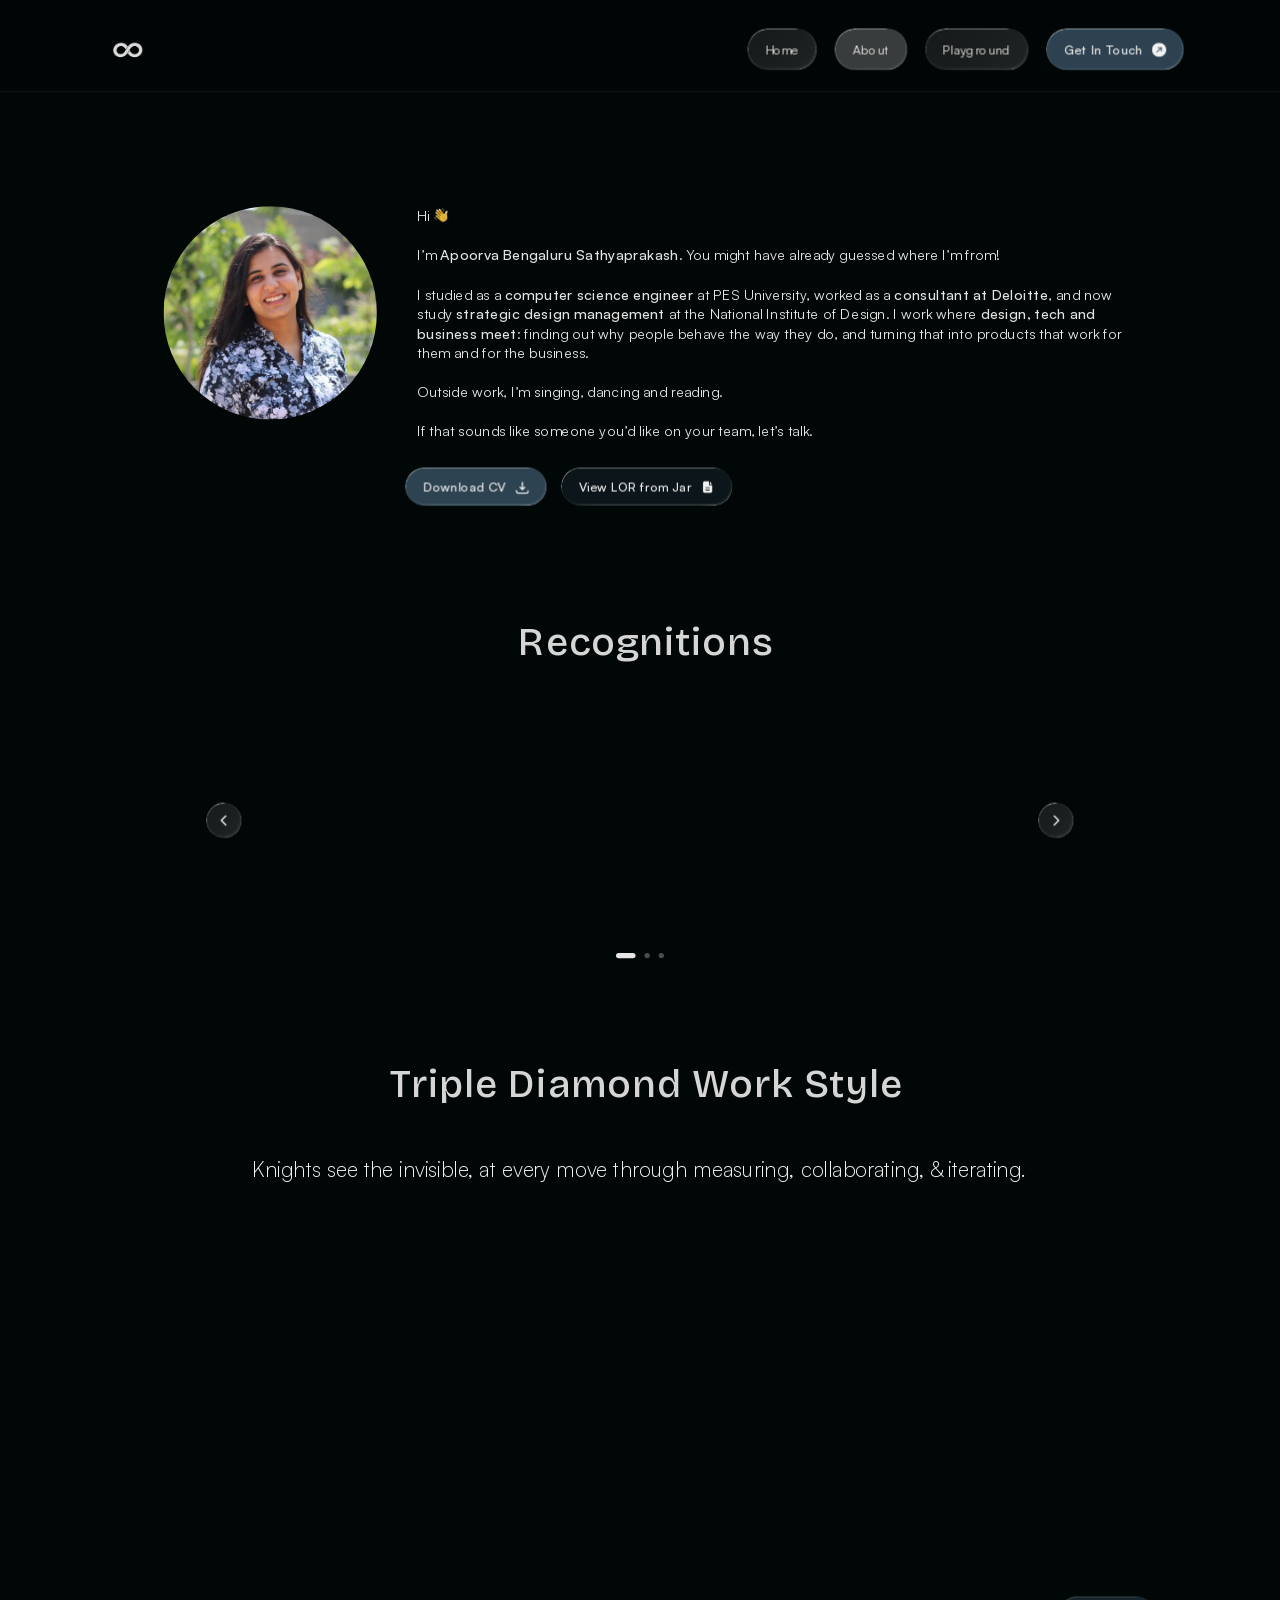
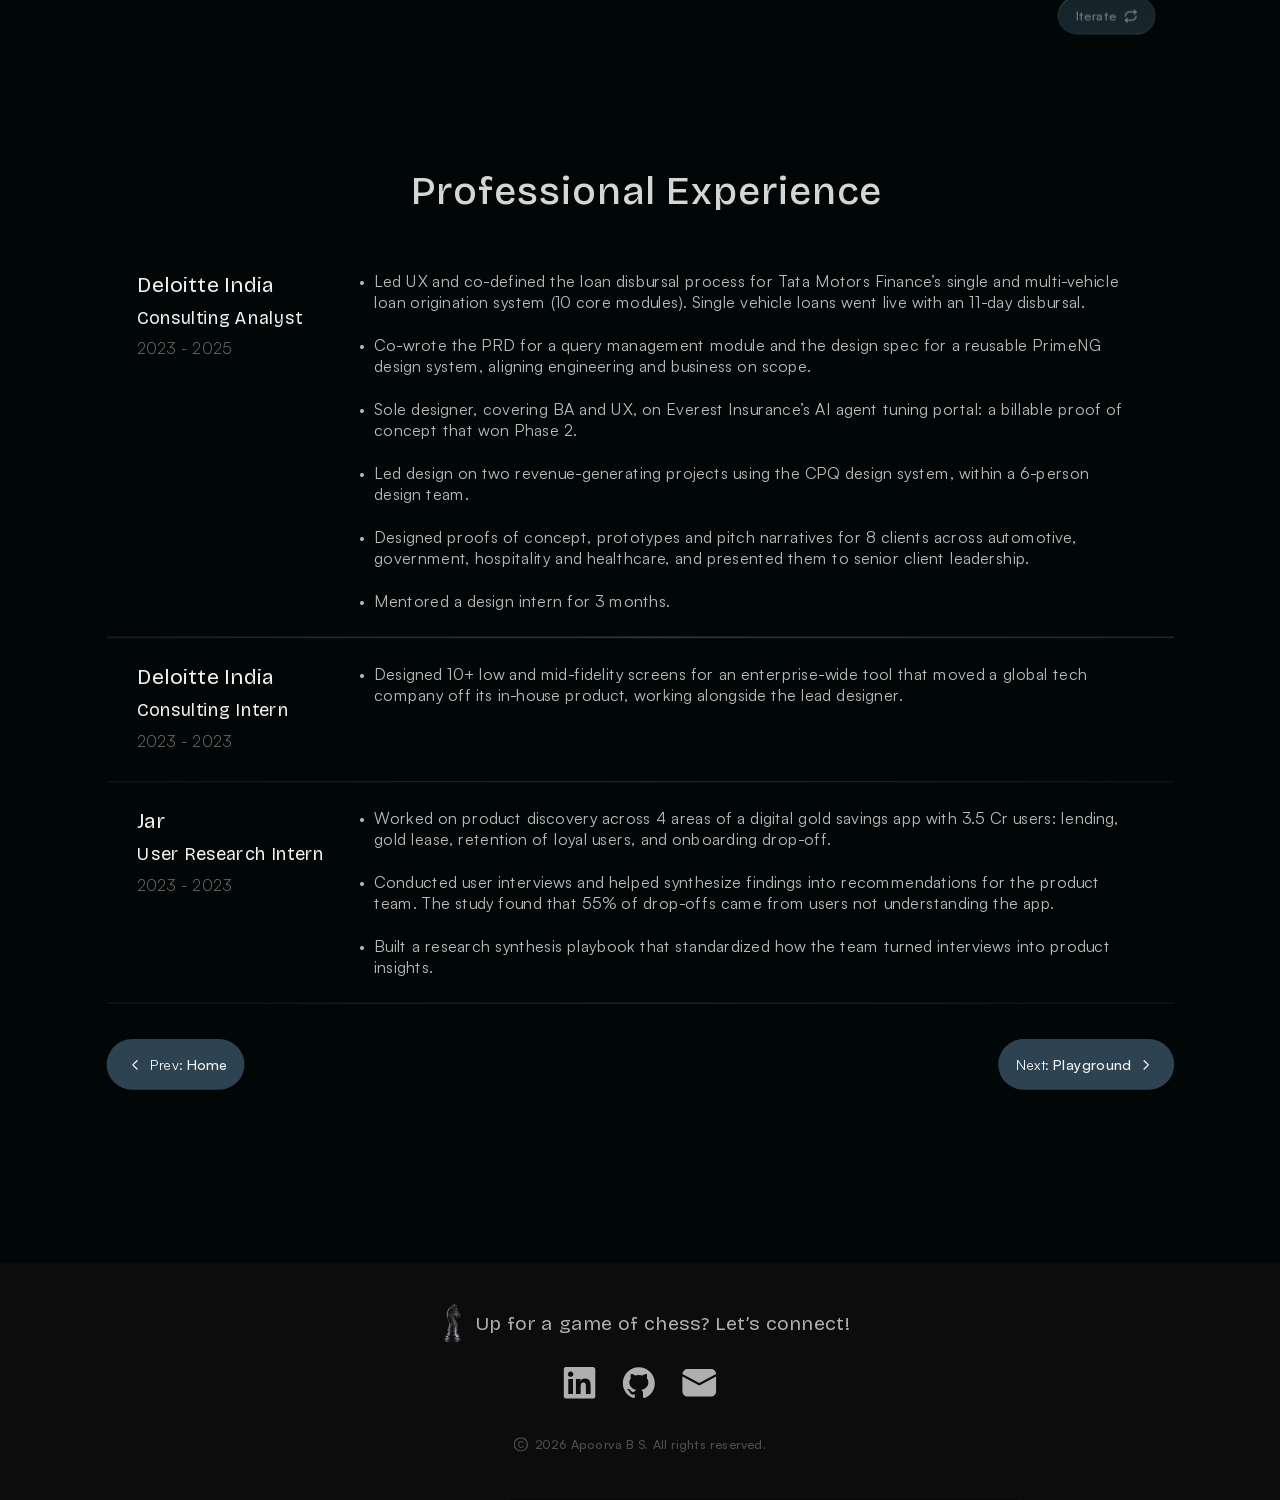
==== about.html @ 490a059d "About: View Paper opens the IEEE paper in a new tab Co-Authored-By: Claude Opus 5.5 <noreply@anthrop" ====
<!doctype html>
<html lang="en"><head><meta charset="utf-8">
<meta name="viewport" content="width=device-width, initial-scale=1">
<link rel="stylesheet" href="fonts/fonts.css">
<script>
// start loading every face the page uses straight away, and let the page wait for exactly these before measuring anything
window.FONTS = document.fonts ? Promise.all(['300 16px Satoshi', '400 16px Satoshi', 'italic 400 16px Satoshi', '500 16px Satoshi', '700 16px Satoshi',
  '400 16px "Bricolage Grotesque"', '500 16px "Bricolage Grotesque"'].map(f => document.fonts.load(f).catch(() => {}))).then(() => document.fonts.ready) : Promise.resolve();
</script>
<link rel="icon" type="image/png" sizes="256x256" href="favicon-256.png">
<link rel="icon" type="image/png" sizes="32x32" href="favicon-32.png">
<link rel="apple-touch-icon" href="apple-touch-icon.png">
<title>About | Apoorva B S</title>
<link rel="preload" as="image" href="knight-fig-src.webp">
<script>document.documentElement.dataset.theme = 'dark';</script>
<style>
  /* same two themes as the home page */
  :root { --bg: #010707; --bgrgb: 1,7,7; --ink: #f2f2f2; --text: #e4e4e4; --head: #d5d5d5; --blue: #729FC3;
          --hi: 255,255,255; --hiA: 1; --logoF: contrast(1); color-scheme: dark; }
  :root[data-theme="light"] { --bg: #f4f6f6; --bgrgb: 244,246,246; --ink: #010707; --text: #0d1515; --head: #2a3232; --blue: #4f7fa8;
          --hi: 1,7,7; --hiA: .38; --logoF: invert(1) hue-rotate(180deg); color-scheme: light; }
  @view-transition { navigation: auto; }
  .nav { view-transition-name: site-nav; } .logo { view-transition-name: site-logo; } .themeBtn { view-transition-name: site-theme; }
  ::view-transition-group(site-nav), ::view-transition-group(site-logo), ::view-transition-group(site-theme) { animation: none; }
  ::view-transition-old(site-nav), ::view-transition-old(site-logo), ::view-transition-old(site-theme) { display: none; }
  ::view-transition-new(site-nav), ::view-transition-new(site-logo), ::view-transition-new(site-theme) { animation: none; }
  ::view-transition-old(root), ::view-transition-new(root) { animation-duration: .7s; animation-timing-function: cubic-bezier(.4,0,.2,1); }
  * { box-sizing: border-box; font-synthesis: none; }
  html, body { margin: 0; background: var(--bg); overflow-x: hidden; }
  body { -webkit-font-smoothing: antialiased; -moz-osx-font-smoothing: grayscale; }
  /* 1440-wide Figma frame "About", scaled to the window width for previewing */
  .stage { width: 1440px; height: 3487.41px; position: relative; overflow: hidden; background: var(--bg); transform-origin: top left; }
  .abs { position: absolute !important; }
  .forLight { display: none !important; }
  :root[data-theme="light"] .forLight { display: block !important; }
  :root[data-theme="light"] .forDark { display: none !important; }

  /* nav (same as the home page; "About" is the page you're on) */
  .logo { left: 120px; top: 32px; width: 48px; height: 48px; border-radius: 40px; }
  .logo img { filter: var(--logoF); position: absolute; left: 6.84px; top: 14.76px; width: 34.32px; height: 18.48px; display: block; }
  .nav { left: 841px; top: 32px; display: flex; gap: 20px; align-items: center; }
  /* the top bar stays put while the page scrolls under it: frosted glass, drawn at the stage's scale (--s, set with the stage) */
  .topbar { position: fixed; left: 0; top: 0; z-index: 50; width: 100%; height: calc(104px * var(--s, 1)); background: rgba(1,7,7,.55);
            -webkit-backdrop-filter: blur(16px); backdrop-filter: blur(16px); border-bottom: 1px solid rgba(255,255,255,.06); }
  .topbar .tbIn { position: absolute; left: 0; top: 0; width: 1440px; height: 104px; transform: scale(var(--s, 1)); transform-origin: 0 0; }
  .nav a { font-family: 'Satoshi', sans-serif; font-weight: 400; font-size: 14px; line-height: 19px; letter-spacing: 0.28px;
           color: var(--ink); padding: 14px 20px; border-radius: 50px; text-decoration: none; white-space: nowrap;
           display: flex; align-items: center; gap: 10px; transition: background .25s; }
  .nav a.glass:hover { background: linear-gradient(135deg, rgba(var(--hi), calc(0.12 * var(--hiA))), rgba(var(--hi), calc(0.17 * var(--hiA)))); }
  .nav a.glass.current { background: rgba(var(--hi), calc(0.22 * var(--hiA))); }
  :root[data-theme="light"] .nav a.glass.current { background: rgba(1,7,7,0.09); }
  .nav a.cta { font-weight: 500; background: rgba(114,159,195,0.4); }
  .nav a.cta:hover { background: rgba(114,159,195,0.52); }
  .nav a.cta svg { width: 16px; height: 16px; display: block; }
  .themeBtn { left: 774px; top: 32px; width: 47px; height: 47px; border-radius: 50%; border: 0; padding: 0; cursor: pointer;
              display: grid; place-items: center; color: var(--ink); }
  .themeBtn svg { width: 18px; height: 18px; grid-area: 1 / 1; transition: opacity .5s ease, transform .6s cubic-bezier(.3,.7,.2,1); }
  .themeBtn .moon { opacity: 0; transform: rotate(-70deg) scale(.6); }
  :root[data-theme="light"] .themeBtn .sun { opacity: 0; transform: rotate(70deg) scale(.6); }
  :root[data-theme="light"] .themeBtn .moon { opacity: 1; transform: none; }
  .themeBtn:hover { background: linear-gradient(135deg, rgba(var(--hi), calc(0.12 * var(--hiA))), rgba(var(--hi), calc(0.17 * var(--hiA)))); }
  .themeBtn:focus-visible, .btn:focus-visible, .nav a:focus-visible { outline: 2px solid var(--blue); outline-offset: 3px; }

  /* Figma "Glass" on pills (same recipe as the home page) */
  .glass { position: relative; isolation: isolate;
    background: linear-gradient(135deg, rgba(var(--hi), calc(0.085 * var(--hiA))) 0%, rgba(var(--hi), calc(0.10 * var(--hiA))) 55%, rgba(var(--hi), calc(0.13 * var(--hiA))) 100%);
    -webkit-backdrop-filter: blur(4px); backdrop-filter: blur(4px); }
  .glass::before { content: ""; position: absolute; inset: 0; border-radius: inherit; padding: 1px; pointer-events: none; clip-path: var(--ring, none);
    background: conic-gradient(from 0deg,
      rgba(var(--hi), calc(.37 * var(--hiA))) 0deg, rgba(var(--hi), calc(.37 * var(--hiA))) calc(var(--c,72deg) + 0.5deg),
      rgba(var(--hi), calc(.03 * var(--hiA))) calc(var(--c,72deg) + 6deg), rgba(var(--hi), calc(.03 * var(--hiA))) calc(var(--c,72deg) + 11deg),
      rgba(var(--hi), calc(.28 * var(--hiA))) 90deg, rgba(var(--hi), calc(.30 * var(--hiA))) calc(180deg - var(--c,72deg) - 12deg),
      rgba(var(--hi), calc(.50 * var(--hiA))) calc(180deg - var(--c,72deg) - 7deg), rgba(var(--hi), calc(.50 * var(--hiA))) calc(180deg - var(--c,72deg) - 2deg),
      rgba(var(--hi), calc(.25 * var(--hiA))) calc(180deg - var(--c,72deg) + 3deg), rgba(var(--hi), calc(.25 * var(--hiA))) calc(180deg + var(--c,72deg) - 3deg),
      rgba(var(--hi), calc(.03 * var(--hiA))) calc(180deg + var(--c,72deg) + 5deg), rgba(var(--hi), calc(.03 * var(--hiA))) calc(180deg + var(--c,72deg) + 11deg),
      rgba(var(--hi), calc(.42 * var(--hiA))) 270deg,
      rgba(var(--hi), calc(.75 * var(--hiA))) calc(360deg - var(--c,72deg) - 10deg), rgba(var(--hi), calc(.75 * var(--hiA))) calc(360deg - var(--c,72deg) - 5deg),
      rgba(var(--hi), calc(.37 * var(--hiA))) calc(360deg - var(--c,72deg) - 0.5deg), rgba(var(--hi), calc(.37 * var(--hiA))) 360deg);
    -webkit-mask: linear-gradient(#000 0 0) content-box, linear-gradient(#000 0 0); -webkit-mask-composite: xor;
            mask: linear-gradient(#000 0 0) content-box exclude, linear-gradient(#000 0 0); -webkit-mask-composite: xor; mask-composite: exclude; }
  .glass::after { content: ""; position: absolute; inset: 1px; border-radius: inherit; pointer-events: none;
    box-shadow: inset -1px -1.5px 2px rgba(var(--hi), calc(0.07 * var(--hiA))); }
  :root[data-theme="light"] .glass { background: rgba(1,7,7,0.04); }
  :root[data-theme="light"] .glass::before { opacity: .25; }
  :root[data-theme="light"] .nav a.glass:hover, :root[data-theme="light"] .themeBtn:hover { background: rgba(1,7,7,0.07); }
  :root[data-theme="light"] .nav a.cta { background: rgba(79,127,168,0.4); }

  /* ---- intro: photo, the hello, two buttons */
  .photo { left: 184px; top: 232px; width: 240px; height: 240px; border-radius: 50%; overflow: hidden; }
  .photo img { width: 100%; height: 100%; display: block; }
  .hello { left: 469.2px; top: 232px; width: 808.6px; margin: 0; white-space: pre-line;
           font-family: 'Satoshi', sans-serif; font-weight: 400; font-size: 16px; line-height: 22px; letter-spacing: 0.32px; color: var(--text); }   /* Figma rounds 135% to 22px lines here */
  .hello b { font-weight: 500; }
  /* the waving hand: the real emoji keeps its place in the line; a glass picture of it sits on top and waves, ready from the first paint */
  .wave { position: relative; display: inline-block; }
  .wave .glyph { visibility: hidden; }
  .wave img { position: absolute; display: block; pointer-events: none; transform-origin: 66% 74%; will-change: transform; }
  .wave.ready .glyph { visibility: hidden; }
  .wave.waving img { animation: wave 3.6s infinite; }
  @keyframes wave {
    0%   { transform: rotate(0deg);   animation-timing-function: cubic-bezier(.45,0,.55,1); }
    9%   { transform: rotate(14deg);  animation-timing-function: cubic-bezier(.45,0,.55,1); }
    18%  { transform: rotate(-7deg);  animation-timing-function: cubic-bezier(.45,0,.55,1); }
    27%  { transform: rotate(12deg);  animation-timing-function: cubic-bezier(.45,0,.55,1); }
    36%  { transform: rotate(-4deg);  animation-timing-function: cubic-bezier(.45,0,.55,1); }
    45%  { transform: rotate(7deg);   animation-timing-function: cubic-bezier(.45,0,.55,1); }
    55%  { transform: rotate(0deg); }
    100% { transform: rotate(0deg); } }
  .btns { left: 456px; top: 526px; display: flex; gap: 16px; align-items: center; }
  .btn { height: 43px; padding: 12px 20px; border-radius: 50px; display: flex; align-items: center; gap: 10px; text-decoration: none;
         font-family: 'Satoshi', sans-serif; font-weight: 500; font-size: 14px; line-height: 19px; letter-spacing: 0.28px; color: var(--ink);
         transition: background .3s ease; }
  .btn svg { width: 16px; height: 16px; display: block; flex: none; }
  .btn.cv  { background: rgba(114,159,195,0.4); }
  .btn.lor { background: rgba(114,159,195,0.1); }
  .btn.cv:hover  { background: rgba(114,159,195,0.52); }
  .btn.lor:hover { background: rgba(114,159,195,0.2); }
  :root[data-theme="light"] .btn.cv  { background: rgba(79,127,168,0.4); }
  :root[data-theme="light"] .btn.lor { background: rgba(79,127,168,0.12); }

  /* section headings: Bricolage 44, centred where Figma centres them */
  .h2 { left: 227px; width: 1000px; margin: 0; text-align: center; font-family: 'Bricolage Grotesque', sans-serif; font-weight: 500;
        font-size: 44px; line-height: 1.35; letter-spacing: .88px; color: var(--head); }

  /* ---- recognitions: two at a time, the next pair drifts in from the left */
  .rc { width: 400px; padding: 24px; border-radius: 12px; display: flex; flex-direction: column; align-items: center; gap: 12px;
        background: rgba(255,255,255,.04); -webkit-backdrop-filter: blur(4px); backdrop-filter: blur(4px); isolation: isolate;
        opacity: 0; transform: translateX(var(--in, -56px)); filter: blur(6px); visibility: hidden; }
  .rc::before { content: ""; position: absolute; inset: 0; border-radius: inherit; padding: 1px; pointer-events: none;
    background: linear-gradient(160deg, rgba(255,255,255,.25), rgba(255,255,255,.13) 50%, rgba(255,255,255,.18));
    -webkit-mask: linear-gradient(#000 0 0) content-box, linear-gradient(#000 0 0); -webkit-mask-composite: xor;
            mask: linear-gradient(#000 0 0) content-box exclude, linear-gradient(#000 0 0); -webkit-mask-composite: xor; mask-composite: exclude; }
  :root[data-theme="light"] .rc { background: rgba(1,7,7,.04); }
  :root[data-theme="light"] .rc::before { background: linear-gradient(160deg, rgba(1,7,7,.14), rgba(1,7,7,.07) 50%, rgba(1,7,7,.1)); }
  .rc.show  { visibility: visible; opacity: 1; transform: none; filter: blur(0);
              transition: opacity 1.2s cubic-bezier(.33,0,.2,1), transform 1.5s cubic-bezier(.22,.61,.24,1), filter 1.2s ease, visibility 0s; }
  .rc.leave { visibility: visible; opacity: 0; transform: translateX(var(--out, 56px)); filter: blur(6px);
              transition: opacity .95s cubic-bezier(.5,0,.75,.5), transform 1.15s cubic-bezier(.55,0,.6,.6), filter .95s ease, visibility 0s; }
  .rc.left  { left: 300px; } .rc.right { left: 740px; }
  .rc .lg { position: relative; flex: none; }
  .rc .lg img { position: absolute; display: block; }
  .rc .tx { display: flex; flex-direction: column; align-items: center; gap: 8px; width: 100%; color: var(--text); text-align: center; }
  .rc h3 { margin: 0; font-family: 'Satoshi', sans-serif; font-weight: 500; font-size: 18px; line-height: 1.35; letter-spacing: .36px; }
  .rc .k { margin: 2px 0 0; font-family: 'Satoshi', sans-serif; font-style: italic; font-weight: 400; font-size: 14px; line-height: 1.35; letter-spacing: .28px; }
  .rc .why { margin: 0; max-width: 340px; font-family: 'Satoshi', sans-serif; font-weight: 400; font-size: 16px; line-height: 22px; white-space: pre-line; }
  .rc .why i { font-style: normal; font-weight: 300; }

  .rc .paper { color: inherit; text-decoration: underline; text-decoration-color: rgba(var(--hi), calc(.35 * var(--hiA))); text-underline-offset: 3px; transition: text-decoration-color .3s; }
  .rc .paper:hover { text-decoration-color: currentColor; }
  /* carousel controls: round glass arrows either side, three dots underneath (the long one is the pair showing) */
  .arrow { top: 903px; width: 40px; height: 40px; border-radius: 50%; border: 0; padding: 0; cursor: pointer; color: var(--ink);
           display: grid; place-items: center; transition: background .3s ease, transform .3s ease; }
  .arrow svg { width: 16px; height: 16px; display: block; }
  .arrow.prev { left: 232px; } .arrow.next { left: 1168px; }
  .arrow:hover { background: linear-gradient(135deg, rgba(var(--hi), calc(0.14 * var(--hiA))), rgba(var(--hi), calc(0.19 * var(--hiA)))); }
  .arrow.prev:hover { transform: translateX(-2px); } .arrow.next:hover { transform: translateX(2px); }
  .arrow:focus-visible, .dots button:focus-visible, .iterate:focus-visible { outline: 2px solid var(--blue); outline-offset: 3px; }
  .dots { left: 0; width: 1440px; top: 1072px; display: flex; justify-content: center; gap: 10px; }
  .dots button { width: 6px; height: 6px; padding: 0; border: 0; border-radius: 3px; cursor: pointer; background: rgba(var(--hi), calc(.28 * var(--hiA)));
                 transition: width .6s cubic-bezier(.4,0,.2,1), background .6s ease; }
  .dots button[aria-current="true"] { width: 22px; background: rgba(var(--hi), calc(.9 * var(--hiA))); }
  :root[data-theme="light"] .dots button[aria-current="true"] { background: #010707; }
  /* "Iterate": replays the knight's walk, a different way each time */
  .iterate { left: 1190px; top: 2053.71px; height: 43px; padding: 12px 20px; border: 0; border-radius: 50px; display: flex; align-items: center; gap: 8px;
             cursor: pointer; font-family: 'Satoshi', sans-serif; font-weight: 500; font-size: 14px; line-height: 19px; letter-spacing: 0.28px; color: var(--ink);
             background: rgba(114,159,195,0.4); transition: background .3s ease, opacity .5s ease; }
  .iterate svg { width: 16px; height: 16px; display: block; transition: transform .8s cubic-bezier(.4,0,.2,1); }
  .iterate:hover { background: rgba(114,159,195,0.52); }
  .iterate:hover svg { transform: rotate(180deg); }
  .iterate[aria-disabled="true"] { cursor: default; opacity: .5; }
  :root[data-theme="light"] .iterate { background: rgba(79,127,168,0.4); }

  /* ---- everything below the recognitions moves up by the second row the carousel no longer needs */
  .lower { left: 0; top: -257.3px; width: 1440px; height: 3840px; pointer-events: none; }
  .lower > * { pointer-events: auto; }
  .lede { left: 120px; top: 1556.24px; width: 1200px; margin: 0; text-align: center; font-family: 'Satoshi', sans-serif; font-weight: 300;
          font-size: 24px; line-height: 32.4px; color: var(--ink); }
  /* the three glass diamonds (216 × 216 squares, corner 9.6, turned 45°) */
  .dia { width: 216px; height: 216px; border-radius: 9.6px; transform: rotate(45deg); top: 1688.97px;
         background: rgba(242,242,242,.08); -webkit-backdrop-filter: blur(4.8px); backdrop-filter: blur(4.8px);
         box-shadow: inset 0 0 18px rgba(255,255,255,.025); }
  .dia::before { content: ""; position: absolute; inset: 0; border-radius: inherit; padding: 1px; pointer-events: none;
    background: linear-gradient(to right, rgba(255,255,255,.42), rgba(255,255,255,.16) 30%, rgba(255,255,255,.09) 65%, rgba(255,255,255,.16));
    -webkit-mask: linear-gradient(#000 0 0) content-box, linear-gradient(#000 0 0); -webkit-mask-composite: xor;
            mask: linear-gradient(#000 0 0) content-box exclude, linear-gradient(#000 0 0); -webkit-mask-composite: xor; mask-composite: exclude; }
  :root[data-theme="light"] .dia { background: rgba(1,7,7,.035); box-shadow: none; }
  :root[data-theme="light"] .dia::before { background: linear-gradient(to right, rgba(1,7,7,.2), rgba(1,7,7,.1) 30%, rgba(1,7,7,.07) 65%, rgba(1,7,7,.1)); }
  .split { width: 1px; height: 297px; background: repeating-linear-gradient(to bottom, rgba(242,242,242,.3) 0 6px, transparent 6px 12px); }
  :root[data-theme="light"] .split { background: repeating-linear-gradient(to bottom, rgba(1,7,7,.3) 0 6px, transparent 6px 12px); }
  /* phase names: hidden until the knight stands in that half */
  /* phase names: Satoshi Regular 16, 4% letter-spacing (Figma). Always there at 40%; full strength while the knight stands in that half */
  .phase { margin: 0; font-family: 'Satoshi', sans-serif; font-weight: 400; font-size: 16px; line-height: 22px; letter-spacing: 0.64px; color: var(--ink);
           white-space: nowrap; opacity: .4; transition: opacity .9s cubic-bezier(.4,0,.2,1); }
  .phase.on { opacity: 1; transition-duration: 1.1s; }
  .stagehd { margin: 0; font-family: 'Satoshi', sans-serif; font-weight: 700; font-size: 18px; line-height: 24px; text-transform: uppercase;
             color: var(--ink); white-space: nowrap; top: 1989.71px; }

  /* knight "final 1" — your home-page knight at 0.48 × the size (110.3 × 165.44), same 0.52° tilt */
  /* knight "final 1": 132.35 × 198.53 (0.576 × the home-page knight), rotated 0.52°, top-left at (135, 1648.01) */
  .kWrap { left: 135px; top: 1648.01px; width: 134.16px; height: 199.73px; transform-origin: 66.70px 182.51px; will-change: transform; z-index: 2; }
  .kScale { position: absolute; left: 0; top: 0; width: 232.93px; height: 346.76px; transform: scale(0.57598); transform-origin: 0 0; }
  .rig { left: 0; top: 0; width: 232.93px; height: 346.76px; will-change: transform, opacity; opacity: 0; transform-origin: 50% 58%; }
  .rig .inner { position: absolute; left: 1.575px; top: 1.045px; width: 229.78px; height: 344.67px; transform: rotate(-0.525deg); isolation: isolate; }
  .rig canvas { position: absolute; left: 41.74px; top: 17.05px; width: 145.41px; height: 308.76px; display: block; }
  .rig .still { position: absolute; inset: 0; opacity: 0; }
  /* the knight's layers add up instead of stacking: fading one out while the next fades in is a true cross-fade, never a double image */
  .rig canvas, .rig .still, .rig .top { mix-blend-mode: plus-lighter; }
  .rig .still img { position: absolute; inset: 0; width: 100%; height: 100%; object-fit: cover; display: block; }
  /* the camera rising to look straight down on the knight, and the top view it walks in (same box: base centre stays put) */
  .rig .pan, .rig .top { position: absolute; left: 41.74px; top: 17.05px; width: 145.41px; height: 365.76px; display: block; opacity: 0; }
  :root[data-theme="light"] .rig canvas, :root[data-theme="light"] .rig .top { filter: url(#knightLight); }
  #turn, [id^="clip-"] { position: absolute; width: 1px; height: 1px; opacity: 0; pointer-events: none; }

  /* ---- professional experience (Figma "Frame 124"): three rows, each with a soft gradient rule underneath */
  :root { --exHead: #f2f2f2; --exBody: rgba(217,217,217,.85); --exDate: #787878; --rule: linear-gradient(90deg, #1a1a1a, #343434 51%, #1a1a1a);
          --foot: #0c0c0c; --footInk: #aeaeae; --footIcon: #afafaf; --footFine: #4d4d4d; }
  :root[data-theme="light"] { --exHead: #0d1515; --exBody: rgba(13,21,21,.85); --exDate: #6f7777; --rule: linear-gradient(90deg, #e3e6e6, #c6cbcb 51%, #e3e6e6);
          --foot: #e9ecec; --footInk: #6b7272; --footIcon: #9aa1a1; --footFine: #a7adad; }
  .exRow { left: 120px; width: 1201px; padding: 0 0 24px 24px; display: flex; }
  .exRow::after { content: ""; position: absolute; left: 0; right: 0; bottom: 0; height: 1px; background: var(--rule); }
  .exRow.first::after { height: 2px; background: linear-gradient(90deg, #1a1a1a, #343434 51%, #212121); }
  :root[data-theme="light"] .exRow.first::after { background: var(--rule); }
  .exWho { flex: none; display: flex; flex-direction: column; align-items: flex-start; }
  .exWho h3 { margin: 0; padding: 10px 10px 4px; font-family: 'Bricolage Grotesque', sans-serif; font-weight: 400; font-size: 24px; line-height: 32px; letter-spacing: .48px; color: var(--exHead); }
  .exWho .role { margin: 0; padding: 4px 10px; font-family: 'Bricolage Grotesque', sans-serif; font-weight: 400; font-size: 20px; line-height: 27px; letter-spacing: .4px; color: var(--exHead); }
  .exWho .when { margin: 0; padding: 4px 10px 10px; font-family: 'Satoshi', sans-serif; font-weight: 300; font-size: 18px; line-height: 24px; letter-spacing: .36px; color: var(--exDate); }
  .exWhat { position: absolute; left: 274px; top: 10px; width: 881px; margin: 0; padding: 0; list-style: none;
            font-family: 'Satoshi', sans-serif; font-weight: 400; font-size: 18px; line-height: 24px; letter-spacing: .36px; color: var(--exBody); }
  .exWhat li { position: relative; padding-left: 27px; }
  .exWhat li + li { margin-top: 24px; }                     /* Figma keeps an empty line between points */
  .exWhat li::before { content: "•"; position: absolute; left: 10px; }
  /* prev / next: the same blue glass pills as "Get In Touch" */
  .pager { left: 120px; top: 3226.71px; width: 1201px; display: flex; justify-content: space-between; }
  .pager a { height: 56.28px; padding: 14px 20px; border-radius: 50px; display: flex; align-items: center; text-decoration: none; color: var(--ink);
             font-family: 'Satoshi', sans-serif; font-weight: 400; font-size: 16px; line-height: 22px; letter-spacing: .32px; background: rgba(114,159,195,0.4); transition: background .3s ease; }
  .pager a b { font-weight: 500; }
  .pager a:hover { background: rgba(114,159,195,0.52); }
  .pager a:focus-visible { outline: 2px solid var(--blue); outline-offset: 3px; }
  :root[data-theme="light"] .pager a { background: rgba(79,127,168,0.4); }
  .pager svg { width: 28.28px; height: 20px; display: block; flex: none; overflow: visible; }   /* Figma: 28.28px between padding and text */
  /* footer (Figma "Frame 117") */
  .foot { left: 0; top: 3478.71px; width: 1440px; height: 266px; background: var(--foot); }
  .foot .reach { position: absolute; left: 0; width: 1440px; top: 109px; margin: 0; text-align: center; font-family: 'Satoshi', sans-serif; font-weight: 500;
                 font-size: 16px; line-height: 21.6px; letter-spacing: .32px; color: var(--footInk); }
  .foot .icons { position: absolute; left: 634.15px; top: 117px; width: 171.7px; height: 35.35px; display: block; }
  .foot .icons a { fill: var(--footIcon); transition: fill .25s ease; }
  .foot .icons a:hover { fill: #e4e4e4; }
  .foot .fine { position: absolute; left: 0; width: 1440px; top: 194px; margin: 0; display: flex; justify-content: center; align-items: center; gap: 8px;
                font-family: 'Satoshi', sans-serif; font-weight: 500; font-size: 14px; line-height: 19px; letter-spacing: .28px; color: var(--footFine); }
  .foot .fine svg { width: 16px; height: 16px; display: block; fill: var(--footFine); }
  /* footer (Figma "Frame 117", 3 Nov): "Up for a game of chess?" with a small glass knight turning round and round, leaning slightly back */
  .foot .chess { position: absolute; left: 534px; top: 53px; margin: 0; font-family: 'Bricolage Grotesque', sans-serif; font-weight: 400; font-size: 22px;
                 line-height: 30px; letter-spacing: .44px; color: #afafaf; white-space: nowrap; }
  .foot .kspin { position: absolute; left: 494px; top: 45px; width: 30px; height: 45px; overflow: hidden; }
  .foot .kspin img { position: absolute; left: 0; top: 0; width: 2160px; height: 45px; max-width: none; animation: kspin 3.5s steps(72) infinite; }
  @keyframes kspin { to { transform: translateX(-2160px); } }
  @media (prefers-reduced-motion: reduce) { .foot .kspin img { animation: none; } }

  /* gentle entrances */
  .pre { opacity: 0; }
  @media (prefers-reduced-motion: reduce) { .wave.waving img { animation: none; } }
  /* the theme switch is off (3 Nov): the site stays in the dark design */
  .themeBtn, .themeTip { display: none !important; }
</style></head>
<body>
<svg width="0" height="0" style="position:absolute" aria-hidden="true"><filter id="knightLight" color-interpolation-filters="sRGB"><feComponentTransfer>
<feFuncR type="table" tableValues="0.0000 0.0530 0.1060 0.1591 0.2121 0.2651 0.3181 0.3711 0.4247 0.4622 0.4780 0.5114 0.5443 0.5737 0.6027 0.6299 0.6540 0.6762 0.6973 0.7180 0.7368 0.7540 0.7705 0.7847 0.8000 0.8114 0.8225 0.8383 0.8462 0.8599 0.8660 0.8788 0.8827 0.8971 0.8987 0.9091 0.9192 0.9236 0.9329 0.9387 0.9465 0.9490 0.9569 0.9609 0.9661 0.9727 0.9767 0.9806 0.9843 0.9847 0.9885 0.9895 0.9926 0.9961 0.9964 1.0000 1.0000 1.0000 1.0000 1.0000 1.0000 1.0000 1.0000 1.0000 1.0000"/>
<feFuncG type="table" tableValues="0.0000 0.0493 0.0986 0.1479 0.1972 0.2465 0.2958 0.3451 0.3945 0.4498 0.4853 0.5113 0.5430 0.5743 0.6045 0.6313 0.6564 0.6796 0.7014 0.7212 0.7400 0.7579 0.7739 0.7885 0.8040 0.8162 0.8303 0.8422 0.8501 0.8608 0.8721 0.8828 0.8927 0.8957 0.9096 0.9138 0.9222 0.9274 0.9348 0.9421 0.9484 0.9541 0.9607 0.9608 0.9687 0.9728 0.9766 0.9805 0.9845 0.9846 0.9884 0.9885 0.9924 0.9931 0.9963 1.0000 1.0000 1.0000 1.0000 1.0000 1.0000 1.0000 1.0000 1.0000 1.0000"/>
<feFuncB type="table" tableValues="0.0000 0.0483 0.0965 0.1448 0.1930 0.2414 0.2897 0.3379 0.3862 0.4345 0.4745 0.5183 0.5444 0.5761 0.6058 0.6346 0.6603 0.6844 0.7075 0.7280 0.7469 0.7663 0.7819 0.7976 0.8134 0.8241 0.8389 0.8487 0.8620 0.8718 0.8855 0.8911 0.8975 0.9096 0.9135 0.9239 0.9266 0.9369 0.9422 0.9487 0.9522 0.9607 0.9661 0.9687 0.9726 0.9765 0.9805 0.9819 0.9845 0.9882 0.9885 0.9924 0.9925 0.9963 0.9963 1.0000 1.0000 1.0000 1.0000 1.0000 1.0000 1.0000 1.0000 1.0000 1.0000"/>
</feComponentTransfer></filter></svg>
<div id="shell"><div class="stage" id="stage">
<script>(() => { const s = innerWidth / 1440, st = document.getElementById('stage'); st.style.transform = `scale(${s})`; document.getElementById('shell').style.height = 3487.41 * s + 'px'; })();</script>

  <button class="themeBtn glass abs" id="themeBtn" style="--c:0.00deg" type="button" aria-label="Switch to light theme">
    <svg class="sun" viewBox="0 0 24 24" fill="none" stroke="currentColor" stroke-width="1.6" stroke-linecap="round"><circle cx="12" cy="12" r="4.2"/><path d="M12 2.5v2.2M12 19.3v2.2M4.6 4.6l1.6 1.6M17.8 17.8l1.6 1.6M2.5 12h2.2M19.3 12h2.2M4.6 19.4l1.6-1.6M17.8 6.2l1.6-1.6"/></svg>
    <svg class="moon" viewBox="0 0 24 24" fill="none" stroke="currentColor" stroke-width="1.6" stroke-linejoin="round"><path d="M20.2 14.6A8.4 8.4 0 0 1 9.4 3.8a8.4 8.4 0 1 0 10.8 10.8Z"/></svg>
  </button>
  <a class="logo abs" id="logo" href="home.html"><img src="logo-t@4x.png" alt="Logo — back to home"></a>
  <nav class="nav abs" id="nav">
    <a style="--c:33.41deg" href="home.html" class="glass">Home</a><a style="--c:34.25deg" href="about.html" class="glass current" aria-current="page">About</a><a style="--c:54.13deg" href="playground.html" class="glass">Playground</a>
    <a style="--c:65.47deg" href="#" class="glass cta">Get In Touch
      <svg viewBox="0 0 16 16"><path d="M0 8C0 10.1217 0.842855 12.1566 2.34315 13.6569C3.84344 15.1571 5.87827 16 8 16C10.1217 16 12.1566 15.1571 13.6569 13.6569C15.1571 12.1566 16 10.1217 16 8C16 5.87827 15.1571 3.84344 13.6569 2.34315C12.1566 0.842855 10.1217 0 8 0C5.87827 0 3.84344 0.842855 2.34315 2.34315C0.842855 3.84344 0 5.87827 0 8ZM5.904 10.803C5.85788 10.8508 5.8027 10.8888 5.7417 10.9151C5.6807 10.9413 5.61509 10.955 5.5487 10.9556C5.48231 10.9562 5.41647 10.9436 5.35502 10.9184C5.29357 10.8933 5.23775 10.8561 5.1908 10.8092C5.14386 10.7623 5.10673 10.7064 5.08159 10.645C5.05645 10.5835 5.0438 10.5177 5.04437 10.4513C5.04495 10.3849 5.05874 10.3193 5.08495 10.2583C5.11115 10.1973 5.14924 10.1421 5.197 10.096L9.293 6H6.525C6.39239 6 6.26521 5.94732 6.17145 5.85355C6.07768 5.75979 6.025 5.63261 6.025 5.5C6.025 5.36739 6.07768 5.24021 6.17145 5.14645C6.26521 5.05268 6.39239 5 6.525 5H10.5C10.6326 5 10.7598 5.05268 10.8536 5.14645C10.9473 5.24021 11 5.36739 11 5.5V9.475C11 9.60761 10.9473 9.73479 10.8536 9.82855C10.7598 9.92232 10.6326 9.975 10.5 9.975C10.3674 9.975 10.2402 9.92232 10.1464 9.82855C10.0527 9.73479 10 9.60761 10 9.475V6.707L5.904 10.803Z" fill="currentColor"/></svg>
    </a>
  </nav>
<script>// lift the logo and nav out of the scaled stage into the fixed top bar (a fixed bar can't live inside a scaled box)
(() => { const bar = document.createElement('header'), inner = document.createElement('div'); bar.className = 'topbar'; bar.id = 'topbar'; inner.className = 'tbIn'; bar.append(inner);
  ['themeBtn', 'themeTip', 'logo', 'nav'].forEach(id => { const el = document.getElementById(id); if (el) inner.append(el); });
  document.documentElement.style.setProperty('--s', innerWidth / 1440); document.body.append(bar); })();</script>

  <!-- intro -->
  <div class="photo abs" id="photo"><img src="[data-uri]" width="240" height="240" decoding="sync" alt="Apoorva smiling, outdoors"></div>
  <p class="hello abs" id="hello">Hi <span class="wave waving" id="wave"><span class="glyph">👋</span><img src="[data-uri]" alt="" decoding="sync" style="left:-6px;top:-7px;width:32px;height:34px"></span>

I’m <b>Apoorva Bengaluru Sathyaprakash</b>. You might have already guessed where I’m from!

I studied as a <b>computer science engineer</b> at PES University, worked as a <b>consultant at Deloitte</b>, and now study <b>strategic design management</b> at the National Institute of Design. I work where <b>design, tech and business meet</b>: finding out why people behave the way they do, and turning that into products that work for them and for the business.

Outside work, I’m singing, dancing and reading.

If that sounds like someone you’d like on your team, let’s talk.</p>
  <div class="btns abs" id="btns">
    <a class="btn cv glass" href="cv/Apoorva-B-S-CV.pdf?v=5" target="_blank" rel="noopener">Download CV<svg viewBox="0 0 16 16" fill="none"><path transform="translate(1.25 2)" d="M7.41684 8.75V0.75M10.0835 6.08333L7.41684 8.75L4.75018 6.08333M0.750177 10.0833L1.16418 11.74C1.23628 12.0285 1.40273 12.2845 1.63706 12.4675C1.8714 12.6505 2.16018 12.75 2.45751 12.75H12.3755C12.6728 12.75 12.9616 12.6505 13.196 12.4675C13.4303 12.2845 13.5967 12.0285 13.6688 11.74L14.0835 10.0833" stroke="currentColor" stroke-width="1.5" stroke-linecap="round" stroke-linejoin="round"/></svg></a>
    <a class="btn lor glass" href="cv/LOR-Jar.pdf" target="_blank" rel="noopener">View LOR from Jar<svg viewBox="0 0 16 16"><path transform="translate(2.83 1.5)" fill-rule="evenodd" clip-rule="evenodd" d="M6.66667 0.166667C6.66667 0.122464 6.64911 0.0800716 6.61785 0.0488156C6.58659 0.0175595 6.5442 0 6.5 0H1.83333C1.3471 0 0.880787 0.193154 0.536971 0.536971C0.193154 0.880788 0 1.3471 0 1.83333V11.1667C0 11.6529 0.193154 12.1192 0.536971 12.463C0.880787 12.8068 1.3471 13 1.83333 13H8.5C8.98623 13 9.45255 12.8068 9.79636 12.463C10.1402 12.1192 10.3333 11.6529 10.3333 11.1667V4.598C10.3333 4.5538 10.3158 4.51141 10.2845 4.48015C10.2533 4.44889 10.2109 4.43133 10.1667 4.43133H7.16667C7.03406 4.43133 6.90688 4.37865 6.81311 4.28489C6.71934 4.19112 6.66667 4.06394 6.66667 3.93133V0.166667ZM7.16667 6.66667C7.29927 6.66667 7.42645 6.71935 7.52022 6.81311C7.61399 6.90688 7.66667 7.03406 7.66667 7.16667C7.66667 7.29928 7.61399 7.42645 7.52022 7.52022C7.42645 7.61399 7.29927 7.66667 7.16667 7.66667H3.16667C3.03406 7.66667 2.90688 7.61399 2.81311 7.52022C2.71935 7.42645 2.66667 7.29928 2.66667 7.16667C2.66667 7.03406 2.71935 6.90688 2.81311 6.81311C2.90688 6.71935 3.03406 6.66667 3.16667 6.66667H7.16667ZM7.16667 9.33333C7.29927 9.33333 7.42645 9.38601 7.52022 9.47978C7.61399 9.57355 7.66667 9.70073 7.66667 9.83333C7.66667 9.96594 7.61399 10.0931 7.52022 10.1869C7.42645 10.2807 7.29927 10.3333 7.16667 10.3333H3.16667C3.03406 10.3333 2.90688 10.2807 2.81311 10.1869C2.71935 10.0931 2.66667 9.96594 2.66667 9.83333C2.66667 9.70073 2.71935 9.57355 2.81311 9.47978C2.90688 9.38601 3.03406 9.33333 3.16667 9.33333H7.16667Z" fill="currentColor"/><path transform="translate(10.5 1.7)" d="M0 0.154448C0 0.031781 0.128667 -0.046219 0.224 0.0304477C0.304889 0.095781 0.376667 0.171781 0.439334 0.258448L2.448 3.05645C2.49333 3.12045 2.444 3.20311 2.36533 3.20311H0.166667C0.122464 3.20311 0.0800715 3.18555 0.0488154 3.1543C0.0175593 3.12304 0 3.08065 0 3.03645V0.154448Z" fill="currentColor"/></svg></a>
  </div>

  <!-- recognitions -->
  <h2 class="h2 abs" style="top:693px">Recognitions</h2>
  <div id="recs" role="region" aria-roledescription="carousel" aria-label="Recognitions">
    <article class="rc abs left"  style="top:802px"><div class="lg" style="width:62.1px;height:62.9px"><img class="forDark" src="[data-uri]" decoding="sync" alt="Deloitte award badge" style="left:-0.5px;top:-0.5px;width:63px;height:64px"><img class="forLight" src="about-light/deloitte.png" alt="" style="left:-0.5px;top:-0.5px;width:63px;height:64px"></div>
      <div class="tx"><div><h3>Deloitte Move The Dot</h3><p class="k">Employee Award</p></div><p class="why"><i>For </i>Exceptional collaboration, client centricity, commitment to people, and driving change and innovation</p></div></article>
    <article class="rc abs right" style="top:802px"><div class="lg" style="width:133.9px;height:63.1px"><img class="forDark" src="[data-uri]" decoding="sync" alt="Scrum Alliance" style="left:-0.5px;top:2px;width:135px;height:61.5px"><img class="forLight" src="about-light/scrum.png" alt="" style="left:-0.5px;top:2px;width:135px;height:61.5px"></div>
      <div class="tx"><div><h3>ScrumAlliance Certified Scrum Master</h3><p class="k">Course Certification</p></div><p class="why"><i>For </i>Being trained to run agile teams including sprint planning, stand-ups, reviews and retrospectives.</p></div></article>
    <article class="rc abs left"  style="top:802px"><div class="lg" style="width:63.2px;height:63.2px"><img class="forDark" src="[data-uri]" decoding="sync" alt="McKinsey Forward badge" style="left:-0.5px;top:-0.5px;width:64.25px;height:64.25px"><img class="forLight" src="about-light/mckinsey.png" alt="" style="left:-0.5px;top:-0.5px;width:64.25px;height:64.25px"></div>
      <div class="tx"><div><h3>McKinsey Forward</h3><p class="k">Learning Badge</p></div><p class="why"><i>For </i>Structured problem solving, communication and adaptability, McKinsey’s way</p></div></article>
    <article class="rc abs right" style="top:802px"><div class="lg" style="width:210px;height:61px"><img class="forDark" src="[data-uri]" decoding="sync" alt="IEEE Xplore" style="left:-0.5px;top:-0.5px;width:211px;height:62px"><img class="forLight" src="about-light/ieee.png" alt="" style="left:-0.5px;top:-0.5px;width:211px;height:62px"></div>
      <div class="tx"><div><h3>Published Paper</h3><p class="k">IEEE ICAECIS 2023</p></div><p class="why"><i>For </i>Image Caption Generation in Kannada using Deep Learning Frameworks
<i>4 Citations | 157 Full-text views | <a class="paper" href="papers/IEEEpaper.pdf" target="_blank" rel="noopener">View Paper</a></i></p></div></article>
    <article class="rc abs left"  style="top:802px"><div class="lg" style="width:121.5px;height:62.3px"><img class="forDark" src="[data-uri]" decoding="sync" alt="PES University" style="left:-0.5px;top:-0.5px;width:122.5px;height:63.25px"><img class="forLight" src="about-light/pes.png" alt="" style="left:-0.5px;top:-0.5px;width:122.5px;height:63.25px"></div>
      <div class="tx"><div><h3>Design Thinking 101 Facilitator</h3><p class="k">Orientation Workshop</p></div><p class="why"><i>For </i>Introducing Design Thinking to over 1200+ incoming engineering students for cultivating creativity</p></div></article>
    <article class="rc abs right" style="top:802px"><div class="lg" style="width:121.5px;height:62.3px"><img class="forDark" src="[data-uri]" decoding="sync" alt="PES University" style="left:-0.5px;top:-0.5px;width:122.5px;height:63.25px"><img class="forLight" src="about-light/pes.png" alt="" style="left:-0.5px;top:-0.5px;width:122.5px;height:63.25px"></div>
      <div class="tx"><div><h3>Teaching Assistant, PES University</h3><p class="k">Software Engineering</p></div><p class="why"><i>For </i>Building theory and lab material for all prescribed course units, grounded in design thinking</p></div></article>
    <button class="arrow prev glass abs" type="button" aria-label="Previous recognitions"><svg viewBox="0 0 16 16" fill="none" stroke="currentColor" stroke-width="1.5" stroke-linecap="round" stroke-linejoin="round"><path d="M10 3 5 8l5 5"/></svg></button>
    <button class="arrow next glass abs" type="button" aria-label="Next recognitions"><svg viewBox="0 0 16 16" fill="none" stroke="currentColor" stroke-width="1.5" stroke-linecap="round" stroke-linejoin="round"><path d="m6 3 5 5-5 5"/></svg></button>
    <div class="dots abs" role="group" aria-label="Choose recognitions"><button type="button" aria-label="Recognitions 1 and 2" aria-current="true"></button><button type="button" aria-label="Recognitions 3 and 4"></button><button type="button" aria-label="Recognitions 5 and 6"></button></div>
  </div>

  <div class="lower abs" id="lower">
    <h2 class="h2 abs" style="top:1447.24px">Triple Diamond Work Style</h2>
    <p class="lede abs">Knights see the invisible, at every move through measuring, collaborating, &amp; iterating.</p>

    <div id="diamonds" class="abs pre" style="left:0;top:0;width:1440px;height:1940px;pointer-events:none">
      <div class="dia abs" style="left:311.33px"></div><div class="dia abs" style="left:612px"></div><div class="dia abs" style="left:912.68px"></div>
      <div class="split abs" style="left:418.5px;top:1652.71px"></div><div class="split abs" style="left:719.5px;top:1651.71px"></div><div class="split abs" style="left:1020.5px;top:1651.71px"></div>
      <p class="phase abs" data-phase="discover" style="left:254.57px;top:1874.69px">Discover</p>
      <p class="phase abs" data-phase="define"   style="left:508.57px;top:1682.69px">Define</p>
      <p class="phase abs" data-phase="ideate"   style="left:573.57px;top:1874.69px">Ideate</p>
      <p class="phase abs" data-phase="develop"  style="left:807.57px;top:1682.69px">Develop</p>
      <p class="phase abs" data-phase="test"     style="left:887.57px;top:1874.69px">Test</p>
      <p class="phase abs" data-phase="deliver"  style="left:1107.57px;top:1682.69px">Deliver</p>
      <p class="stagehd abs" style="left:370.5px">Research</p><p class="stagehd abs" style="left:699.5px">Build</p><p class="stagehd abs" style="left:993.5px">Launch</p>
    </div>

    <div id="diaZone" class="abs" style="left:140px;top:1600px;width:1160px;height:420px;pointer-events:none"></div>
    <div class="kWrap abs" id="kWrap"><div class="kScale"><div class="rig abs" id="rig"><div class="inner"><canvas id="turnCanvas" width="210" height="445"></canvas><canvas class="pan" id="panCanvas" width="210" height="528"></canvas><div class="still" id="still"><img class="forDark" src="knight-fig-src.webp" alt="Glass knight chess piece"><img class="forLight" src="knight-light-src.webp" alt="Glass knight chess piece"></div><img class="top" id="topStill" src="knight-top-v4.png" alt="Glass knight seen from above, facing right"></div></div></div></div>
    <video id="turn" src="turn-about-v15.mp4" muted playsinline preload="none"></video>
    <video id="clip-rise" src="rise-v5.mp4" muted playsinline preload="none"></video>
    <video id="clip-lower" src="lower-v5.mp4" muted playsinline preload="none"></video>

    <button class="iterate glass abs" id="iterate" type="button" aria-disabled="true" aria-label="Iterate: replay the knight's walk a different way">Iterate<svg viewBox="0 0 16 16" fill="none" stroke="currentColor" stroke-width="1.5" stroke-linecap="round" stroke-linejoin="round"><path d="M12 1.33337L14 3.33337L12 5.33337M4 14.6667L2 12.6667L4 10.6667"/><path d="M14 3.33337H6.66667C5.42899 3.33337 4.242 3.82504 3.36683 4.70021C2.49167 5.57538 2 6.76236 2 8.00004M2 12.6667H9.33333C10.571 12.6667 11.758 12.175 12.6332 11.2999C13.5083 10.4247 14 9.23772 14 8.00004"/></svg></button>
    <h2 class="h2 abs" style="top:2242.71px">Professional Experience</h2>
    <section class="exRow abs first" style="top:2351.71px;height:424px" aria-label="Deloitte India, Consulting Analyst">
      <div class="exWho"><h3>Deloitte India</h3><p class="role">Consulting Analyst</p><p class="when">2023 - 2025</p></div>
      <ul class="exWhat"><li>Led UX and co-defined the loan disbursal process for Tata Motors Finance’s single and multi-vehicle loan origination system (10 core modules). Single vehicle loans went live with an 11-day disbursal.</li><li>Co-wrote the PRD for a query management module and the design spec for a reusable PrimeNG design system, aligning engineering and business on scope.</li><li>Sole designer, covering BA and UX, on Everest Insurance’s AI agent tuning portal: a billable proof of concept that won Phase 2.</li><li>Led design on two revenue-generating projects using the CPQ design system, within a 6-person design team.</li><li>Designed proofs of concept, prototypes and pitch narratives for 8 clients across automotive, government, hospitality and healthcare, and presented them to senior client leadership.</li><li>Mentored a design intern for 3 months.</li></ul>
    </section>
    <section class="exRow abs " style="top:2793.71px;height:144px" aria-label="Deloitte India, Consulting Intern">
      <div class="exWho"><h3>Deloitte India</h3><p class="role">Consulting Intern</p><p class="when">2023 - 2023</p></div>
      <ul class="exWhat"><li>Designed 10+ low and mid-fidelity screens for an enterprise-wide tool that moved a global tech company off its in-house product, working alongside the lead designer.</li></ul>
    </section>
    <section class="exRow abs " style="top:2955.71px;height:231px" aria-label="Jar, User Research Intern">
      <div class="exWho"><h3>Jar</h3><p class="role">User Research Intern</p><p class="when">2023 - 2023</p></div>
      <ul class="exWhat"><li>Worked on product discovery across 4 areas of a digital gold savings app with 3.5 Cr users: lending, gold lease, retention of loyal users, and onboarding drop-off.</li><li>Conducted user interviews and helped synthesize findings into recommendations for the product team. The study found that 55% of drop-offs came from users not understanding the app.</li><li>Built a research synthesis playbook that standardized how the team turned interviews into product insights.</li></ul>
    </section>
    <nav class="pager abs" aria-label="Pages">
      <a href="home.html"><svg viewBox="0 0 28.28 20" fill="none" stroke="currentColor" stroke-width="1.5" stroke-linecap="round" stroke-linejoin="round" aria-hidden="true"><path d="M14.14 5.29 9.43 10l4.71 4.71"/></svg>Prev:&nbsp;<b>Home</b></a>
      <a href="playground.html">Next:&nbsp;<b>Playground</b><svg viewBox="0 0 28.28 20" fill="none" stroke="currentColor" stroke-width="1.5" stroke-linecap="round" stroke-linejoin="round" aria-hidden="true"><path d="m14.14 14.71 4.71-4.71-4.71-4.71"/></svg></a>
    </nav>
    <footer class="foot abs">
      <span class="kspin" aria-hidden="true"><img src="knight-spin.webp" alt="" loading="lazy" decoding="async"></span><p class="chess">Up for a game of chess? Let’s connect!</p>
      <svg class="icons" viewBox="634.15 103 171.7 35.35" role="group" aria-label="Contact links">
        <a href="https://www.linkedin.com/in/apoorva-bs" target="_blank" rel="noopener" aria-label="LinkedIn"><path d="M664.569 133.12H659.279V124.918C659.279 122.962 659.244 120.444 656.528 120.444C653.773 120.444 653.351 122.575 653.351 124.775V133.12H648.061V116.252H653.14V118.557H653.211C653.719 117.696 654.453 116.989 655.336 116.509C656.218 116.029 657.215 115.795 658.221 115.832C663.583 115.832 664.571 119.324 664.571 123.867L664.569 133.12ZM642.092 113.946C641.485 113.946 640.891 113.768 640.387 113.434C639.882 113.1 639.488 112.625 639.256 112.07C639.023 111.515 638.962 110.903 639.081 110.314C639.199 109.724 639.491 109.182 639.921 108.757C640.35 108.332 640.897 108.042 641.492 107.925C642.088 107.808 642.705 107.868 643.266 108.098C643.827 108.328 644.306 108.717 644.644 109.217C644.981 109.717 645.161 110.304 645.162 110.906C645.162 111.305 645.082 111.7 644.928 112.069C644.774 112.438 644.548 112.773 644.263 113.055C643.978 113.337 643.639 113.561 643.267 113.714C642.895 113.867 642.495 113.946 642.092 113.946ZM644.737 133.12H639.442V116.252H644.737V133.12ZM667.207 103.002H636.783C636.093 102.995 635.428 103.259 634.934 103.737C634.44 104.214 634.157 104.867 634.149 105.55V135.799C634.157 136.483 634.439 137.136 634.933 137.614C635.427 138.092 636.093 138.357 636.783 138.35H667.207C667.899 138.358 668.566 138.094 669.062 137.616C669.558 137.138 669.842 136.484 669.852 135.799V105.548C669.842 104.863 669.558 104.21 669.062 103.732C668.566 103.254 667.898 102.991 667.207 103"/><rect x="634" y="103" width="36" height="35.4" fill="transparent"/></a>
        <a href="https://github.com/apoorva-sdm" target="_blank" rel="noopener" aria-label="GitHub"><path d="M716.074 128.471C711.434 127.913 708.164 124.598 708.164 120.307C708.164 118.562 708.797 116.678 709.852 115.422C709.395 114.27 709.465 111.828 709.992 110.816C711.398 110.642 713.297 111.374 714.422 112.386C715.758 111.968 717.164 111.758 718.887 111.758C720.609 111.758 722.016 111.968 723.281 112.351C724.371 111.374 726.305 110.642 727.711 110.816C728.203 111.758 728.273 114.201 727.816 115.387C728.941 116.713 729.539 118.492 729.539 120.307C729.539 124.598 726.27 127.843 721.559 128.436C722.754 129.204 723.562 130.879 723.562 132.798V136.427C723.562 137.473 724.441 138.067 725.496 137.648C731.859 135.24 736.852 128.925 736.852 121.109C736.852 111.235 728.766 103.175 718.816 103.175C708.867 103.175 700.852 111.235 700.852 121.109C700.852 128.855 705.809 135.275 712.488 137.683C713.437 138.032 714.352 137.404 714.352 136.462V133.67C713.859 133.88 713.227 134.019 712.664 134.019C710.344 134.019 708.973 132.763 707.988 130.425C707.602 129.483 707.18 128.925 706.371 128.82C705.949 128.785 705.809 128.611 705.809 128.402C705.809 127.983 706.512 127.669 707.215 127.669C708.234 127.669 709.113 128.297 710.027 129.588C710.73 130.6 711.469 131.053 712.348 131.053C713.227 131.053 713.789 130.739 714.598 129.937C715.195 129.344 715.652 128.82 716.074 128.471Z"/><rect x="700.8" y="103" width="36" height="35.4" fill="transparent"/></a>
        <a href="mailto:apoorva_bs@nid.edu" aria-label="Email"><path d="M767.871 110.742C767.991 109.226 768.666 107.811 769.763 106.779C770.86 105.748 772.297 105.175 773.789 105.175H799.914C801.419 105.175 802.869 105.758 803.968 106.806C805.068 107.854 805.737 109.289 805.838 110.821L786.853 121.014L767.871 110.742ZM767.852 113.474V130.12C767.852 131.726 768.477 133.266 769.591 134.401C770.704 135.537 772.214 136.175 773.789 136.175H799.914C801.489 136.175 802.999 135.537 804.113 134.401C805.226 133.266 805.852 131.726 805.852 130.12V113.551L787.404 123.455C787.233 123.547 787.043 123.595 786.849 123.594C786.656 123.594 786.466 123.546 786.295 123.453L767.852 113.474Z"/><rect x="767.8" y="103" width="38.1" height="35.4" fill="transparent"/></a>
      </svg>
      <p class="fine"><svg viewBox="583 214.85 14 14" aria-hidden="true"><path d="M590 214.85C586.134 214.85 583 217.984 583 221.85C583 225.715 586.134 228.85 590 228.85C593.866 228.85 597 225.715 597 221.85C597 217.984 593.866 214.85 590 214.85ZM590 227.662C586.791 227.662 584.188 225.059 584.188 221.85C584.188 218.64 586.791 216.037 590 216.037C593.209 216.037 595.812 218.64 595.812 221.85C595.812 225.059 593.209 227.662 590 227.662ZM590.087 219.339C590.916 219.339 591.478 219.867 591.541 220.642C591.545 220.708 591.6 220.758 591.666 220.758H592.552C592.592 220.758 592.625 220.725 592.625 220.684C592.625 219.33 591.556 218.381 590.083 218.381C588.366 218.381 587.375 219.54 587.375 221.456V222.273C587.375 224.175 588.366 225.319 590.083 225.319C591.552 225.319 592.625 224.4 592.625 223.109C592.625 223.069 592.592 223.036 592.552 223.036H591.664C591.598 223.036 591.545 223.086 591.539 223.15C591.473 223.87 590.912 224.365 590.086 224.365C589.066 224.365 588.491 223.617 588.491 222.278V221.456C588.492 220.097 589.069 219.339 590.087 219.339Z"/></svg>2026 Apoorva B S. All rights reserved.</p>
    </footer>
  </div>
</div></div>

<!-- only used when the page is opened straight from a folder: browsers block drawing a separate video file there -->
<script>if (location.protocol === 'file:') document.write('<script src="turn-v12.js"><\/script><script src="clips-v5.js"><\/script>');</script>
<script>
if (location.protocol === 'file:' && window.TURN_VIDEO) {
  const bin = atob(window.TURN_VIDEO), bytes = new Uint8Array(bin.length);
  for (let i = 0; i < bin.length; i++) bytes[i] = bin.charCodeAt(i);
  document.getElementById('turn').src = URL.createObjectURL(new Blob([bytes], { type: 'video/mp4' }));
  delete window.TURN_VIDEO;
}
if (location.protocol === 'file:' && window.CLIPS) {
  for (const [k, b64] of Object.entries(window.CLIPS)) { const bin = atob(b64), bytes = new Uint8Array(bin.length);
    for (let i = 0; i < bin.length; i++) bytes[i] = bin.charCodeAt(i);
    document.getElementById('clip-' + k).src = URL.createObjectURL(new Blob([bytes], { type: 'video/mp4' })); }
  delete window.CLIPS;
}
</script>
<script>
// fit the 1440-wide frame to the window width (preview convenience only)
const stage = document.getElementById('stage'), shell = document.getElementById('shell');
const PAGE_H = 3487.41;
function fit() { const s = innerWidth / 1440; document.documentElement.style.setProperty('--s', s); stage.style.transform = `scale(${s})`; shell.style.height = PAGE_H * s + 'px'; }
fit(); addEventListener('resize', fit);
// Brave can miss a window's final size (full screen, a resize while the tab was hidden): check again on return and every so often
let fitW = innerWidth; addEventListener('pageshow', fit); document.addEventListener('visibilitychange', fit);
setInterval(() => { if (innerWidth !== fitW) { fitW = innerWidth; fit(); } }, 500);
document.querySelectorAll('.glass').forEach(el => { if (el.style.getPropertyValue('--c')) return; const w = el.offsetWidth, h = el.offsetHeight;
  el.style.setProperty('--c', (Math.atan2(w / 2 - h / 2, h / 2) * 180 / Math.PI).toFixed(2) + 'deg'); });

const $ = id => document.getElementById(id);
const reduced = matchMedia('(prefers-reduced-motion: reduce)').matches;
const clamp = x => Math.min(1, Math.max(0, x));
const E = { out: t => 1 - Math.pow(1 - clamp(t), 3), inOut: t => { t = clamp(t); return t * t * t * (t * (6 * t - 15) + 10); },
            sine: t => 0.5 - 0.5 * Math.cos(Math.PI * clamp(t)) };
const wait = ms => new Promise(r => setTimeout(r, ms));
function tween(ms, fn, ease = E.out) { return new Promise(r => { const t0 = performance.now();
  const step = now => { const p = clamp((now - t0) / ms); fn(ease(p), p); p < 1 ? requestAnimationFrame(step) : r(); }; requestAnimationFrame(step); }); }
function reveal(el, ms, rise = 14, blur = 8) { el.style.willChange = 'opacity, transform, filter';
  return tween(ms, p => { el.style.opacity = p; el.style.transform = `translateY(${rise * (1 - p)}px)`; el.style.filter = p < 1 ? `blur(${blur * (1 - p)}px)` : ''; })
    .then(() => { el.style.willChange = ''; el.style.transform = ''; }); }

// ---- 1. the waving hand, made of glass: drawn from the real emoji, so it keeps the emoji's own colours
// ---- 2. recognitions carousel: two at a time. Moving forward (→) the next pair glides in from the left while the
// current pair drifts off to the right; going back (←) does the mirror image. Starts turning 4s after the page loads.
const cards = [...document.querySelectorAll('.rc')], pairs = cards.length / 2, dotBtns = [...document.querySelectorAll('.dots button')];
let pairNow = 0, recTimer = null, recPaused = false, busy = false;
function sizeCards() { cards.forEach(c => c.style.height = ''); const h = Math.max(...cards.map(c => c.offsetHeight)); cards.forEach(c => c.style.height = h + 'px'); }
function setDots() { dotBtns.forEach((d, i) => d.setAttribute('aria-current', i === pairNow ? 'true' : 'false')); }
function showPair(p, dir = 1, delay = 520) {
  const pair = [cards[2 * p], cards[2 * p + 1]], order = dir > 0 ? pair : [...pair].reverse();   // the card nearest the incoming side moves first
  pair.forEach(c => { c.style.transition = 'none'; c.style.setProperty('--in', `${-56 * dir}px`); c.offsetWidth; c.style.transition = '';
                      c.setAttribute('aria-hidden', 'false'); });
  order.forEach((c, k) => setTimeout(() => c.classList.add('show'), delay + k * 160));
}
function hidePair(p, dir = 1) {
  const pair = [cards[2 * p], cards[2 * p + 1]], order = dir > 0 ? pair : [...pair].reverse();
  order.forEach((c, k) => setTimeout(() => {
    c.style.setProperty('--out', `${56 * dir}px`);
    c.classList.add('leave'); c.classList.remove('show'); c.setAttribute('aria-hidden', 'true');
    setTimeout(() => { if (c.classList.contains('show')) return; c.style.transition = 'none'; c.classList.remove('leave'); c.offsetWidth; c.style.transition = ''; }, 1250);
  }, k * 140));
}
function goTo(p, dir) {
  if (busy || p === pairNow) return; busy = true; setTimeout(() => busy = false, 1300);
  hidePair(pairNow, dir); pairNow = (p + pairs) % pairs; setDots(); showPair(pairNow, dir);
  scheduleRecs();                                     // a click restarts the wait, so the new pair gets its full time
}
let autoOn = false;
function scheduleRecs() { clearTimeout(recTimer); if (autoOn && !recPaused && !document.hidden) recTimer = setTimeout(() => goTo(pairNow + 1, 1), 3700); }
const recWrap = $('recs');
recWrap.querySelector('.prev').addEventListener('click', () => goTo(pairNow - 1, -1));
recWrap.querySelector('.next').addEventListener('click', () => goTo(pairNow + 1, 1));
dotBtns.forEach((d, i) => d.addEventListener('click', () => goTo(i, i > pairNow ? 1 : -1)));
recWrap.addEventListener('keydown', e => { if (e.key === 'ArrowRight') goTo(pairNow + 1, 1); if (e.key === 'ArrowLeft') goTo(pairNow - 1, -1); });
recWrap.addEventListener('mouseenter', () => { recPaused = true; clearTimeout(recTimer); });
recWrap.addEventListener('mouseleave', () => { recPaused = false; scheduleRecs(); });
recWrap.addEventListener('focusin', () => { recPaused = true; clearTimeout(recTimer); });
recWrap.addEventListener('focusout', () => { recPaused = false; scheduleRecs(); });
document.addEventListener('visibilitychange', scheduleRecs);
cards.forEach(c => c.setAttribute('aria-hidden', 'true'));

// ---- 3. the knight: the same 3D turn as the home page, at this page's size, then its walk through the triple diamond
const still = $('still'), rig = $('rig'), video = $('turn'), cv = $('turnCanvas'), kWrap = $('kWrap');
const panCv = $('panCanvas'), topStill = $('topStill');
const CLIP = Object.fromEntries(['rise', 'lower'].map(k => [k, $('clip-' + k)]));
// a colour|alpha video drawn with real transparency onto a canvas
function player(canvas, vid0) {
  // keep the last picture: a canvas drawn while invisible would otherwise be wiped before it fades in (a blank flash)
  const opts = { premultipliedAlpha: true, alpha: true, preserveDrawingBuffer: true };
  const gl = canvas.getContext('webgl2', opts) || canvas.getContext('webgl', opts);
  if (!gl) return { ok: false, draw: () => false };
  const mip = !!(window.WebGL2RenderingContext && gl instanceof WebGL2RenderingContext);   // smooth shrinking (no sparkle) where possible
  const sh = (t, src) => { const o = gl.createShader(t); gl.shaderSource(o, src); gl.compileShader(o); return o; };
  const prog = gl.createProgram();
  gl.attachShader(prog, sh(gl.VERTEX_SHADER, 'attribute vec2 p; varying vec2 uv; void main(){ uv = vec2(p.x*.5+.5, .5-p.y*.5); gl_Position = vec4(p,0.,1.); }'));
  gl.attachShader(prog, sh(gl.FRAGMENT_SHADER, 'precision mediump float; uniform sampler2D t; varying vec2 uv; void main(){ vec3 c = texture2D(t, vec2(uv.x*.5, uv.y)).rgb; float a = texture2D(t, vec2(.5+uv.x*.5, uv.y)).r; gl_FragColor = vec4(min(c, vec3(a)), a); }'));
  gl.linkProgram(prog); gl.useProgram(prog);
  gl.bindBuffer(gl.ARRAY_BUFFER, gl.createBuffer()); gl.bufferData(gl.ARRAY_BUFFER, new Float32Array([-1,-1, 1,-1, -1,1, 1,1]), gl.STATIC_DRAW);
  const loc = gl.getAttribLocation(prog, 'p'); gl.enableVertexAttribArray(loc); gl.vertexAttribPointer(loc, 2, gl.FLOAT, false, 0, 0);
  const newTex = () => { gl.bindTexture(gl.TEXTURE_2D, gl.createTexture());
    for (const [k, v] of [[gl.TEXTURE_MIN_FILTER, mip ? gl.LINEAR_MIPMAP_LINEAR : gl.LINEAR], [gl.TEXTURE_MAG_FILTER, gl.LINEAR], [gl.TEXTURE_WRAP_S, gl.CLAMP_TO_EDGE], [gl.TEXTURE_WRAP_T, gl.CLAMP_TO_EDGE]]) gl.texParameteri(gl.TEXTURE_2D, k, v); };
  newTex();
  // with smooth shrinking, frames are copied into a fixed-size RGBA texture: a frame uploaded on its own can arrive in a format
  // the shrink levels can't be built from (Chrome, before a clip has played), and the clip then flashes blank
  let tw = 0, th = 0;
  return { ok: true, draw(vid = vid0) { if (vid.readyState < 2) return true;
    try { if (mip) { const w = vid.videoWidth, h = vid.videoHeight;
            if (w !== tw || h !== th) { newTex(); gl.texStorage2D(gl.TEXTURE_2D, Math.floor(Math.log2(Math.max(w, h))) + 1, gl.RGBA8, w, h); tw = w; th = h; }
            gl.texSubImage2D(gl.TEXTURE_2D, 0, 0, 0, gl.RGBA, gl.UNSIGNED_BYTE, vid); gl.generateMipmap(gl.TEXTURE_2D); }
          else gl.texImage2D(gl.TEXTURE_2D, 0, gl.RGB, gl.RGB, gl.UNSIGNED_BYTE, vid);
          gl.viewport(0, 0, canvas.width, canvas.height); gl.clearColor(0,0,0,0); gl.clear(gl.COLOR_BUFFER_BIT); gl.drawArrays(gl.TRIANGLE_STRIP, 0, 4); return true; } catch (e) { return false; } } };
}
const turnPlayer = player(cv, video), clipPlayer = player(panCv, CLIP.rise);
const gl = turnPlayer.ok, draw = turnPlayer.draw;
function curve(pts) {
  const n = pts.length, xs = pts.map(q => q[0]), ys = pts.map(q => q[1]), dd = [], m = new Array(n);
  for (let i = 0; i < n - 1; i++) dd.push((ys[i + 1] - ys[i]) / (xs[i + 1] - xs[i]));
  m[0] = 0; m[n - 1] = 0;
  for (let i = 1; i < n - 1; i++) m[i] = dd[i - 1] * dd[i] <= 0 ? 0 : 3 * (xs[i + 1] - xs[i - 1]) / ((2 * xs[i + 1] - xs[i] - xs[i - 1]) / dd[i - 1] + (xs[i + 1] + xs[i] - 2 * xs[i - 1]) / dd[i]);
  return x => { x = clamp(x); let i = 0; while (i < n - 2 && x > xs[i + 1]) i++;
    const h = xs[i + 1] - xs[i], t = (x - xs[i]) / h, t2 = t * t, t3 = t2 * t;
    return (2*t3 - 3*t2 + 1) * ys[i] + (t3 - 2*t2 + t) * h * m[i] + (-2*t3 + 3*t2) * ys[i + 1] + (t3 - t2) * h * m[i + 1]; };
}
// exactly the home page's entrance curves (measured in the knight's own size, so here they play at 0.48 ×)
const ROLL  = curve([[0, -26], [0.18, -6], [0.36, 7], [0.58, 3], [0.82, 0], [1, 0]]);
const SCALE = curve([[0, 1.5], [0.18, 1.2], [0.4, 1.03], [0.6, 1], [1, 1]]);
const LIFTY = curve([[0, -20], [0.32, -52], [0.55, -46], [0.88, 0], [1, 0]]);
const DRIFT = curve([[0, 18], [0.35, -3], [0.65, 0], [1, 0]]);
let noVideo = false, turnP = 0;
function pose(p) {
  turnP = p;
  rig.style.opacity = E.inOut(p / 0.38);
  const blur = 10 * (1 - E.out(p / 0.42));
  rig.style.filter = blur > 0.05 ? `blur(${blur.toFixed(2)}px)` : 'none';
  const sOp = noVideo ? 1 : E.inOut((p - 0.76) / 0.24);
  still.style.opacity = sOp;
  if (!noVideo) cv.style.opacity = 1 - sOp;                 // a true cross-fade into your image (the layers add up, see .inner)
  rig.style.transform = `translate3d(${DRIFT(p).toFixed(3)}px, ${LIFTY(p).toFixed(3)}px, 0) rotate(${ROLL(p).toFixed(3)}deg) scale(${SCALE(p).toFixed(4)})`;
}
// timings for the triple-diamond story: turn 2.4s, camera up 1.7s, eight L-moves (~1.2s each, ~10s of walking), hop out, camera down 1.7s ≈ 17s in all
const KT = { turn: 2.4, clip: 1.3, pick: 140, hop: 230, set: 140, between: 250, pause: 150, fadeIn: 250, fadeOut: 150 };
function playTurn() {
  cv.style.visibility = 'visible'; cv.style.opacity = 1; rig.style.opacity = 0; still.style.opacity = 0;
  return new Promise(done => {
    const dur = video.duration || 5; let finished = false, started = false, fallen = false;
    video.playbackRate = dur / KT.turn;
    const finish = () => { if (finished) return; finished = true; pose(1); cv.style.visibility = 'hidden'; done(); };
    const fallback = () => { if (fallen || finished) return; fallen = true; noVideo = true; video.pause(); cv.style.visibility = 'hidden';
      tween(KT.turn * 1000, p => pose(p), t => t).then(finish); };
    const show = t => { if (finished || fallen) return; if (!draw()) return fallback(); if (t > 0) started = true; pose(clamp(t / dur)); };
    // frames are drawn as the video delivers them; Safari sometimes stops sending those calls, so a screen-refresh loop fills in whenever they go quiet
    let lastVF = -1e9;
    const onFrame = (now, meta) => { lastVF = performance.now(); show(meta.mediaTime); if (!video.ended && !fallen && !finished) video.requestVideoFrameCallback(onFrame); };
    const tick = () => { if (performance.now() - lastVF > 40) show(video.currentTime); if (!video.ended && !fallen && !finished) requestAnimationFrame(tick); };
    video.addEventListener('ended', () => { if (!fallen) { draw(); finish(); } }, { once: true });
    if (!gl) return fallback();
    video.currentTime = 0;
    if (video.requestVideoFrameCallback) video.requestVideoFrameCallback(onFrame);
    requestAnimationFrame(tick);
    const pr = video.play(); if (pr) pr.catch(fallback);
    setTimeout(() => { if (!started) fallback(); }, 1000);
  });
}

// ---- the knight's story in the triple diamond (positions are the centre of its base, in Figma coordinates; it never moves
// while the camera turns around it):
//   it twists and lands at your Figma spot → the camera rises to look straight down (head pointing towards Deliver)
//   → it walks the diamonds, standing in the middle of each half → after Deliver it hops out past the diamonds
//   → the camera comes back down to the side view. Iterate: the knight twists in again at the start, exactly as the
//   first time (the diamonds stay), and walks the next way round.
const HOME = { x: 201.70, y: 1830.52 };                    // base centre at your Figma knight
const EXIT = { x: 1245, y: 1830.52 };                      // just past the third diamond, level with the start
const CX = [419.33, 720.0, 1020.68], CY = 1796.97;
// each half has one square, in the corner nearest its name: lower in the left halves (Discover, Ideate, Test),
// upper in the right halves (Define, Develop, Deliver). The halves alternate, so every move is a clear knight's L:
// one step up or down, then two hops along. The knight sits with the same visible gap to the dashed centre line and to the
// diamond's slanted edge (that gap measured square-on to the edge, the way the eye reads it), using what you see from above:
// its outline reaches 37.2px behind the base centre and 40.7px in front (its head).
const HALF = { discover: [0, 'L'], define: [0, 'R'], ideate: [1, 'L'], develop: [1, 'R'], test: [2, 'L'], deliver: [2, 'R'] };
const HALFW = 152.74, LOWY = 36, HIGHY = -40, BACK = 37.2, FRONT = 40.7, R2 = Math.SQRT2;
// left half, lower row (head towards the dashed line): -(u + FRONT) = (u + HALFW - LOWY)/√2 - BACK
const uL = -(FRONT - BACK + (HALFW - LOWY) / R2) / (1 + 1 / R2);
// right half, upper row (back towards the dashed line): u - BACK = (HALFW + HIGHY - u)/√2 - BACK
const uR = ((HALFW + HIGHY) / R2) / (1 + 1 / R2);
const spot = name => { const [d, side] = HALF[name];
  return side === 'L' ? { x: CX[d] + uL, y: CY + LOWY } : { x: CX[d] + uR, y: CY + HIGHY }; };
// three ways through the diamonds. The phases always come in the same order; only the loops back differ,
// and the knight only ever steps forward to the very next phase (never Discover → Deliver in one go).
const STYLES = [
  ['discover', 'define', 'ideate', 'develop', 'test', 'develop', 'test', 'deliver'],               // builds, tests, builds again
  ['discover', 'define', 'discover', 'define', 'ideate', 'develop', 'test', 'deliver'],            // goes back to research once, then straight through
  ['discover', 'define', 'ideate', 'define', 'ideate', 'develop', 'test', 'deliver'],              // reframes the problem after the first ideas
];
let styleNow = 0, view = 'side';
// top view: being held shows only as a shadow sliding away; side view: it is lifted a little off the board. It never changes size.
function place(pt, lift = 0, hop = 0) {
  const h = clamp(lift * 0.6 + hop);
  const up = view === 'side' ? 9 * lift + 12 * hop : 0;
  kWrap.style.transform = `translate3d(${(pt.x - HOME.x).toFixed(2)}px, ${(pt.y - HOME.y - up).toFixed(2)}px, 0)`;
  kWrap.style.filter = view === 'top' && h > 0.01 ? `drop-shadow(${(2 + 7 * h).toFixed(1)}px ${(3 + 9 * h).toFixed(1)}px ${(3 + 7 * h).toFixed(1)}px rgba(0,0,0,${(0.55 - 0.2 * h).toFixed(2)}))` : '';
}
const phases = Object.fromEntries([...document.querySelectorAll('.phase')].map(p => [p.dataset.phase, p]));
function light(name) { Object.entries(phases).forEach(([k, el]) => el.classList.toggle('on', k === name)); }
const lerp = (a, b, t) => ({ x: a.x + (b.x - a.x) * t, y: a.y + (b.y - a.y) * t });
// picked up, counted out in small hops through the given points, set down
async function hopThrough(pts, name) {
  light(null);
  const from = pts[0], to = pts[pts.length - 1];
  await tween(KT.pick, e => place(from, e), E.sine);
  for (let k = 1; k < pts.length; k++) {
    const a = pts[k - 1], b = pts[k];
    await tween(KT.hop, (e, raw) => place(lerp(a, b, E.sine(raw)), 1, 4 * raw * (1 - raw)), t => t);
  }
  if (name) light(name);
  await tween(KT.set, e => place(to, 1 - e), E.sine);
}
// a knight's L: one step up or down, then two hops along. If the squares are (almost) level — only the very first move,
// from the start spot to Discover — it still makes the L: a step down, two hops along, and settles into its square.
function lMove(from, to) {
  if (Math.abs(to.y - from.y) > 20) { const turn = { x: from.x, y: to.y }; return [from, turn, lerp(turn, to, 0.5), to]; }
  const off = { x: from.x, y: from.y + 34 }; return [from, off, { x: (from.x + to.x) / 2, y: off.y }, to];
}
async function walk() {
  let here = HOME;
  const route = STYLES[styleNow];
  for (let i = 0; i < route.length; i++) {
    const to = spot(route[i]);
    await hopThrough(lMove(here, to), route[i]);
    here = to; await wait(KT.between);
  }
  return here;
}
// play one of the rendered clips on the knight's canvas
// always a real seek (even to where it already is): a clip loaded from memory may not have its picture decoded until asked
function seek(v, t) { return new Promise(r => { v.addEventListener('seeked', r, { once: true }); v.currentTime = t; setTimeout(r, 400); }); }
// onStart runs once, with the clip's first fresh frame on the canvas: after a replay, Safari can hand over the clip's last
// picture (the other camera angle) until it has really started again, so the canvas is only shown from that frame on
function play(v, onStart) { return new Promise(done => {
  let over = false, started = false;
  const start = () => { if (!started) { started = true; if (onStart) onStart(); } };
  const end = () => { if (over) return; over = true; clipPlayer.draw(v); start(); done(); };
  let lastVF = -1e9;   // as for the turn: a screen-refresh loop fills in if Safari stops sending frame calls
  const fresh = () => v.currentTime > 0.03;
  const onFrame = () => { lastVF = performance.now(); if (fresh()) { clipPlayer.draw(v); start(); } if (!v.ended && !over) v.requestVideoFrameCallback(onFrame); };
  v.addEventListener('ended', end, { once: true });
  if (v.requestVideoFrameCallback) v.requestVideoFrameCallback(onFrame);
  (function tick() { if (performance.now() - lastVF > 40 && fresh()) { clipPlayer.draw(v); start(); } if (!v.ended && !over) requestAnimationFrame(tick); })();
  v.playbackRate = (v.duration || 2.5) / KT.clip;
  const pr = v.play(); if (pr) pr.catch(end);
  setTimeout(end, KT.clip * 1000 + 300); }); }   // never let a stalled clip hold up the story
const clipsOk = () => clipPlayer.ok && CLIP.rise.readyState >= 2 && CLIP.lower.readyState >= 2;
// the layers add up (see .rig), so these fades are true cross-fades between pictures of the same pose
const fade = (out, inn, ms) => tween(ms, e => { out.style.opacity = 1 - e; inn.style.opacity = e; }, E.sine);
async function toTop() {        // side view (your knight) → camera rises → top view picture
  if (!clipsOk()) { await fade(still, topStill, 600); view = 'top'; return; }
  await seek(CLIP.rise, 0);
  // the clip's first frames are the same pose as your knight, so the switch from the still to the clip can't be seen
  await play(CLIP.rise, () => { panCv.style.opacity = 1; still.style.opacity = 0; });
  await fade(panCv, topStill, KT.fadeOut); view = 'top';
}
async function toSide() {       // top view → camera comes back down → your knight
  if (!clipsOk()) { await fade(topStill, still, 600); view = 'side'; return; }
  await seek(CLIP.lower, 0);
  view = 'side';
  await play(CLIP.lower, () => { panCv.style.opacity = 1; topStill.style.opacity = 0; });
  await fade(panCv, still, KT.fadeIn);
}
const diamonds = $('diamonds'), iterateBtn = $('iterate');
let knightBusy = true;
function ready(on) { knightBusy = !on; on ? iterateBtn.removeAttribute('aria-disabled') : iterateBtn.setAttribute('aria-disabled', 'true'); }
function untilTurn(p) { return new Promise(r => { const chk = () => turnP >= p ? r() : requestAnimationFrame(chk); chk(); }); }
async function entrance() {     // the twist-and-land at the start spot, as on the home page
  view = 'side';
  kWrap.style.transform = ''; kWrap.style.filter = ''; turnP = 0;
  topStill.style.opacity = 0; panCv.style.opacity = 0;
  await playTurn();
}
async function tour() {         // from the start spot (side view, resting): rise, walk, hop out, come down
  await wait(KT.pause); await toTop();
  await wait(KT.pause); const last = await walk();
  await wait(KT.pause);
  await hopThrough(lMove(last, EXIT));                                    // out of the diamonds, still seen from above
  light(null);
  await wait(KT.pause); await toSide();
  ready(true);
}
async function firstRun() {
  ready(false);
  const turn = entrance();
  untilTurn(0.55).then(() => reveal(diamonds, 1400, 14, 0));      // the diamond process appears as the knight comes in to land
  await turn;
  await tour();
}
// make sure the knight's whole entrance is in view: one gentle glide, never blocking your own scrolling
function frameKnight() {
  const k = innerWidth / 1440, top = (1540 - 257.3) * k, bottom = (2100 - 257.3) * k;
  const target = Math.max(0, Math.min((top + bottom) / 2 - innerHeight / 2, top - 12));
  if (Math.abs(target - scrollY) > 24) scrollTo({ top: target, behavior: 'smooth' });
}
let journeyStarted = false;
async function journey() {
  if (journeyStarted) return; journeyStarted = true;
  await loaded;
  frameKnight();
  firstRun();
}
iterateBtn.addEventListener('click', async () => {
  if (knightBusy) return;
  ready(false);
  styleNow = (styleNow + 1) % STYLES.length;
  // the knight lifts away where it stands; the diamonds stay. Then it twists in at the start, just like the first time.
  await tween(300, e => { place(EXIT, e * 0.6); rig.style.opacity = 1 - e; }, E.sine);
  await wait(80);
  await entrance();
  await tour();
});

// ---- theme switch (shared with the home page)
const themeBtn = $('themeBtn');
function currentTheme() { return document.documentElement.dataset.theme === 'light' ? 'light' : 'dark'; }
function labelTheme() { themeBtn.setAttribute('aria-label', currentTheme() === 'light' ? 'Switch to dark theme' : 'Switch to light theme'); }
labelTheme();
themeBtn.addEventListener('click', () => {
  const next = currentTheme() === 'light' ? 'dark' : 'light';
  const apply = () => { document.documentElement.dataset.theme = next; labelTheme(); };
  try { localStorage.setItem('theme', next); } catch (e) {}
  if (document.startViewTransition && !reduced) document.startViewTransition(apply); else apply();
});

// ---- order of things
// download a whole clip and play it from memory: streamed instead, Safari runs dry mid-turn (the clips play at ~2× speed) and the knight stalls
function inMemory(v) {
  const ready = () => new Promise(r => v.readyState >= 4 ? r() : v.addEventListener('canplaythrough', r, { once: true }));
  const src = v.getAttribute('src');
  if (!src || !/\.mp4$/.test(src)) { v.preload = 'auto'; v.load(); return ready(); }   // already packed into the page (opened from a folder)
  return fetch(src, { priority: 'low' }).then(r => r.ok ? r.blob() : Promise.reject())
    .then(b => { v.src = URL.createObjectURL(b); }, () => { v.preload = 'auto'; })
    .then(() => { v.load(); return ready(); });
}
const loaded = Promise.all([
  window.FONTS,
  Promise.race([inMemory(video), wait(10000)]),
  ...Object.values(CLIP).map(v => Promise.race([inMemory(v), wait(10000)])),
  // only the pictures that load straight away (lazy ones, like the footer knight, load when scrolled to; Safari would wait for them)
  ...[...document.images].filter(i => i.loading !== 'lazy').map(i => Promise.race([i.decode().catch(() => {}), wait(4000)])),
]);
const fontsIn = window.FONTS.then(() => { sizeCards(); });

async function intro() {        // nothing fades in any more: the page is simply there, and the hand waves from the first paint
  await loaded; await fontsIn;
}

function watch(el, fn, threshold = 0.3) {
  const io = new IntersectionObserver(es => es.forEach(e => { if (e.isIntersecting) { io.disconnect(); fn(); } }), { threshold });
  io.observe(el);
}

if (reduced) {
  document.querySelectorAll('.pre').forEach(el => el.style.opacity = 1);
  Object.values(phases).forEach(p => p.classList.add('on'));
  fontsIn.then(() => cards.slice(0, 2).forEach(c => { c.classList.add('show'); c.setAttribute('aria-hidden', 'false'); }));
  document.querySelectorAll('.rc').forEach(c => c.style.transition = 'none');
  loaded.then(async () => { noVideo = true; pose(1); cv.style.visibility = 'hidden'; });
} else {
  if ('scrollRestoration' in history) history.scrollRestoration = 'manual';
  scrollTo(0, 0);
  const introDone = intro();
  // sections fade up softly as they come into view
  document.querySelectorAll('.rv').forEach(el => watch(el, async () => { await introDone; reveal(el, 1800, 16, 8); }, 0.4));
  // the first pair is there from the start (below the fold); the carousel begins turning 4 seconds after the page has loaded
  loaded.then(() => fontsIn).then(() => { showPair(0, 1, 0); setTimeout(() => { autoOn = true; goTo(1, 1); }, 4000); });
  watch($('diaZone'), async () => { await introDone; journey(); }, 0.35);
}
window.__journey = journey;
</script>
<script src="mailcopy.js"></script>
<script>
// glass rim: its thin ring is cut with a clip path as well as the mask, so it stays a ring where Safari fails to draw the mask
const glassRing = el => { const w = el.offsetWidth, h = el.offsetHeight; if (!w || !h) return; const b = getComputedStyle(el).borderTopLeftRadius, n = parseFloat(b) || 0;
  const r = Math.min(/%/.test(b) ? Math.min(w, h) * n / 100 : n, w / 2, h / 2), box = (o, q) => { const W = w - 2 * o, H = h - 2 * o; q = Math.max(q, 0);
    return `M${o + q} ${o}h${W - 2 * q}a${q} ${q} 0 0 1 ${q} ${q}v${H - 2 * q}a${q} ${q} 0 0 1 ${-q} ${q}h${2 * q - W}a${q} ${q} 0 0 1 ${-q} ${-q}v${2 * q - H}a${q} ${q} 0 0 1 ${q} ${-q}z`; };
  el.style.setProperty('--ring', `path(evenodd, '${box(0, r)}${box(1, r - 1)}')`); };
const glassRO = window.ResizeObserver ? new ResizeObserver(es => es.forEach(e => glassRing(e.target))) : null;
document.querySelectorAll('.glass').forEach(el => { glassRing(el); if (glassRO) glassRO.observe(el); });
</script>
<script>// Safari only starts a lazy picture when it is almost on screen, so thumbnails such as the Float logo arrived late. Once the page has loaded, fetch them in the background, four at a time
(() => { const start = () => { const q = [...document.querySelectorAll('img[loading="lazy"]')];
    const next = () => { const im = q.shift(); if (!im) return; im.loading = 'eager'; const go = () => (im.decode ? im.decode().catch(() => {}) : Promise.resolve()).then(next);
      if (im.complete) go(); else { im.addEventListener('load', go, { once: true }); im.addEventListener('error', next, { once: true }); } };
    for (let i = 0; i < 4; i++) next(); };
  const go = () => setTimeout(start, 400);
  if (document.readyState === 'complete') go(); else addEventListener('load', go, { once: true }); })();</script>
</body></html>
---- fonts/fonts.css ----
/* Fonts stored next to the pages, so every page has them instantly (no swap from a fallback font = no jumping nav).
   Satoshi: Fontshare (ITF Free Font License). Bricolage Grotesque: Google Fonts (OFL). */
@font-face { font-family: 'Satoshi'; src: url('satoshi-300.woff2') format('woff2'); font-weight: 300; font-style: normal; font-display: block; }
@font-face { font-family: 'Satoshi'; src: url('satoshi-400.woff2') format('woff2'); font-weight: 400; font-style: normal; font-display: block; }
@font-face { font-family: 'Satoshi'; src: url('satoshi-300-italic.woff2') format('woff2'); font-weight: 300; font-style: italic; font-display: block; }
@font-face { font-family: 'Satoshi'; src: url('satoshi-400-italic.woff2') format('woff2'); font-weight: 400; font-style: italic; font-display: block; }
@font-face { font-family: 'Satoshi'; src: url('satoshi-500.woff2') format('woff2'); font-weight: 500; font-style: normal; font-display: block; }
@font-face { font-family: 'Satoshi'; src: url('satoshi-700.woff2') format('woff2'); font-weight: 700; font-style: normal; font-display: block; }
@font-face { font-family: 'Bricolage Grotesque'; src: url('bricolage-400-vietnamese.woff2') format('woff2'); font-weight: 400; font-style: normal; font-display: block; unicode-range: U+0102-0103, U+0110-0111, U+0128-0129, U+0168-0169, U+01A0-01A1, U+01AF-01B0, U+0300-0301, U+0303-0304, U+0308-0309, U+0323, U+0329, U+1EA0-1EF9, U+20AB; }
@font-face { font-family: 'Bricolage Grotesque'; src: url('bricolage-400-latin-ext.woff2') format('woff2'); font-weight: 400; font-style: normal; font-display: block; unicode-range: U+0100-02BA, U+02BD-02C5, U+02C7-02CC, U+02CE-02D7, U+02DD-02FF, U+0304, U+0308, U+0329, U+1D00-1DBF, U+1E00-1E9F, U+1EF2-1EFF, U+2020, U+20A0-20AB, U+20AD-20C4, U+2113, U+2C60-2C7F, U+A720-A7FF; }
@font-face { font-family: 'Bricolage Grotesque'; src: url('bricolage-400-latin.woff2') format('woff2'); font-weight: 400; font-style: normal; font-display: block; unicode-range: U+0000-00FF, U+0131, U+0152-0153, U+02BB-02BC, U+02C6, U+02DA, U+02DC, U+0304, U+0308, U+0329, U+2000-206F, U+20AC, U+2122, U+2191, U+2193, U+2212, U+2215, U+FEFF, U+FFFD; }
@font-face { font-family: 'Bricolage Grotesque'; src: url('bricolage-500-vietnamese.woff2') format('woff2'); font-weight: 500; font-style: normal; font-display: block; unicode-range: U+0102-0103, U+0110-0111, U+0128-0129, U+0168-0169, U+01A0-01A1, U+01AF-01B0, U+0300-0301, U+0303-0304, U+0308-0309, U+0323, U+0329, U+1EA0-1EF9, U+20AB; }
@font-face { font-family: 'Bricolage Grotesque'; src: url('bricolage-500-latin-ext.woff2') format('woff2'); font-weight: 500; font-style: normal; font-display: block; unicode-range: U+0100-02BA, U+02BD-02C5, U+02C7-02CC, U+02CE-02D7, U+02DD-02FF, U+0304, U+0308, U+0329, U+1D00-1DBF, U+1E00-1E9F, U+1EF2-1EFF, U+2020, U+20A0-20AB, U+20AD-20C4, U+2113, U+2C60-2C7F, U+A720-A7FF; }
@font-face { font-family: 'Bricolage Grotesque'; src: url('bricolage-500-latin.woff2') format('woff2'); font-weight: 500; font-style: normal; font-display: block; unicode-range: U+0000-00FF, U+0131, U+0152-0153, U+02BB-02BC, U+02C6, U+02DA, U+02DC, U+0304, U+0308, U+0329, U+2000-206F, U+20AC, U+2122, U+2191, U+2193, U+2212, U+2215, U+FEFF, U+FFFD; }
@font-face { font-family: 'Jost'; src: url('jost-400-latin.woff2') format('woff2'); font-weight: 400; font-style: normal; font-display: block; unicode-range: U+0000-00FF, U+0131, U+0152-0153, U+02BB-02BC, U+02C6, U+02DA, U+02DC, U+0304, U+0308, U+0329, U+2000-206F, U+20AC, U+2122, U+2191, U+2193, U+2212, U+2215, U+FEFF, U+FFFD; }
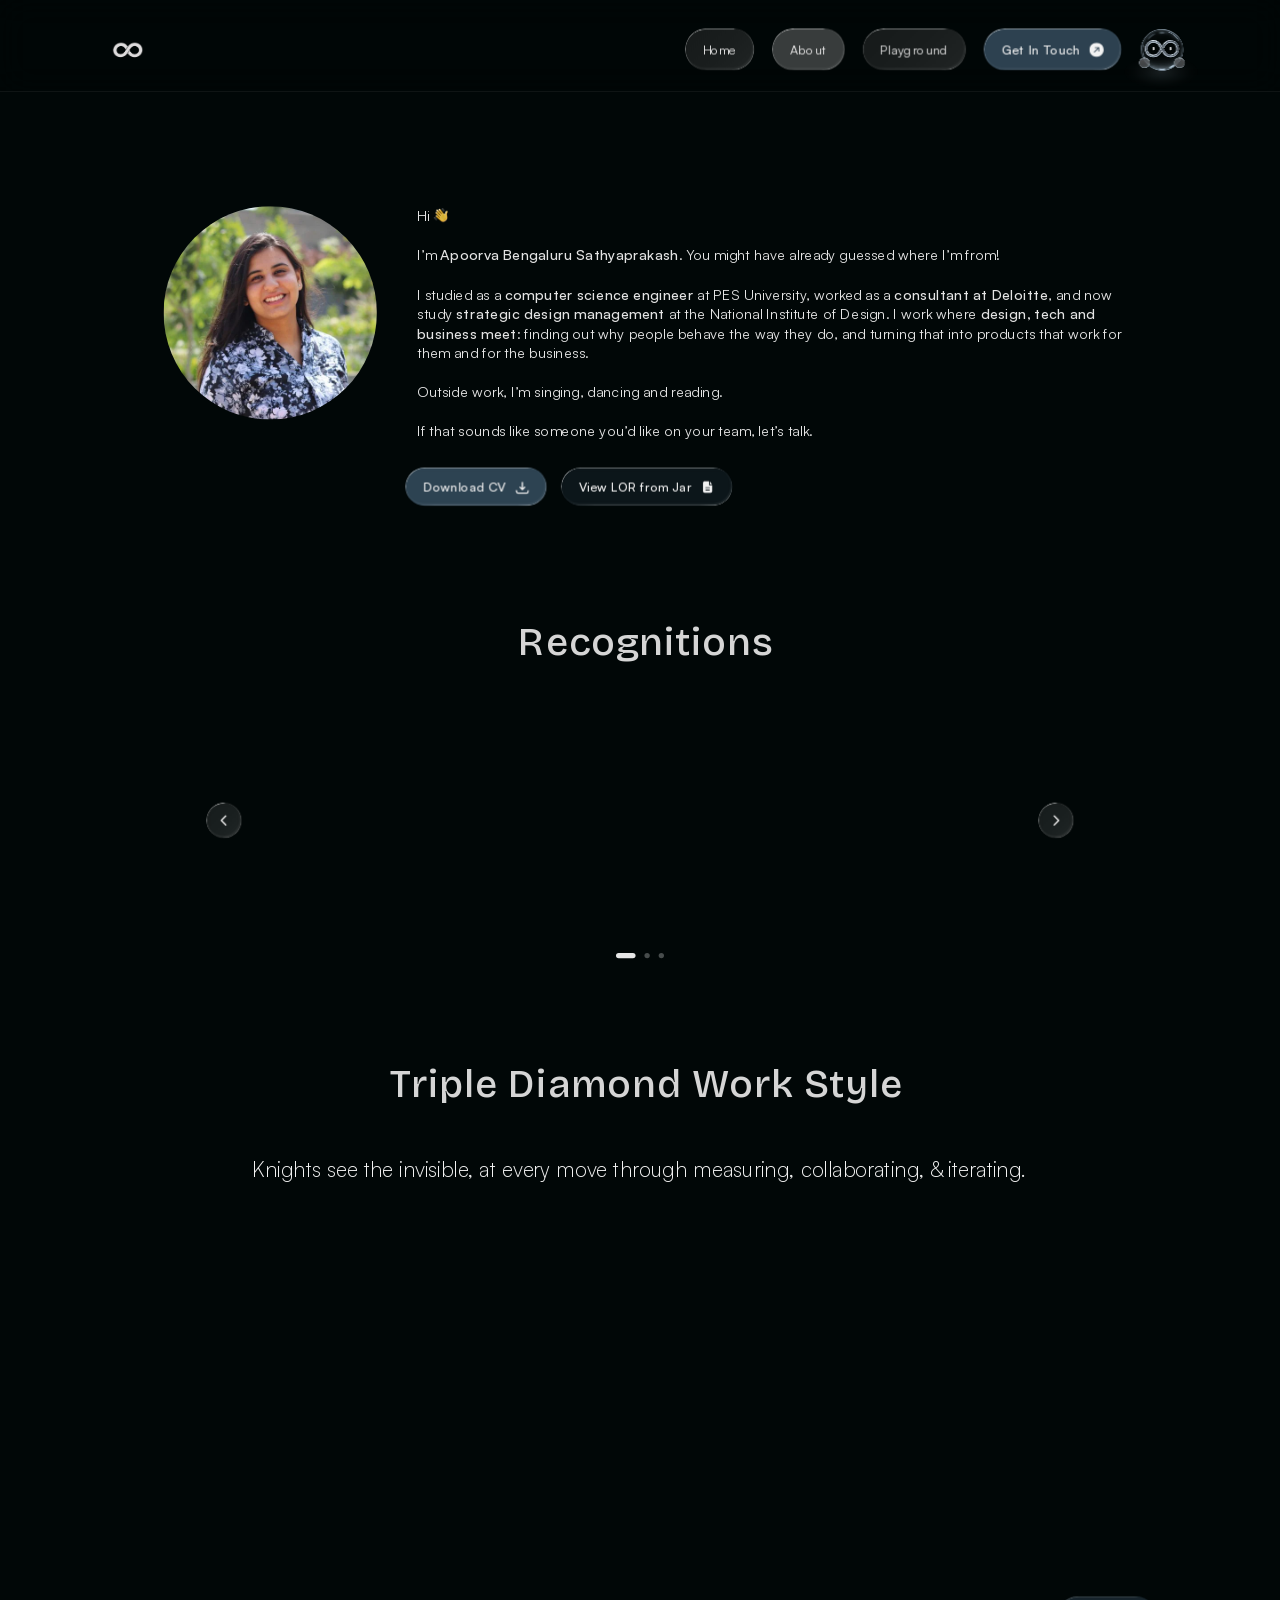
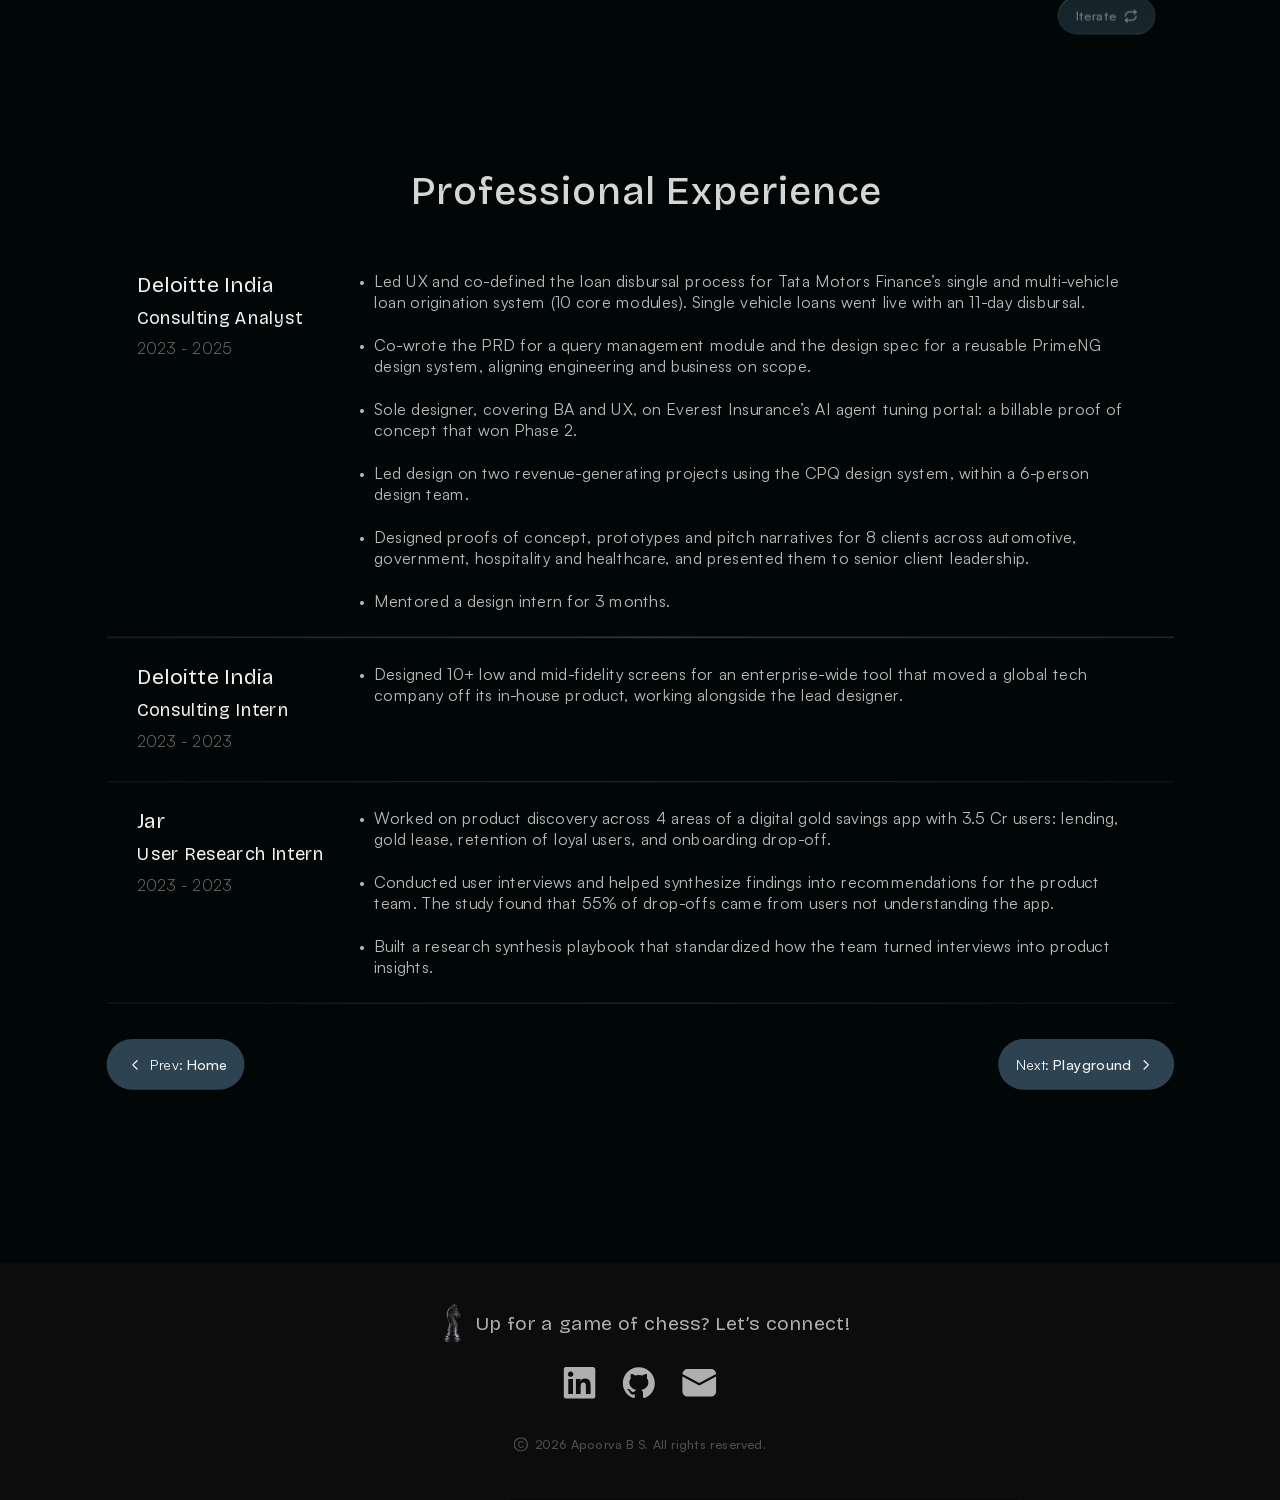
==== commit 3d1e285c: "Bring Loop live: chat helper on every page, connected to the Vercel backend Co-Authored-By: Claude O" ====
--- a/about.html
+++ b/about.html
@@ -261,7 +261,8 @@
   @media (prefers-reduced-motion: reduce) { .wave.waving img { animation: none; } }
   /* the theme switch is off (3 Nov): the site stays in the dark design */
   .themeBtn, .themeTip { display: none !important; }
-</style></head>
+</style><link rel="stylesheet" href="loop/loop.css?v=4">
+</head>
 <body>
 <svg width="0" height="0" style="position:absolute" aria-hidden="true"><filter id="knightLight" color-interpolation-filters="sRGB"><feComponentTransfer>
 <feFuncR type="table" tableValues="0.0000 0.0530 0.1060 0.1591 0.2121 0.2651 0.3181 0.3711 0.4247 0.4622 0.4780 0.5114 0.5443 0.5737 0.6027 0.6299 0.6540 0.6762 0.6973 0.7180 0.7368 0.7540 0.7705 0.7847 0.8000 0.8114 0.8225 0.8383 0.8462 0.8599 0.8660 0.8788 0.8827 0.8971 0.8987 0.9091 0.9192 0.9236 0.9329 0.9387 0.9465 0.9490 0.9569 0.9609 0.9661 0.9727 0.9767 0.9806 0.9843 0.9847 0.9885 0.9895 0.9926 0.9961 0.9964 1.0000 1.0000 1.0000 1.0000 1.0000 1.0000 1.0000 1.0000 1.0000 1.0000"/>
@@ -767,4 +768,5 @@
     for (let i = 0; i < 4; i++) next(); };
   const go = () => setTimeout(start, 400);
   if (document.readyState === 'complete') go(); else addEventListener('load', go, { once: true }); })();</script>
+<script src="loop/loop.js?v=13"></script>
 </body></html>
--- a/loop/loop.css
+++ b/loop/loop.css
@@ -0,0 +1,114 @@
+/* Loop, shared by every page. Home adds the pill and the first-scroll move; everywhere else he simply sits in the nav */
+  /* Loop, the chat helper (Figma 1046:16812): fixed to the bottom right of the screen, drawn at the stage's scale so the pill's right edge stays on "Get In Touch"'s */
+  .loopDock { position: fixed; left: 0; bottom: calc(68px * var(--s, 1)); z-index: 55; width: 1440px; height: 0; transform: scale(var(--s, 1)); transform-origin: 0 100%; pointer-events: none; }
+  /* each part fades on its own: fading the whole group would stop the pill's glass from seeing the glow behind it, and the glow would flash when the fade ended */
+  .loopDock:not(.in) > * { opacity: 0; pointer-events: none; }
+  .loopAsk { position: absolute; right: 120.8px; bottom: 0; width: 213px; height: 43px; border: 0; border-radius: 50px; padding: 0; cursor: pointer; pointer-events: auto;
+             transition: background .25s, opacity .45s ease, transform .6s cubic-bezier(.3,.7,.2,1);
+             font-family: 'Satoshi', sans-serif; font-weight: 400; font-size: 14px; line-height: 1.35; letter-spacing: .28px; color: #d8d8d8; white-space: nowrap;
+             background: rgba(255,255,255,0.08); }
+  .loopAsk:hover { background: rgba(255,255,255,0.12); }
+  /* a soft #D5ECFE glow under him, sitting behind the pill so it shows faintly through the glass; it travels with him */
+  .loopGlow { position: absolute; right: 112.8px; bottom: 22px; width: 88px; height: 40px; pointer-events: none; transition: transform 1.1s cubic-bezier(.45,0,.15,1), opacity .8s ease;
+              background: radial-gradient(closest-side, rgba(213,236,254,.16), rgba(213,236,254,.065) 45%, rgba(213,236,254,.02) 74%, rgba(213,236,254,0)); }
+  .loopDock.up .loopGlow { transform: translate(var(--nx, 0px), var(--ny, 0px)); opacity: .7; }
+  .loopName { font-family: 'Bricolage Grotesque', sans-serif; font-weight: 500; }
+  /* Figma Glass effect on this pill: fill changed to #ffffff at 8%, no stroke, frost 4, light 40%. The light shows as a fine brighter edge, strongest at the two round ends */
+  .loopAsk.glass { -webkit-backdrop-filter: blur(4px); backdrop-filter: blur(4px); background-image: none;
+                   box-shadow: inset 1px 0 1px rgba(242,242,242,.17), inset -1px 0 1px rgba(242,242,242,.17), inset 0 1px 1px rgba(242,242,242,.075), inset 0 -1px 1px rgba(242,242,242,.06); }
+  .loopAsk.glass::before, .loopAsk.glass::after { display: none; }
+  .loopAsk:focus-visible { outline: 2px solid var(--blue); outline-offset: 3px; }
+  /* the 48px ball sits on the pill, 12px in from its right end */
+  .loopMe { position: absolute; right: 132.8px; bottom: 43px; width: 48px; height: 48px; pointer-events: auto; cursor: pointer; transition: transform 1.1s cubic-bezier(.45,0,.15,1); }
+  .loopBob { position: absolute; inset: 0; animation: loopBob 4.6s ease-in-out infinite alternate; }
+  /* after the knight scene he leaves the pill for the nav beside Get In Touch, and stays there until the page is refreshed */
+  .snap, .snap * { transition: none !important; }
+  /* the pills sit 70.4px left of Home's first position, which leaves room for him: his width plus the nav's 20px gap. Home starts without the shift and slides over when he arrives */
+  .nav { transform: translateX(-70.4px); transition: transform 1.1s cubic-bezier(.45,0,.15,1); }
+  html.homePage .nav:not(.roomForLoop) { transform: none; }
+  .loopDock.up .loopBob { animation: none; }
+  /* he carries his knight on the pill and sets it down on the way up to the nav */
+  #loopCv, #loopCvN { transition: opacity .6s ease; }
+  #loopCvN { opacity: 0; } .loopDock.up #loopCvN { opacity: 1; } .loopDock.up #loopCv { opacity: 0; }
+  .loopDock.up .loopMe { transform: translate(var(--nx, 0px), var(--ny, 0px)); }
+  .loopDock.up .loopAsk { opacity: 0; transform: translateY(10px); pointer-events: none; }
+  @keyframes loopBob { from { transform: translateY(0); } to { transform: translateY(-3px); } }
+  .loopBob::before { content: ""; position: absolute; inset: 1px; border-radius: 50%; -webkit-backdrop-filter: blur(3px); backdrop-filter: blur(3px); }   /* frosts whatever passes behind him */
+  .loopMe canvas { position: absolute; left: -14.4px; top: -14.4px; width: 76.8px; height: 76.8px; display: block; pointer-events: none; }
+  .loopDots { position: absolute; left: 20px; top: -10px; display: flex; gap: 3px; opacity: 0; transition: opacity .25s; }
+  .loopDots i { width: 4px; height: 4px; border-radius: 50%; background: #f2f2f2; animation: loopDot 1.1s ease-in-out infinite; }
+  .loopDots i:nth-child(2) { animation-delay: .16s; } .loopDots i:nth-child(3) { animation-delay: .32s; }
+  .loopDock.thinking .loopDots { opacity: 1; }
+  @keyframes loopDot { 0%, 60%, 100% { transform: none; opacity: .55; } 30% { transform: translateY(-3px); opacity: 1; } }
+  @media (prefers-reduced-motion: reduce) { .loopBob, .loopDots i { animation: none; } .loopMe, .loopGlow, .nav, #loopCv, #loopCvN { transition: none; } }
+  /* Loop's chat window (Figma 1060:16836, 1061:21268, 1061:25685), 15% larger than Figma's 408 × 498 with the text sizes unchanged: 469 × 573, its right edge on Get In Touch's, its foot level with the pill's. Scales with the stage (--ps also keeps it inside short windows) */
+  .loopChat { position: fixed; left: calc(1319.2px * var(--s, 1)); bottom: calc(68px * var(--s, 1)); z-index: 60; width: 469px; height: 573px; border-radius: 20px; overflow: hidden;
+              transform-origin: 100% 100%; transform: translateX(-100%) translateY(12px) scale(calc(var(--ps, 1) * .985)); opacity: 0; visibility: hidden;
+              transition: opacity .35s ease, transform .45s cubic-bezier(.33,1,.68,1), visibility 0s .45s;
+              background: rgba(255,255,255,.04); -webkit-backdrop-filter: blur(24px); backdrop-filter: blur(24px);
+              box-shadow: inset 1px 1px 1px rgba(255,255,255,.2), inset -1px -1px 1px rgba(255,255,255,.1); font-family: 'Satoshi', sans-serif; }
+  /* 80% blackout over the whole page behind the open chat, top bar included. Clicks pass through, so a stray click can't erase a chat */
+  .loopShade { position: fixed; inset: 0; z-index: 58; background: #000; opacity: 0; pointer-events: none; transition: opacity .35s ease; }
+  .loopShade.on { opacity: .8; }
+  .loopChat.open { transform: translateX(-100%) scale(var(--ps, 1)); opacity: 1; visibility: visible; transition: opacity .35s ease, transform .45s cubic-bezier(.33,1,.68,1), visibility 0s; }
+  .loopDock.chatOpen:not(.up) .loopMe, .loopDock.chatOpen:not(.up) .loopAsk, .loopDock.chatOpen:not(.up) .loopGlow { opacity: 0; pointer-events: none; }
+  .loopDock.chatOpen .loopMe { transition: transform 1.1s cubic-bezier(.45,0,.15,1), opacity .3s ease; }
+  .lcX { position: absolute; left: 421px; top: 24px; width: 24px; height: 24px; padding: 0; border: 0; background: none; cursor: pointer; z-index: 3; transition: opacity .2s; }
+  .lcX img { display: block; width: 24px; height: 24px; }
+  .lcX:hover { opacity: .7; } .lcX:focus-visible { outline: 1px solid #6e6e6e; outline-offset: 2px; border-radius: 6px; }
+  /* the mascot: 94px ball on the first screen, gliding to 56px in the corner once a chat starts; the 150px canvas holds the ball at 62.5% */
+  .lcMe { position: absolute; left: 144.3px; top: 60.7px; width: 150.5px; height: 150.5px; transform-origin: 0 0; transition: transform .6s cubic-bezier(.33,1,.68,1); z-index: 2; pointer-events: none; }
+  .lcMe canvas { position: relative; display: block; width: 100%; height: 100%; }
+  /* the same soft #D5ECFE glow he has on the pill, at this size */
+  .lcMe::before { content: ""; position: absolute; left: -10.75px; top: 83.3px; width: 172px; height: 78px; pointer-events: none;
+                  background: radial-gradient(closest-side, rgba(213,236,254,.16), rgba(213,236,254,.065) 45%, rgba(213,236,254,.02) 74%, rgba(213,236,254,0)); }
+  .loopChat.talking .lcMe { transform: translate(-135.85px, -53.65px) scale(.6); }
+  /* he holds his knight on the chat's first screen, and sets it down once the conversation starts */
+  #lcCv, #lcCvK { position: absolute; left: 0; top: 0; transition: opacity .35s ease; }
+  #lcCv { opacity: 0; } .loopChat.talking #lcCv { opacity: 1; } .loopChat.talking #lcCvK { opacity: 0; }
+  .lcDots { position: absolute; left: 84px; top: 29.25px; display: flex; gap: 3px; opacity: 0; transition: opacity .25s; z-index: 2; }
+  .lcDots i { width: 4px; height: 4px; border-radius: 50%; background: #f2f2f2; animation: lcDotPulse 1.1s ease-in-out infinite; }   /* they pulse without bouncing, so their tops stay level with the top of the X */
+  @keyframes lcDotPulse { 0%, 60%, 100% { opacity: .5; } 30% { opacity: 1; } }
+  .lcDots i:nth-child(2) { animation-delay: .16s; } .lcDots i:nth-child(3) { animation-delay: .32s; }
+  .loopChat.waiting .lcDots { opacity: 1; }
+  .lcThink { position: absolute; left: 112px; top: 42.75px; margin: 0; font-weight: 300; font-style: italic; font-size: 14px; line-height: 1.35; letter-spacing: .28px; color: #696868; opacity: 0; transition: opacity .3s ease; z-index: 2; }
+  .loopChat.talking .lcThink { opacity: 1; }
+  .lcHello { position: absolute; inset: 0; transition: opacity .3s ease; }
+  .loopChat.talking .lcHello { opacity: 0; pointer-events: none; }
+  .lcHi { position: absolute; left: 70px; top: 203px; width: 329px; margin: 0; text-align: center; font-weight: 400; font-size: 20px; line-height: 1.6; letter-spacing: .4px; color: #dcdcdc; white-space: pre; }
+  .lcHi b { display: block; font-weight: 400; font-size: 24px; letter-spacing: .48px; color: #f2f2f2; }
+  .lcHi span { font-family: 'Bricolage Grotesque', sans-serif; color: #f2f2f2; }
+  .lcQ { position: absolute; left: 24px; top: 300px; width: 421px; margin: 0; text-align: center; font-weight: 300; font-size: 16px; line-height: 1.35; letter-spacing: .32px; color: #e4e4e4; }
+  .lcChips { position: absolute; left: 24px; top: 338px; width: 421px; display: flex; gap: 11px; }
+  .lcChips button { flex: 1 0 0; min-width: 0; height: 31.2px; display: flex; align-items: center; justify-content: center; gap: 6px; padding: 6px 10px; border-radius: 20px; border: 0; box-shadow: inset 0 0 0 1px rgba(107,107,107,.2); cursor: pointer;
+                    background: rgba(255,255,255,.04); font: 300 14px/1.35 'Satoshi', sans-serif; letter-spacing: .28px; color: #e4e4e4; white-space: nowrap; transition: background .2s; }
+  .lcChips button:hover { background: rgba(255,255,255,.09); }
+  .lcThread { position: absolute; left: 0; top: 104px; width: 469px; height: 382px; padding: 14px 24px 8px; overflow-y: auto; opacity: 0; pointer-events: none; display: flex; flex-direction: column; gap: 8px; scrollbar-width: none;
+              -webkit-mask: linear-gradient(to bottom, transparent, #000 14px); mask: linear-gradient(to bottom, transparent, #000 14px); transition: opacity .3s ease .15s; }
+  .lcThread::-webkit-scrollbar { display: none; }
+  .loopChat.talking .lcThread { opacity: 1; pointer-events: auto; }
+  .lcB { flex: none; margin: 0; font-weight: 300; font-size: 14px; line-height: 1.35; letter-spacing: .28px; color: #f2f2f2; padding: 8px 16px; border-radius: 20px; background: rgba(114,159,195,.2); width: 322px; overflow-wrap: anywhere; animation: lcIn .4s cubic-bezier(.33,1,.68,1) both; }
+  .lcB.first { border-top-left-radius: 0; margin-top: 16px; }
+  .lcB.me { align-self: flex-end; width: auto; max-width: 322px; background: rgba(255,255,255,.08); border-radius: 20px 0 20px 20px; }
+  .lcB.me:not(:first-child) { margin-top: 28px; }   /* 36px between one question-and-answer and the next, with the thread's 8px gap */
+  /* project buttons under an answer (Figma 1093:30114) */
+  .lcCard { flex: none; display: flex; align-items: center; gap: 10px; width: 322px; padding: 8px 16px; border-radius: 20px; background: rgba(114,159,195,.2); color: #f2f2f2; text-decoration: none;
+            font: 300 14px/1.35 'Satoshi', sans-serif; letter-spacing: .28px; transition: background .2s; animation: lcIn .4s cubic-bezier(.33,1,.68,1) both; }
+  .lcCard:hover { background: rgba(114,159,195,.3); } .lcCard:focus-visible { outline: 1px solid #6e6e6e; outline-offset: 2px; }
+  .lcCard svg { flex: none; width: 16px; height: 16px; display: block; }
+  .lcB a { color: inherit; text-decoration: underline; }
+  @keyframes lcIn { from { opacity: 0; transform: translateY(6px); } to { opacity: 1; transform: none; } }
+  .lcNote { flex: none; margin: 0 auto; font-weight: 300; font-size: 11px; line-height: 1.35; letter-spacing: .22px; color: #464646; text-align: center; }
+  .lcForm { position: absolute; left: 24px; top: 498px; width: 421px; height: 51px; margin: 0; }
+  .lcForm input { display: block; width: 100%; height: 100%; padding: 16px; transition: width .28s cubic-bezier(.33,1,.68,1), background .2s; border: 0; border-radius: 20px; outline: 0; background: rgba(255,255,255,.08); font: 300 14px/1.35 'Satoshi', sans-serif; letter-spacing: .28px; color: #ababab; }
+  .lcForm input::placeholder { color: #ababab; opacity: 1; }
+  .lcForm input:focus { background: rgba(255,255,255,.11); }
+  /* the send button (Figma 1072:30084) only appears once something is typed; the input makes room for it, 4px apart */
+  .lcForm.typing input { width: 366px; }
+  .lcSend { position: absolute; right: 0; top: 0; width: 51px; height: 51px; padding: 0; border: 0; border-radius: 50px; background: rgba(255,255,255,.08); cursor: pointer; display: grid; place-items: center;
+            opacity: 0; transform: scale(.82); pointer-events: none; transition: opacity .22s ease, transform .28s cubic-bezier(.33,1,.68,1), background .2s; }
+  .lcSend img { display: block; width: 24px; height: 24px; }
+  .lcForm.typing .lcSend { opacity: 1; transform: none; pointer-events: auto; }
+  .lcSend:hover { background: rgba(255,255,255,.14); } .lcSend:focus-visible { outline: 1px solid #6e6e6e; outline-offset: 2px; }
+  .loopChat.waiting .lcForm.typing .lcSend { opacity: .4; cursor: default; }
+  @media (prefers-reduced-motion: reduce) { .loopChat, .loopShade, .lcMe, .lcHello, .lcThread, .lcSend, .lcForm input { transition: none; } .lcB, .lcCard { animation: none; } .lcDots i { animation: none; } }
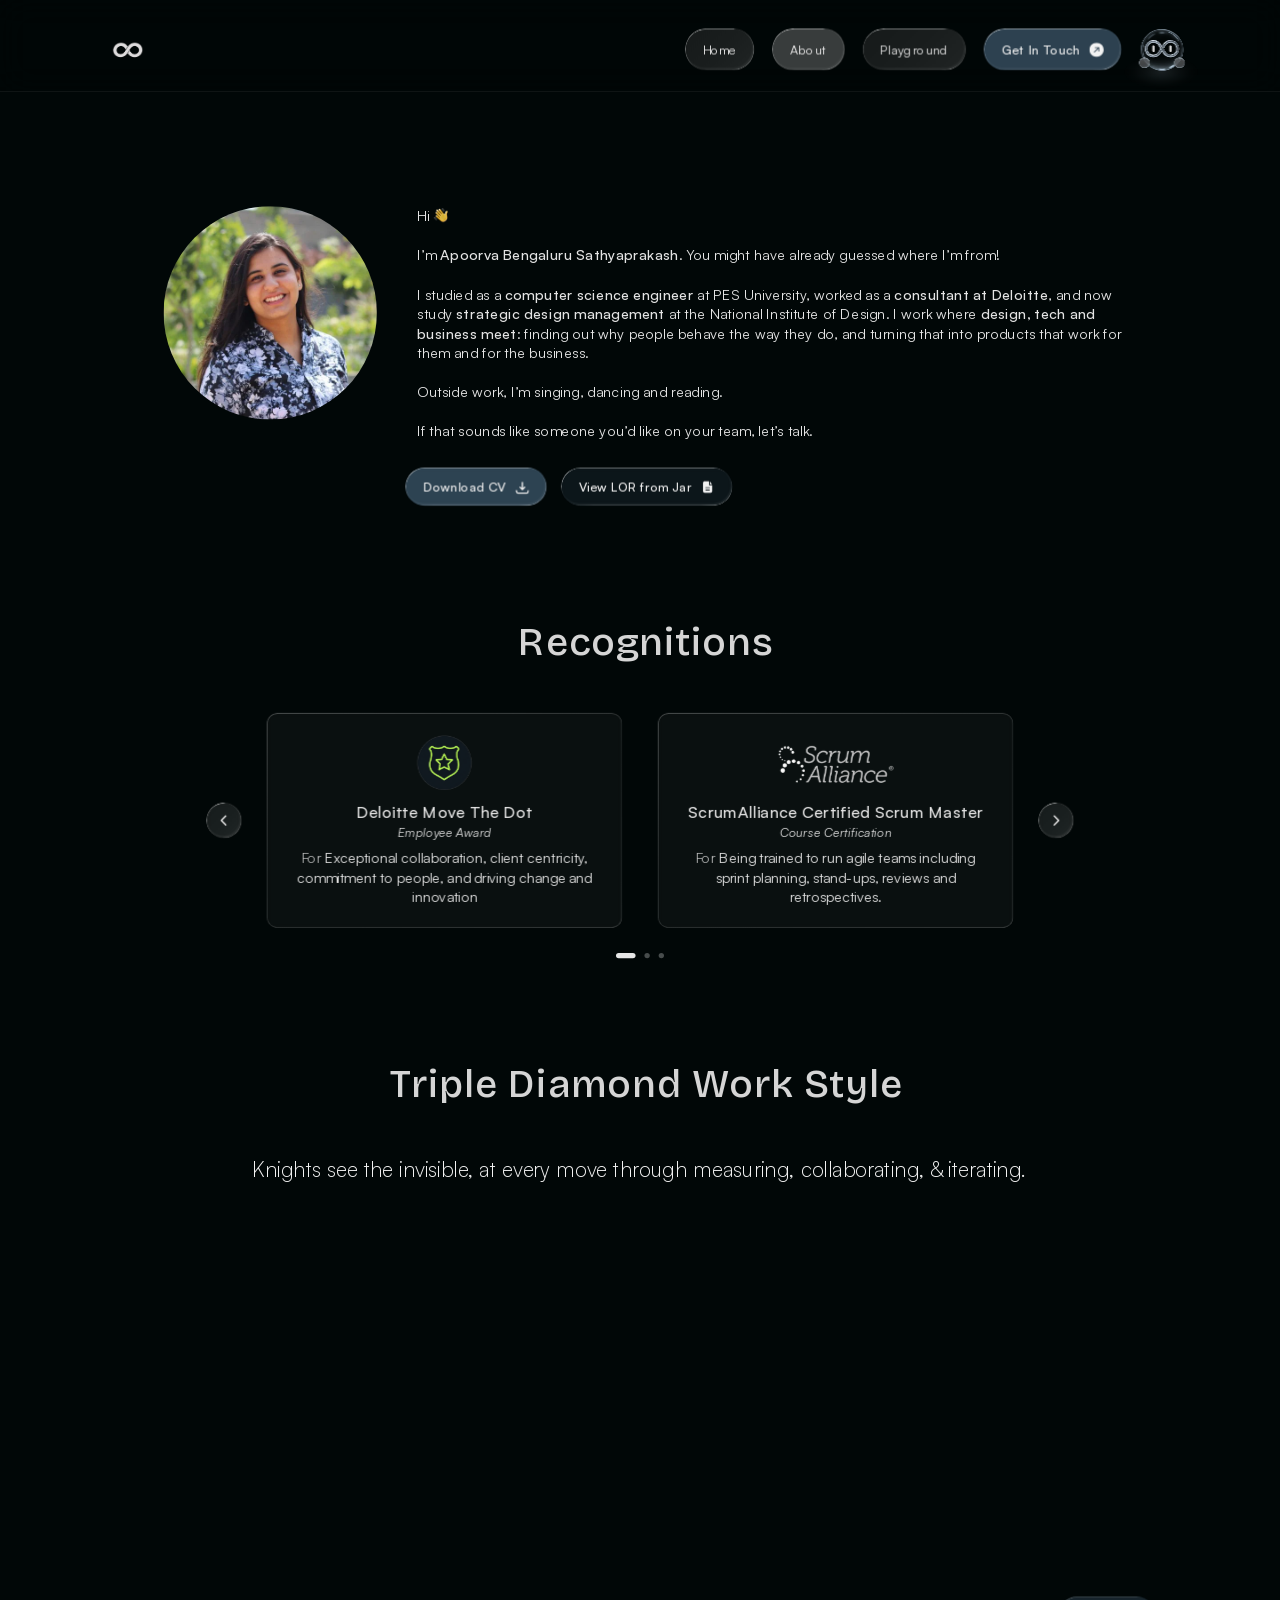
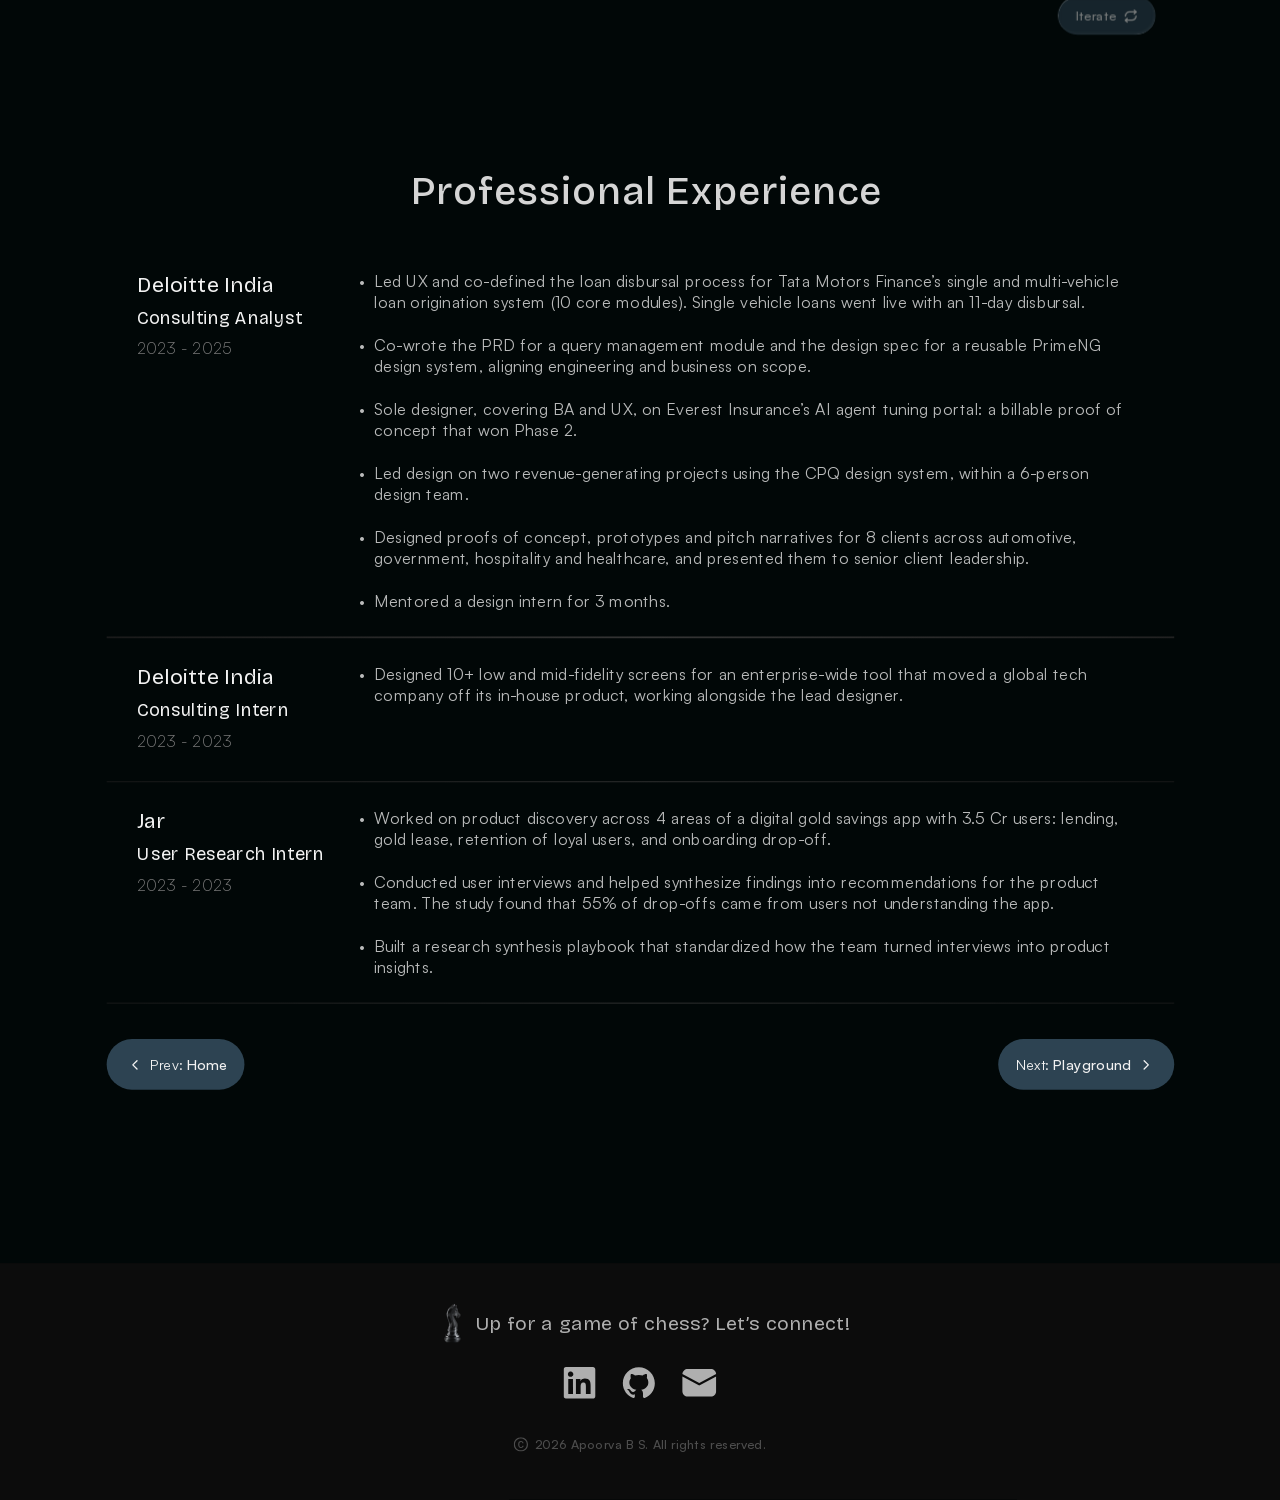
==== commit f21380ef: "Smooth loading and motion fixes: carousels, About, knight move, thumbnails, Jar process, Loop Co-Aut" ====
--- a/about.html
+++ b/about.html
@@ -12,6 +12,7 @@
 <link rel="apple-touch-icon" href="apple-touch-icon.png">
 <title>About | Apoorva B S</title>
 <link rel="preload" as="image" href="knight-fig-src.webp">
+<link rel="expect" href="#recs" blocking="render">
 <script>document.documentElement.dataset.theme = 'dark';</script>
 <style>
   /* same two themes as the home page */
@@ -21,7 +22,7 @@
           --hi: 1,7,7; --hiA: .38; --logoF: invert(1) hue-rotate(180deg); color-scheme: light; }
   @view-transition { navigation: auto; }
   .nav { view-transition-name: site-nav; } .logo { view-transition-name: site-logo; } .themeBtn { view-transition-name: site-theme; }
-  ::view-transition-group(site-nav), ::view-transition-group(site-logo), ::view-transition-group(site-theme) { animation: none; }
+  ::view-transition-group(site-logo), ::view-transition-group(site-theme) { animation: none; }
   ::view-transition-old(site-nav), ::view-transition-old(site-logo), ::view-transition-old(site-theme) { display: none; }
   ::view-transition-new(site-nav), ::view-transition-new(site-logo), ::view-transition-new(site-theme) { animation: none; }
   ::view-transition-old(root), ::view-transition-new(root) { animation-duration: .7s; animation-timing-function: cubic-bezier(.4,0,.2,1); }
@@ -261,7 +262,7 @@
   @media (prefers-reduced-motion: reduce) { .wave.waving img { animation: none; } }
   /* the theme switch is off (3 Nov): the site stays in the dark design */
   .themeBtn, .themeTip { display: none !important; }
-</style><link rel="stylesheet" href="loop/loop.css?v=4">
+</style><link rel="stylesheet" href="loop/loop.css?v=6">
 </head>
 <body>
 <svg width="0" height="0" style="position:absolute" aria-hidden="true"><filter id="knightLight" color-interpolation-filters="sRGB"><feComponentTransfer>
@@ -342,10 +343,8 @@
     </div>
 
     <div id="diaZone" class="abs" style="left:140px;top:1600px;width:1160px;height:420px;pointer-events:none"></div>
-    <div class="kWrap abs" id="kWrap"><div class="kScale"><div class="rig abs" id="rig"><div class="inner"><canvas id="turnCanvas" width="210" height="445"></canvas><canvas class="pan" id="panCanvas" width="210" height="528"></canvas><div class="still" id="still"><img class="forDark" src="knight-fig-src.webp" alt="Glass knight chess piece"><img class="forLight" src="knight-light-src.webp" alt="Glass knight chess piece"></div><img class="top" id="topStill" src="knight-top-v4.png" alt="Glass knight seen from above, facing right"></div></div></div></div>
+    <div class="kWrap abs" id="kWrap"><div class="kScale"><div class="rig abs" id="rig"><div class="inner"><canvas id="turnCanvas" width="210" height="445"></canvas><canvas class="pan" id="panCanvas" width="270" height="679"></canvas><div class="still" id="still"><img class="forDark" src="knight-fig-src.webp" alt="Glass knight chess piece"><img class="forLight" src="knight-light-src.webp" alt="Glass knight chess piece"></div><img class="top" id="topStill" loading="lazy" src="knight-top-v5.webp" alt="Glass knight seen from above, facing right"></div></div></div></div>
     <video id="turn" src="turn-about-v15.mp4" muted playsinline preload="none"></video>
-    <video id="clip-rise" src="rise-v5.mp4" muted playsinline preload="none"></video>
-    <video id="clip-lower" src="lower-v5.mp4" muted playsinline preload="none"></video>
 
     <button class="iterate glass abs" id="iterate" type="button" aria-disabled="true" aria-label="Iterate: replay the knight's walk a different way">Iterate<svg viewBox="0 0 16 16" fill="none" stroke="currentColor" stroke-width="1.5" stroke-linecap="round" stroke-linejoin="round"><path d="M12 1.33337L14 3.33337L12 5.33337M4 14.6667L2 12.6667L4 10.6667"/><path d="M14 3.33337H6.66667C5.42899 3.33337 4.242 3.82504 3.36683 4.70021C2.49167 5.57538 2 6.76236 2 8.00004M2 12.6667H9.33333C10.571 12.6667 11.758 12.175 12.6332 11.2999C13.5083 10.4247 14 9.23772 14 8.00004"/></svg></button>
     <h2 class="h2 abs" style="top:2242.71px">Professional Experience</h2>
@@ -378,19 +377,13 @@
 </div></div>
 
 <!-- only used when the page is opened straight from a folder: browsers block drawing a separate video file there -->
-<script>if (location.protocol === 'file:') document.write('<script src="turn-v12.js"><\/script><script src="clips-v5.js"><\/script>');</script>
+<script>if (location.protocol === 'file:') document.write('<script src="turn-v12.js"><\/script>');</script>
 <script>
 if (location.protocol === 'file:' && window.TURN_VIDEO) {
   const bin = atob(window.TURN_VIDEO), bytes = new Uint8Array(bin.length);
   for (let i = 0; i < bin.length; i++) bytes[i] = bin.charCodeAt(i);
   document.getElementById('turn').src = URL.createObjectURL(new Blob([bytes], { type: 'video/mp4' }));
   delete window.TURN_VIDEO;
-}
-if (location.protocol === 'file:' && window.CLIPS) {
-  for (const [k, b64] of Object.entries(window.CLIPS)) { const bin = atob(b64), bytes = new Uint8Array(bin.length);
-    for (let i = 0; i < bin.length; i++) bytes[i] = bin.charCodeAt(i);
-    document.getElementById('clip-' + k).src = URL.createObjectURL(new Blob([bytes], { type: 'video/mp4' })); }
-  delete window.CLIPS;
 }
 </script>
 <script>
@@ -443,24 +436,25 @@
   hidePair(pairNow, dir); pairNow = (p + pairs) % pairs; setDots(); showPair(pairNow, dir);
   scheduleRecs();                                     // a click restarts the wait, so the new pair gets its full time
 }
-let autoOn = false;
-function scheduleRecs() { clearTimeout(recTimer); if (autoOn && !recPaused && !document.hidden) recTimer = setTimeout(() => goTo(pairNow + 1, 1), 3700); }
+let autoOn = false, recSeen = false;
+function scheduleRecs() { clearTimeout(recTimer); if (autoOn && recSeen && !recPaused && !document.hidden) recTimer = setTimeout(() => goTo(pairNow + 1, 1), 3700); }
 const recWrap = $('recs');
 recWrap.querySelector('.prev').addEventListener('click', () => goTo(pairNow - 1, -1));
 recWrap.querySelector('.next').addEventListener('click', () => goTo(pairNow + 1, 1));
 dotBtns.forEach((d, i) => d.addEventListener('click', () => goTo(i, i > pairNow ? 1 : -1)));
 recWrap.addEventListener('keydown', e => { if (e.key === 'ArrowRight') goTo(pairNow + 1, 1); if (e.key === 'ArrowLeft') goTo(pairNow - 1, -1); });
-recWrap.addEventListener('mouseenter', () => { recPaused = true; clearTimeout(recTimer); });
-recWrap.addEventListener('mouseleave', () => { recPaused = false; scheduleRecs(); });
-recWrap.addEventListener('focusin', () => { recPaused = true; clearTimeout(recTimer); });
-recWrap.addEventListener('focusout', () => { recPaused = false; scheduleRecs(); });
+// only the arrows and dots hold it still: a pointer that happens to rest on the cards, or a button left focused by a click, must not freeze it
+const recHold = on => { recPaused = on; on ? clearTimeout(recTimer) : scheduleRecs(); };
+recWrap.querySelectorAll('.arrow, .dots').forEach(c => { c.addEventListener('pointerenter', e => { if (e.pointerType === 'mouse') recHold(true); }); c.addEventListener('pointerleave', e => { if (e.pointerType === 'mouse') recHold(false); }); });
+recWrap.addEventListener('focusin', e => { if (e.target.matches(':focus-visible')) recHold(true); });
+recWrap.addEventListener('focusout', () => recHold(false));
+new IntersectionObserver(([e]) => { recSeen = e.isIntersecting; recSeen ? scheduleRecs() : clearTimeout(recTimer); }, { threshold: .3 }).observe(cards[0]);
 document.addEventListener('visibilitychange', scheduleRecs);
 cards.forEach(c => c.setAttribute('aria-hidden', 'true'));
 
 // ---- 3. the knight: the same 3D turn as the home page, at this page's size, then its walk through the triple diamond
 const still = $('still'), rig = $('rig'), video = $('turn'), cv = $('turnCanvas'), kWrap = $('kWrap');
 const panCv = $('panCanvas'), topStill = $('topStill');
-const CLIP = Object.fromEntries(['rise', 'lower'].map(k => [k, $('clip-' + k)]));
 // a colour|alpha video drawn with real transparency onto a canvas
 function player(canvas, vid0) {
   // keep the last picture: a canvas drawn while invisible would otherwise be wiped before it fades in (a blank flash)
@@ -488,7 +482,7 @@
           else gl.texImage2D(gl.TEXTURE_2D, 0, gl.RGB, gl.RGB, gl.UNSIGNED_BYTE, vid);
           gl.viewport(0, 0, canvas.width, canvas.height); gl.clearColor(0,0,0,0); gl.clear(gl.COLOR_BUFFER_BIT); gl.drawArrays(gl.TRIANGLE_STRIP, 0, 4); return true; } catch (e) { return false; } } };
 }
-const turnPlayer = player(cv, video), clipPlayer = player(panCv, CLIP.rise);
+const turnPlayer = player(cv, video);
 const gl = turnPlayer.ok, draw = turnPlayer.draw;
 function curve(pts) {
   const n = pts.length, xs = pts.map(q => q[0]), ys = pts.map(q => q[1]), dd = [], m = new Array(n);
@@ -608,39 +602,35 @@
   }
   return here;
 }
-// play one of the rendered clips on the knight's canvas
-// always a real seek (even to where it already is): a clip loaded from memory may not have its picture decoded until asked
-function seek(v, t) { return new Promise(r => { v.addEventListener('seeked', r, { once: true }); v.currentTime = t; setTimeout(r, 400); }); }
-// onStart runs once, with the clip's first fresh frame on the canvas: after a replay, Safari can hand over the clip's last
-// picture (the other camera angle) until it has really started again, so the canvas is only shown from that frame on
-function play(v, onStart) { return new Promise(done => {
-  let over = false, started = false;
-  const start = () => { if (!started) { started = true; if (onStart) onStart(); } };
-  const end = () => { if (over) return; over = true; clipPlayer.draw(v); start(); done(); };
-  let lastVF = -1e9;   // as for the turn: a screen-refresh loop fills in if Safari stops sending frame calls
-  const fresh = () => v.currentTime > 0.03;
-  const onFrame = () => { lastVF = performance.now(); if (fresh()) { clipPlayer.draw(v); start(); } if (!v.ended && !over) v.requestVideoFrameCallback(onFrame); };
-  v.addEventListener('ended', end, { once: true });
-  if (v.requestVideoFrameCallback) v.requestVideoFrameCallback(onFrame);
-  (function tick() { if (performance.now() - lastVF > 40 && fresh()) { clipPlayer.draw(v); start(); } if (!v.ended && !over) requestAnimationFrame(tick); })();
-  v.playbackRate = (v.duration || 2.5) / KT.clip;
-  const pr = v.play(); if (pr) pr.catch(end);
-  setTimeout(end, KT.clip * 1000 + 300); }); }   // never let a stalled clip hold up the story
-const clipsOk = () => clipPlayer.ok && CLIP.rise.readyState >= 2 && CLIP.lower.readyState >= 2;
+// (the strip is re-timed from the render, whose camera slowed for one frame in every 13: that showed as a small stutter)
+// the camera move is a strip of ready-made pictures, not a video: Safari could hand a video's frames over late or in slightly different
+// colours, which showed as a jump in the knight. The whole strip is unpacked before the story starts; lowering is the same strip backwards.
+const PAN = { w: 270, h: 679, cols: 7, n: 52 }, panCtx = panCv.getContext('2d');
+let panSheet = null;
+// the strip is unpacked away from the page's main work (fetch → bitmap), so loading it never stutters scrolling
+function loadPan() { return fetch('knight-pan-v2.webp').then(r => r.ok ? r.blob() : Promise.reject()).then(b => createImageBitmap(b)).then(s => { panSheet = s; })
+  .catch(() => new Promise(ok => { const im = new Image(); im.onerror = ok; im.onload = () => { panSheet = im; (im.decode ? im.decode().catch(() => {}) : Promise.resolve()).then(ok); }; im.src = 'knight-pan-v2.webp'; })); }
+// the side view sits half a pixel lower than the strip's first picture, so the strip starts there and eases onto its own spot by the top view
+function panTo(i) { panCv.style.transform = `translateY(${(0.5 * (1 - i / (PAN.n - 1))).toFixed(3)}px)`; panCtx.clearRect(0, 0, PAN.w, PAN.h); panCtx.drawImage(panSheet, (i % PAN.cols) * PAN.w, Math.floor(i / PAN.cols) * PAN.h, PAN.w, PAN.h, 0, 0, PAN.w, PAN.h); }
+function play(backwards) { return new Promise(done => {
+  const at = i => backwards ? PAN.n - 1 - i : i;
+  panTo(at(0));
+  const t0 = performance.now(), ms = KT.clip * 1000;
+  (function tick(now) { const p = clamp((now - t0) / ms); panTo(at(Math.round(p * (PAN.n - 1)))); p < 1 ? requestAnimationFrame(tick) : done(); })(t0); }); }
+const clipsOk = () => !!panSheet;
 // the layers add up (see .rig), so these fades are true cross-fades between pictures of the same pose
 const fade = (out, inn, ms) => tween(ms, e => { out.style.opacity = 1 - e; inn.style.opacity = e; }, E.sine);
 async function toTop() {        // side view (your knight) → camera rises → top view picture
   if (!clipsOk()) { await fade(still, topStill, 600); view = 'top'; return; }
-  await seek(CLIP.rise, 0);
   // the clip's first frames are the same pose as your knight, so the switch from the still to the clip can't be seen
-  await play(CLIP.rise, () => { panCv.style.opacity = 1; still.style.opacity = 0; });
+  // the camera starts very slowly, so the still melts into the strip during those first moments: a straight swap showed as a small jump
+  await Promise.all([play(false), fade(still, panCv, 220)]);
   await fade(panCv, topStill, KT.fadeOut); view = 'top';
 }
 async function toSide() {       // top view → camera comes back down → your knight
   if (!clipsOk()) { await fade(topStill, still, 600); view = 'side'; return; }
-  await seek(CLIP.lower, 0);
   view = 'side';
-  await play(CLIP.lower, () => { panCv.style.opacity = 1; topStill.style.opacity = 0; });
+  await Promise.all([play(true), fade(topStill, panCv, 220)]);
   await fade(panCv, still, KT.fadeIn);
 }
 const diamonds = $('diamonds'), iterateBtn = $('iterate');
@@ -673,7 +663,7 @@
 function frameKnight() {
   const k = innerWidth / 1440, top = (1540 - 257.3) * k, bottom = (2100 - 257.3) * k;
   const target = Math.max(0, Math.min((top + bottom) / 2 - innerHeight / 2, top - 12));
-  if (Math.abs(target - scrollY) > 24) scrollTo({ top: target, behavior: 'smooth' });
+  if (Math.abs(target - scrollY) > 24 && !window.__toFooter) scrollTo({ top: target, behavior: 'smooth' });
 }
 let journeyStarted = false;
 async function journey() {
@@ -715,17 +705,19 @@
     .then(b => { v.src = URL.createObjectURL(b); }, () => { v.preload = 'auto'; })
     .then(() => { v.load(); return ready(); });
 }
+// the page never waits for the knight's files: they only start once everything on screen has arrived, and only his walk waits for them
+const pageIn = document.readyState === 'complete' ? Promise.resolve() : new Promise(r => addEventListener('load', r, { once: true }));
 const loaded = Promise.all([
   window.FONTS,
-  Promise.race([inMemory(video), wait(10000)]),
-  ...Object.values(CLIP).map(v => Promise.race([inMemory(v), wait(10000)])),
+  pageIn.then(() => Promise.race([inMemory(video), wait(10000)])),
+  pageIn.then(() => Promise.race([loadPan(), wait(10000)])),
   // only the pictures that load straight away (lazy ones, like the footer knight, load when scrolled to; Safari would wait for them)
   ...[...document.images].filter(i => i.loading !== 'lazy').map(i => Promise.race([i.decode().catch(() => {}), wait(4000)])),
 ]);
 const fontsIn = window.FONTS.then(() => { sizeCards(); });
 
 async function intro() {        // nothing fades in any more: the page is simply there, and the hand waves from the first paint
-  await loaded; await fontsIn;
+  await fontsIn;
 }
 
 function watch(el, fn, threshold = 0.3) {
@@ -745,9 +737,13 @@
   const introDone = intro();
   // sections fade up softly as they come into view
   document.querySelectorAll('.rv').forEach(el => watch(el, async () => { await introDone; reveal(el, 1800, 16, 8); }, 0.4));
-  // the first pair is there from the start (below the fold); the carousel begins turning 4 seconds after the page has loaded
-  loaded.then(() => fontsIn).then(() => { showPair(0, 1, 0); setTimeout(() => { autoOn = true; goTo(1, 1); }, 4000); });
-  watch($('diaZone'), async () => { await introDone; journey(); }, 0.35);
+  // the first pair is there as soon as the fonts are; the carousel turns while it is on screen, starting 3.7 seconds after it comes into view
+  fontsIn.then(() => { showPair(0, 1, 0); autoOn = true; scheduleRecs(); });
+  // gliding past on the way to the footer ("Get In Touch") must not stop the page here: the knight waits until the diamonds are really looked at
+  const walkWhenSeen = () => watch($('diaZone'), async () => { await introDone;
+    if (window.__toFooter) { window.__toFooter = false; await wait(1800); return walkWhenSeen(); }
+    journey(); }, 0.35);
+  walkWhenSeen();
 }
 window.__journey = journey;
 </script>
@@ -768,5 +764,7 @@
     for (let i = 0; i < 4; i++) next(); };
   const go = () => setTimeout(start, 400);
   if (document.readyState === 'complete') go(); else addEventListener('load', go, { once: true }); })();</script>
-<script src="loop/loop.js?v=13"></script>
+<script>// once this page is settled, quietly fetch the other two so the footer buttons move between them without a wait
+addEventListener('load', () => setTimeout(() => ['home.html', 'about.html', 'playground.html'].filter(u => !location.pathname.endsWith(u)).forEach(u => fetch(u, { priority: 'low' }).catch(() => {})), 2000));</script>
+<script src="loop/loop.js?v=15"></script>
 </body></html>
--- a/loop/loop.css
+++ b/loop/loop.css
@@ -1,6 +1,7 @@
 /* Loop, shared by every page. Home adds the pill and the first-scroll move; everywhere else he simply sits in the nav */
   /* Loop, the chat helper (Figma 1046:16812): fixed to the bottom right of the screen, drawn at the stage's scale so the pill's right edge stays on "Get In Touch"'s */
-  .loopDock { position: fixed; left: 0; bottom: calc(68px * var(--s, 1)); z-index: 55; width: 1440px; height: 0; transform: scale(var(--s, 1)); transform-origin: 0 100%; pointer-events: none; }
+  /* placed from the top: on a phone the address bar slides away as you scroll, and anything tied to the screen's bottom edge drifts with it */
+  .loopDock { position: fixed; left: 0; top: calc(var(--dockH, 100vh) - 68px * var(--s, 1)); z-index: 55; width: 1440px; height: 0; transform: scale(var(--s, 1)); transform-origin: 0 100%; pointer-events: none; }
   /* each part fades on its own: fading the whole group would stop the pill's glass from seeing the glow behind it, and the glow would flash when the fade ended */
   .loopDock:not(.in) > * { opacity: 0; pointer-events: none; }
   .loopAsk { position: absolute; right: 120.8px; bottom: 0; width: 213px; height: 43px; border: 0; border-radius: 50px; padding: 0; cursor: pointer; pointer-events: auto;
@@ -101,6 +102,7 @@
   .lcNote { flex: none; margin: 0 auto; font-weight: 300; font-size: 11px; line-height: 1.35; letter-spacing: .22px; color: #464646; text-align: center; }
   .lcForm { position: absolute; left: 24px; top: 498px; width: 421px; height: 51px; margin: 0; }
   .lcForm input { display: block; width: 100%; height: 100%; padding: 16px; transition: width .28s cubic-bezier(.33,1,.68,1), background .2s; border: 0; border-radius: 20px; outline: 0; background: rgba(255,255,255,.08); font: 300 14px/1.35 'Satoshi', sans-serif; letter-spacing: .28px; color: #ababab; }
+  .lcForm input { color: #f2f2f2; caret-color: #f2f2f2; }
   .lcForm input::placeholder { color: #ababab; opacity: 1; }
   .lcForm input:focus { background: rgba(255,255,255,.11); }
   /* the send button (Figma 1072:30084) only appears once something is typed; the input makes room for it, 4px apart */
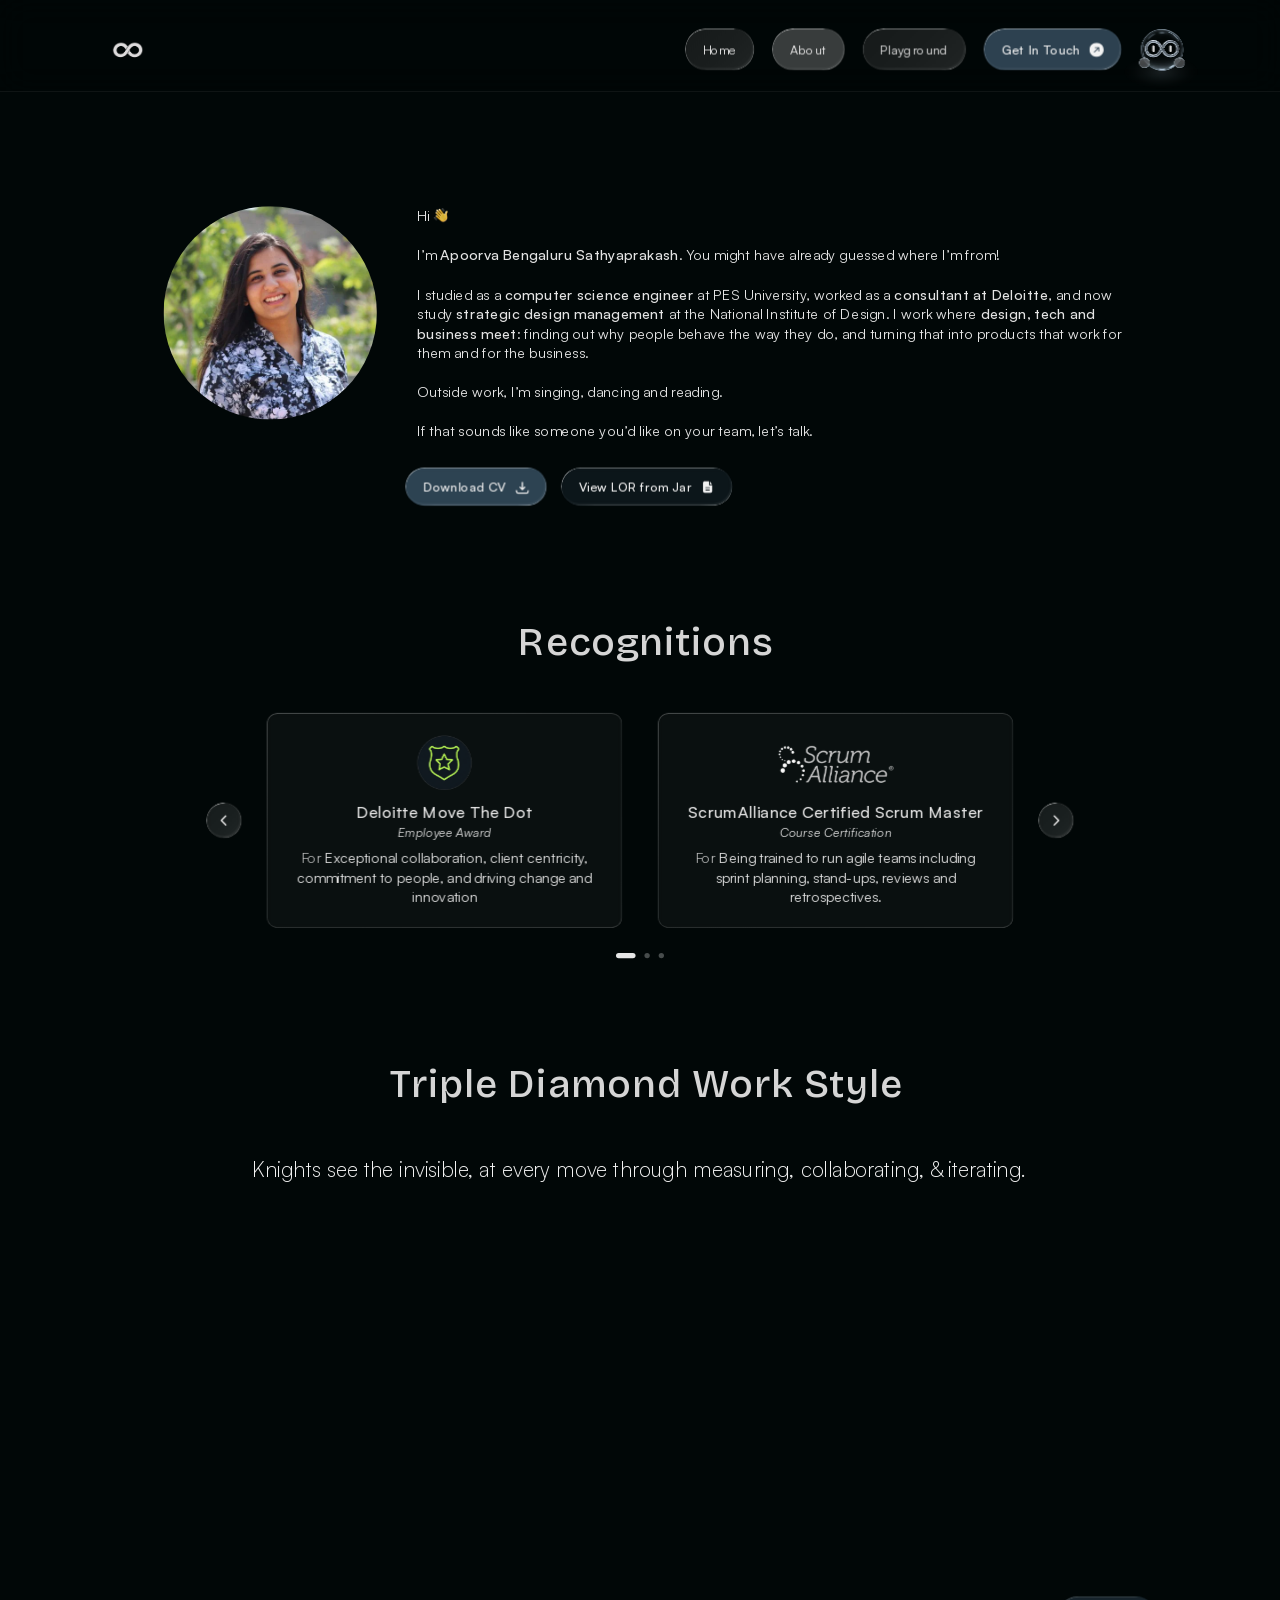
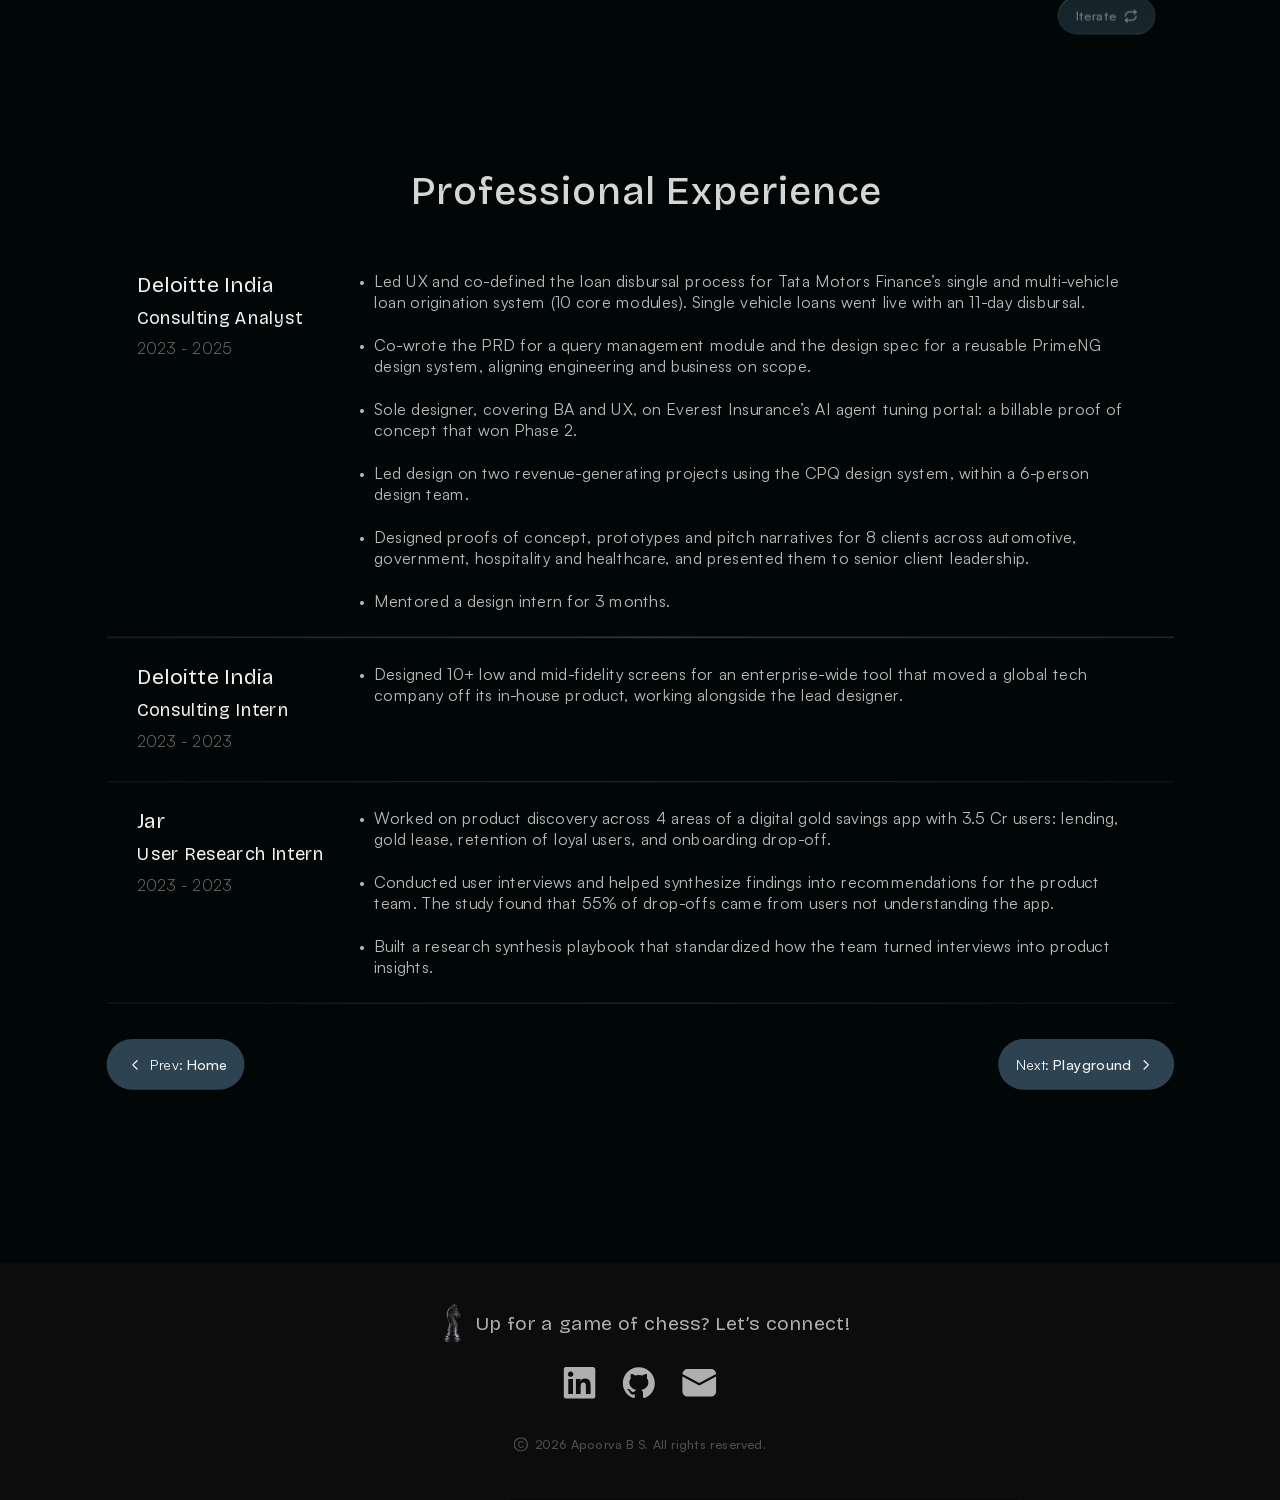
==== commit 14effc06: "Fix knight stutter: unpack Loop's pictures off the main thread, 60fps camera move on About Co-Author" ====
--- a/about.html
+++ b/about.html
@@ -204,11 +204,13 @@
   .rig .inner { position: absolute; left: 1.575px; top: 1.045px; width: 229.78px; height: 344.67px; transform: rotate(-0.525deg); isolation: isolate; }
   .rig canvas { position: absolute; left: 41.74px; top: 17.05px; width: 145.41px; height: 308.76px; display: block; }
   .rig .still { position: absolute; inset: 0; opacity: 0; }
+  .rig .still, .rig .pan, .rig .top { will-change: opacity; }
   /* the knight's layers add up instead of stacking: fading one out while the next fades in is a true cross-fade, never a double image */
   .rig canvas, .rig .still, .rig .top { mix-blend-mode: plus-lighter; }
   .rig .still img { position: absolute; inset: 0; width: 100%; height: 100%; object-fit: cover; display: block; }
   /* the camera rising to look straight down on the knight, and the top view it walks in (same box: base centre stays put) */
   .rig .pan, .rig .top { position: absolute; left: 41.74px; top: 17.05px; width: 145.41px; height: 365.76px; display: block; opacity: 0; }
+  .rig .hopShade { position: absolute; left: 41.74px; top: 17.05px; width: 145.41px; height: 365.76px; display: block; opacity: 0; filter: brightness(0) blur(9px); will-change: transform, opacity; }
   :root[data-theme="light"] .rig canvas, :root[data-theme="light"] .rig .top { filter: url(#knightLight); }
   #turn, [id^="clip-"] { position: absolute; width: 1px; height: 1px; opacity: 0; pointer-events: none; }
 
@@ -343,7 +345,7 @@
     </div>
 
     <div id="diaZone" class="abs" style="left:140px;top:1600px;width:1160px;height:420px;pointer-events:none"></div>
-    <div class="kWrap abs" id="kWrap"><div class="kScale"><div class="rig abs" id="rig"><div class="inner"><canvas id="turnCanvas" width="210" height="445"></canvas><canvas class="pan" id="panCanvas" width="270" height="679"></canvas><div class="still" id="still"><img class="forDark" src="knight-fig-src.webp" alt="Glass knight chess piece"><img class="forLight" src="knight-light-src.webp" alt="Glass knight chess piece"></div><img class="top" id="topStill" loading="lazy" src="knight-top-v5.webp" alt="Glass knight seen from above, facing right"></div></div></div></div>
+    <div class="kWrap abs" id="kWrap"><div class="kScale"><div class="rig abs" id="rig"><div class="inner"><img class="hopShade" id="hopShade" loading="lazy" src="knight-top-v5.webp" alt=""><canvas id="turnCanvas" width="210" height="445"></canvas><canvas class="pan" id="panCanvas" width="210" height="528"></canvas><div class="still" id="still"><img class="forDark" src="knight-fig-src.webp" alt="Glass knight chess piece"><img class="forLight" src="knight-light-src.webp" alt="Glass knight chess piece"></div><img class="top" id="topStill" loading="lazy" src="knight-top-v5.webp" alt="Glass knight seen from above, facing right"></div></div></div></div>
     <video id="turn" src="turn-about-v15.mp4" muted playsinline preload="none"></video>
 
     <button class="iterate glass abs" id="iterate" type="button" aria-disabled="true" aria-label="Iterate: replay the knight's walk a different way">Iterate<svg viewBox="0 0 16 16" fill="none" stroke="currentColor" stroke-width="1.5" stroke-linecap="round" stroke-linejoin="round"><path d="M12 1.33337L14 3.33337L12 5.33337M4 14.6667L2 12.6667L4 10.6667"/><path d="M14 3.33337H6.66667C5.42899 3.33337 4.242 3.82504 3.36683 4.70021C2.49167 5.57538 2 6.76236 2 8.00004M2 12.6667H9.33333C10.571 12.6667 11.758 12.175 12.6332 11.2999C13.5083 10.4247 14 9.23772 14 8.00004"/></svg></button>
@@ -454,7 +456,7 @@
 
 // ---- 3. the knight: the same 3D turn as the home page, at this page's size, then its walk through the triple diamond
 const still = $('still'), rig = $('rig'), video = $('turn'), cv = $('turnCanvas'), kWrap = $('kWrap');
-const panCv = $('panCanvas'), topStill = $('topStill');
+const panCv = $('panCanvas'), topStill = $('topStill'), hopShade = $('hopShade');
 // a colour|alpha video drawn with real transparency onto a canvas
 function player(canvas, vid0) {
   // keep the last picture: a canvas drawn while invisible would otherwise be wiped before it fades in (a blank flash)
@@ -569,7 +571,9 @@
   const h = clamp(lift * 0.6 + hop);
   const up = view === 'side' ? 9 * lift + 12 * hop : 0;
   kWrap.style.transform = `translate3d(${(pt.x - HOME.x).toFixed(2)}px, ${(pt.y - HOME.y - up).toFixed(2)}px, 0)`;
-  kWrap.style.filter = view === 'top' && h > 0.01 ? `drop-shadow(${(2 + 7 * h).toFixed(1)}px ${(3 + 9 * h).toFixed(1)}px ${(3 + 7 * h).toFixed(1)}px rgba(0,0,0,${(0.55 - 0.2 * h).toFixed(2)}))` : '';
+  const on = view === 'top' && h > 0.01;
+  hopShade.style.opacity = on ? ((0.55 - 0.2 * h) * Math.min(1, h * 6)).toFixed(3) : 0;
+  if (on) hopShade.style.transform = `translate3d(${((2 + 7 * h) / 0.576).toFixed(2)}px, ${((3 + 9 * h) / 0.576).toFixed(2)}px, 0)`;
 }
 const phases = Object.fromEntries([...document.querySelectorAll('.phase')].map(p => [p.dataset.phase, p]));
 function light(name) { Object.entries(phases).forEach(([k, el]) => el.classList.toggle('on', k === name)); }
@@ -605,33 +609,35 @@
 // (the strip is re-timed from the render, whose camera slowed for one frame in every 13: that showed as a small stutter)
 // the camera move is a strip of ready-made pictures, not a video: Safari could hand a video's frames over late or in slightly different
 // colours, which showed as a jump in the knight. The whole strip is unpacked before the story starts; lowering is the same strip backwards.
-const PAN = { w: 270, h: 679, cols: 7, n: 52 }, panCtx = panCv.getContext('2d');
+const PAN = { w: 210, h: 528, cols: 13, n: 78 }, panCtx = panCv.getContext('2d');
 let panSheet = null;
 // the strip is unpacked away from the page's main work (fetch → bitmap), so loading it never stutters scrolling
-function loadPan() { return fetch('knight-pan-v2.webp').then(r => r.ok ? r.blob() : Promise.reject()).then(b => createImageBitmap(b)).then(s => { panSheet = s; })
-  .catch(() => new Promise(ok => { const im = new Image(); im.onerror = ok; im.onload = () => { panSheet = im; (im.decode ? im.decode().catch(() => {}) : Promise.resolve()).then(ok); }; im.src = 'knight-pan-v2.webp'; })); }
-// the side view sits half a pixel lower than the strip's first picture, so the strip starts there and eases onto its own spot by the top view
-function panTo(i) { panCv.style.transform = `translateY(${(0.5 * (1 - i / (PAN.n - 1))).toFixed(3)}px)`; panCtx.clearRect(0, 0, PAN.w, PAN.h); panCtx.drawImage(panSheet, (i % PAN.cols) * PAN.w, Math.floor(i / PAN.cols) * PAN.h, PAN.w, PAN.h, 0, 0, PAN.w, PAN.h); }
-function play(backwards) { return new Promise(done => {
-  const at = i => backwards ? PAN.n - 1 - i : i;
-  panTo(at(0));
-  const t0 = performance.now(), ms = KT.clip * 1000;
-  (function tick(now) { const p = clamp((now - t0) / ms); panTo(at(Math.round(p * (PAN.n - 1)))); p < 1 ? requestAnimationFrame(tick) : done(); })(t0); }); }
+function loadPan() { return fetch('knight-pan-v4.webp').then(r => r.ok ? r.blob() : Promise.reject()).then(b => createImageBitmap(b)).then(s => { panSheet = s; panTo(0); })
+  .catch(() => new Promise(ok => { const im = new Image(); im.onerror = ok; im.onload = () => { panSheet = im; (im.decode ? im.decode().catch(() => {}) : Promise.resolve()).then(ok); }; im.src = 'knight-pan-v4.webp'; })); }
+// 60 pictures a second, the same as a video. The strip starts and ends on the exact still pictures, which is why the swaps in and out need no
+// fading: two half-faded layers looked darker for a moment in some browsers
+function panTo(pos) { const i = Math.round(pos); panCtx.clearRect(0, 0, PAN.w, PAN.h); panCtx.drawImage(panSheet, (i % PAN.cols) * PAN.w, Math.floor(i / PAN.cols) * PAN.h, PAN.w, PAN.h, 0, 0, PAN.w, PAN.h); }
+const nextPaint = () => new Promise(r => requestAnimationFrame(() => requestAnimationFrame(r)));
+function play(backwards) { return new Promise(done => { const last = PAN.n - 1, t0 = performance.now(), ms = KT.clip * 1000;
+  (function tick(now) { const p = clamp((now - t0) / ms); panTo(backwards ? last * (1 - p) : last * p); p < 1 ? requestAnimationFrame(tick) : done(); })(t0); }); }
 const clipsOk = () => !!panSheet;
 // the layers add up (see .rig), so these fades are true cross-fades between pictures of the same pose
 const fade = (out, inn, ms) => tween(ms, e => { out.style.opacity = 1 - e; inn.style.opacity = e; }, E.sine);
 async function toTop() {        // side view (your knight) → camera rises → top view picture
   if (!clipsOk()) { await fade(still, topStill, 600); view = 'top'; return; }
   // the clip's first frames are the same pose as your knight, so the switch from the still to the clip can't be seen
-  // the camera starts very slowly, so the still melts into the strip during those first moments: a straight swap showed as a small jump
-  await Promise.all([play(false), fade(still, panCv, 220)]);
-  await fade(panCv, topStill, KT.fadeOut); view = 'top';
+  panTo(0); await nextPaint();                  // the canvas holds the same picture as the still before they swap
+  panCv.style.opacity = 1; still.style.opacity = 0;
+  await play(false);
+  topStill.style.opacity = 1; panCv.style.opacity = 0; view = 'top';
 }
 async function toSide() {       // top view → camera comes back down → your knight
   if (!clipsOk()) { await fade(topStill, still, 600); view = 'side'; return; }
   view = 'side';
-  await Promise.all([play(true), fade(topStill, panCv, 220)]);
-  await fade(panCv, still, KT.fadeIn);
+  panTo(PAN.n - 1); await nextPaint();
+  panCv.style.opacity = 1; topStill.style.opacity = 0;
+  await play(true);
+  still.style.opacity = 1; panCv.style.opacity = 0;
 }
 const diamonds = $('diamonds'), iterateBtn = $('iterate');
 let knightBusy = true;
@@ -710,7 +716,7 @@
 const loaded = Promise.all([
   window.FONTS,
   pageIn.then(() => Promise.race([inMemory(video), wait(10000)])),
-  pageIn.then(() => Promise.race([loadPan(), wait(10000)])),
+  pageIn.then(() => { topStill.loading = 'eager'; return Promise.race([Promise.all([loadPan(), topStill.decode().catch(() => {}), still.querySelector('img').decode().catch(() => {})]), wait(10000)]); }),
   // only the pictures that load straight away (lazy ones, like the footer knight, load when scrolled to; Safari would wait for them)
   ...[...document.images].filter(i => i.loading !== 'lazy').map(i => Promise.race([i.decode().catch(() => {}), wait(4000)])),
 ]);
@@ -766,5 +772,5 @@
   if (document.readyState === 'complete') go(); else addEventListener('load', go, { once: true }); })();</script>
 <script>// once this page is settled, quietly fetch the other two so the footer buttons move between them without a wait
 addEventListener('load', () => setTimeout(() => ['home.html', 'about.html', 'playground.html'].filter(u => !location.pathname.endsWith(u)).forEach(u => fetch(u, { priority: 'low' }).catch(() => {})), 2000));</script>
-<script src="loop/loop.js?v=15"></script>
+<script src="loop/loop.js?v=17"></script>
 </body></html>
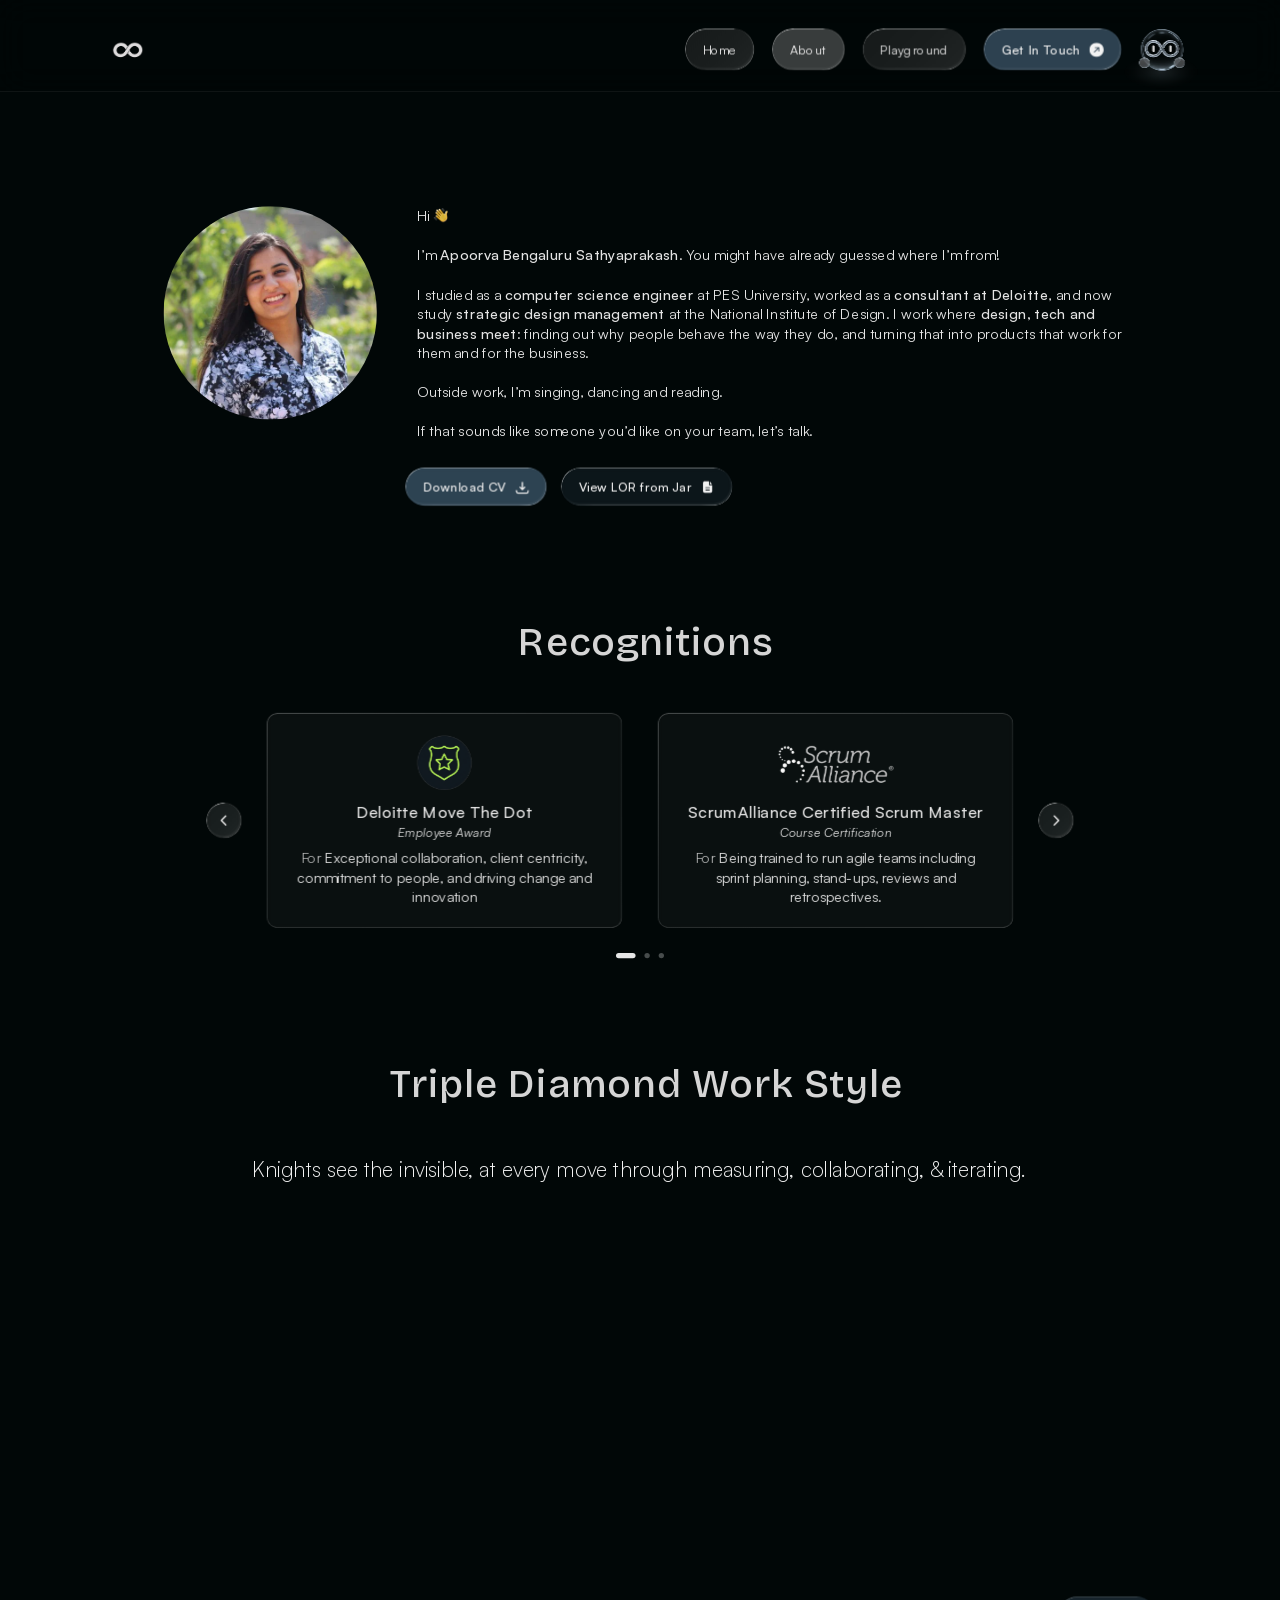
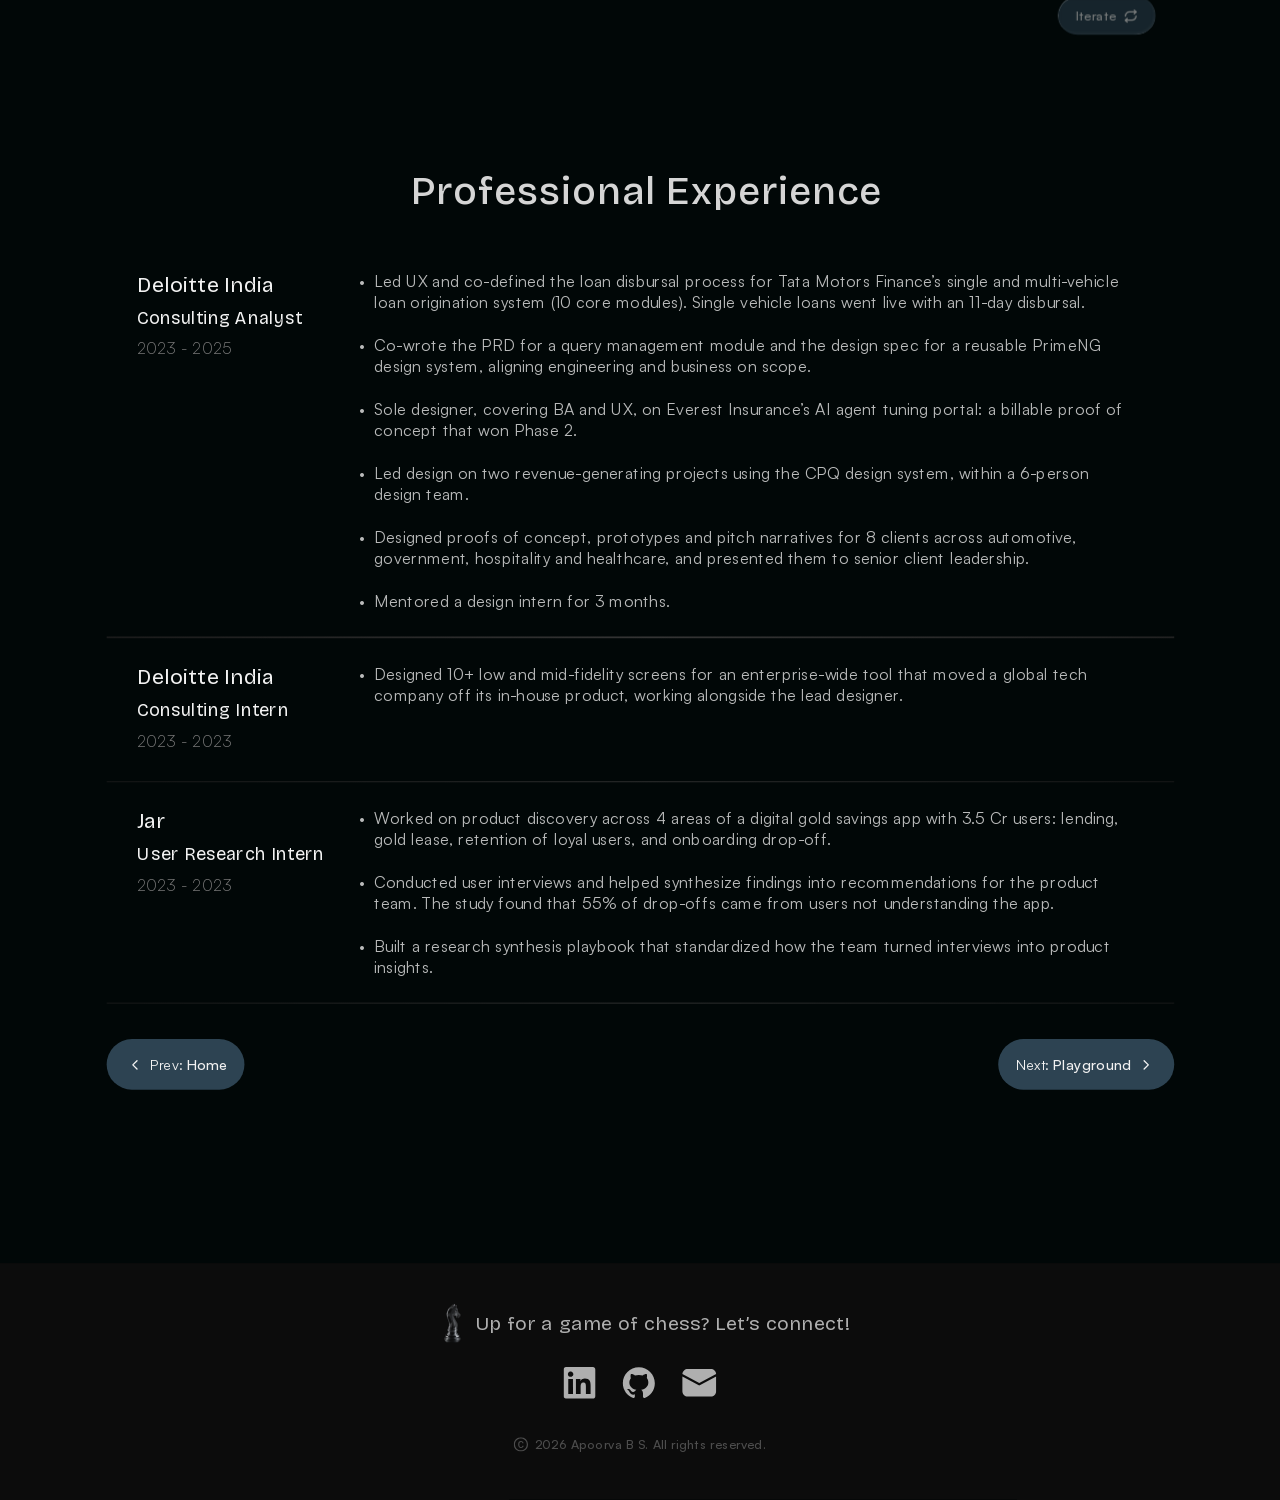
==== commit 2d86e7af: "Fix spellings across pages, CX images, video and CV; decode View Projects pictures ahead Co-Authored" ====
--- a/about.html
+++ b/about.html
@@ -303,7 +303,7 @@
 
 If that sounds like someone you’d like on your team, let’s talk.</p>
   <div class="btns abs" id="btns">
-    <a class="btn cv glass" href="cv/Apoorva-B-S-CV.pdf?v=5" target="_blank" rel="noopener">Download CV<svg viewBox="0 0 16 16" fill="none"><path transform="translate(1.25 2)" d="M7.41684 8.75V0.75M10.0835 6.08333L7.41684 8.75L4.75018 6.08333M0.750177 10.0833L1.16418 11.74C1.23628 12.0285 1.40273 12.2845 1.63706 12.4675C1.8714 12.6505 2.16018 12.75 2.45751 12.75H12.3755C12.6728 12.75 12.9616 12.6505 13.196 12.4675C13.4303 12.2845 13.5967 12.0285 13.6688 11.74L14.0835 10.0833" stroke="currentColor" stroke-width="1.5" stroke-linecap="round" stroke-linejoin="round"/></svg></a>
+    <a class="btn cv glass" href="cv/Apoorva-B-S-CV.pdf?v=6" target="_blank" rel="noopener">Download CV<svg viewBox="0 0 16 16" fill="none"><path transform="translate(1.25 2)" d="M7.41684 8.75V0.75M10.0835 6.08333L7.41684 8.75L4.75018 6.08333M0.750177 10.0833L1.16418 11.74C1.23628 12.0285 1.40273 12.2845 1.63706 12.4675C1.8714 12.6505 2.16018 12.75 2.45751 12.75H12.3755C12.6728 12.75 12.9616 12.6505 13.196 12.4675C13.4303 12.2845 13.5967 12.0285 13.6688 11.74L14.0835 10.0833" stroke="currentColor" stroke-width="1.5" stroke-linecap="round" stroke-linejoin="round"/></svg></a>
     <a class="btn lor glass" href="cv/LOR-Jar.pdf" target="_blank" rel="noopener">View LOR from Jar<svg viewBox="0 0 16 16"><path transform="translate(2.83 1.5)" fill-rule="evenodd" clip-rule="evenodd" d="M6.66667 0.166667C6.66667 0.122464 6.64911 0.0800716 6.61785 0.0488156C6.58659 0.0175595 6.5442 0 6.5 0H1.83333C1.3471 0 0.880787 0.193154 0.536971 0.536971C0.193154 0.880788 0 1.3471 0 1.83333V11.1667C0 11.6529 0.193154 12.1192 0.536971 12.463C0.880787 12.8068 1.3471 13 1.83333 13H8.5C8.98623 13 9.45255 12.8068 9.79636 12.463C10.1402 12.1192 10.3333 11.6529 10.3333 11.1667V4.598C10.3333 4.5538 10.3158 4.51141 10.2845 4.48015C10.2533 4.44889 10.2109 4.43133 10.1667 4.43133H7.16667C7.03406 4.43133 6.90688 4.37865 6.81311 4.28489C6.71934 4.19112 6.66667 4.06394 6.66667 3.93133V0.166667ZM7.16667 6.66667C7.29927 6.66667 7.42645 6.71935 7.52022 6.81311C7.61399 6.90688 7.66667 7.03406 7.66667 7.16667C7.66667 7.29928 7.61399 7.42645 7.52022 7.52022C7.42645 7.61399 7.29927 7.66667 7.16667 7.66667H3.16667C3.03406 7.66667 2.90688 7.61399 2.81311 7.52022C2.71935 7.42645 2.66667 7.29928 2.66667 7.16667C2.66667 7.03406 2.71935 6.90688 2.81311 6.81311C2.90688 6.71935 3.03406 6.66667 3.16667 6.66667H7.16667ZM7.16667 9.33333C7.29927 9.33333 7.42645 9.38601 7.52022 9.47978C7.61399 9.57355 7.66667 9.70073 7.66667 9.83333C7.66667 9.96594 7.61399 10.0931 7.52022 10.1869C7.42645 10.2807 7.29927 10.3333 7.16667 10.3333H3.16667C3.03406 10.3333 2.90688 10.2807 2.81311 10.1869C2.71935 10.0931 2.66667 9.96594 2.66667 9.83333C2.66667 9.70073 2.71935 9.57355 2.81311 9.47978C2.90688 9.38601 3.03406 9.33333 3.16667 9.33333H7.16667Z" fill="currentColor"/><path transform="translate(10.5 1.7)" d="M0 0.154448C0 0.031781 0.128667 -0.046219 0.224 0.0304477C0.304889 0.095781 0.376667 0.171781 0.439334 0.258448L2.448 3.05645C2.49333 3.12045 2.444 3.20311 2.36533 3.20311H0.166667C0.122464 3.20311 0.0800715 3.18555 0.0488154 3.1543C0.0175593 3.12304 0 3.08065 0 3.03645V0.154448Z" fill="currentColor"/></svg></a>
   </div>
 
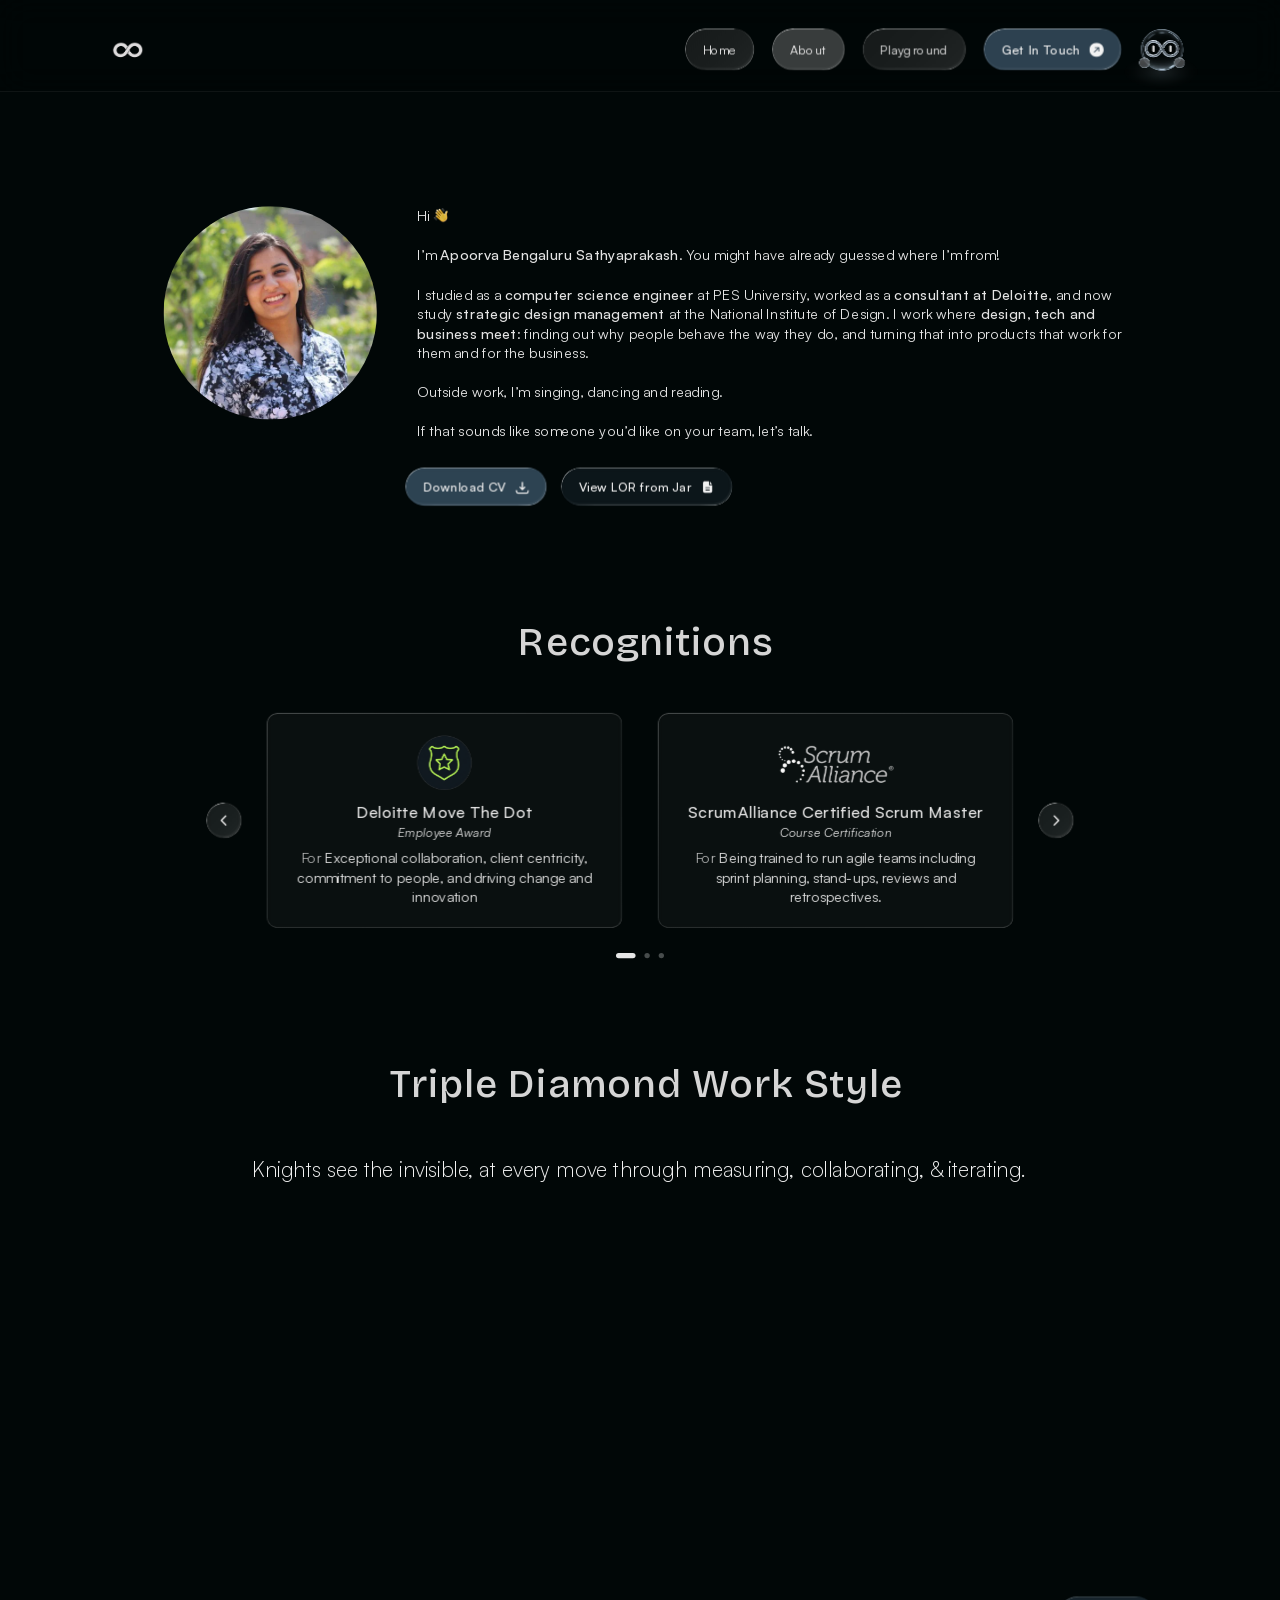
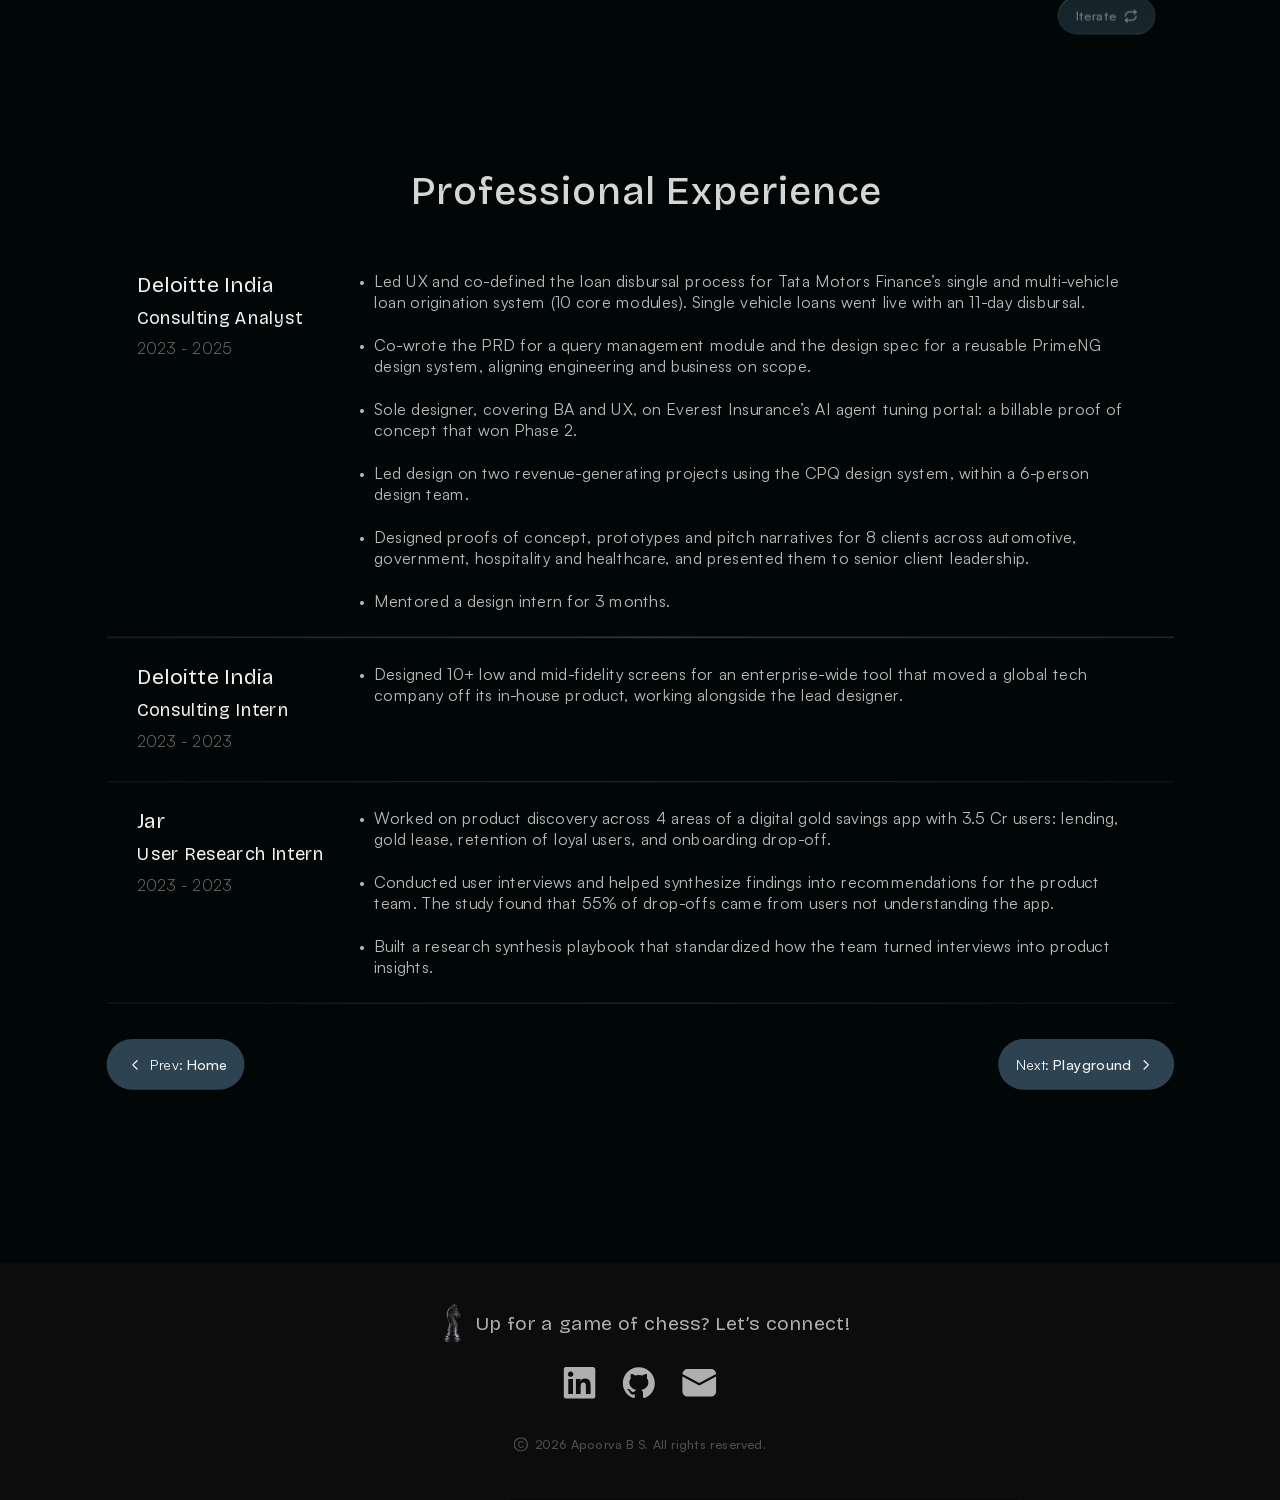
==== commit eb93a1a6: "Load logos and visuals sooner: head preloads, earlier picture loading, background warm-up of linked " ====
--- a/about.html
+++ b/about.html
@@ -770,7 +770,6 @@
     for (let i = 0; i < 4; i++) next(); };
   const go = () => setTimeout(start, 400);
   if (document.readyState === 'complete') go(); else addEventListener('load', go, { once: true }); })();</script>
-<script>// once this page is settled, quietly fetch the other two so the footer buttons move between them without a wait
-addEventListener('load', () => setTimeout(() => ['home.html', 'about.html', 'playground.html'].filter(u => !location.pathname.endsWith(u)).forEach(u => fetch(u, { priority: 'low' }).catch(() => {})), 2000));</script>
+<script src="warm.js"></script>
 <script src="loop/loop.js?v=17"></script>
 </body></html>
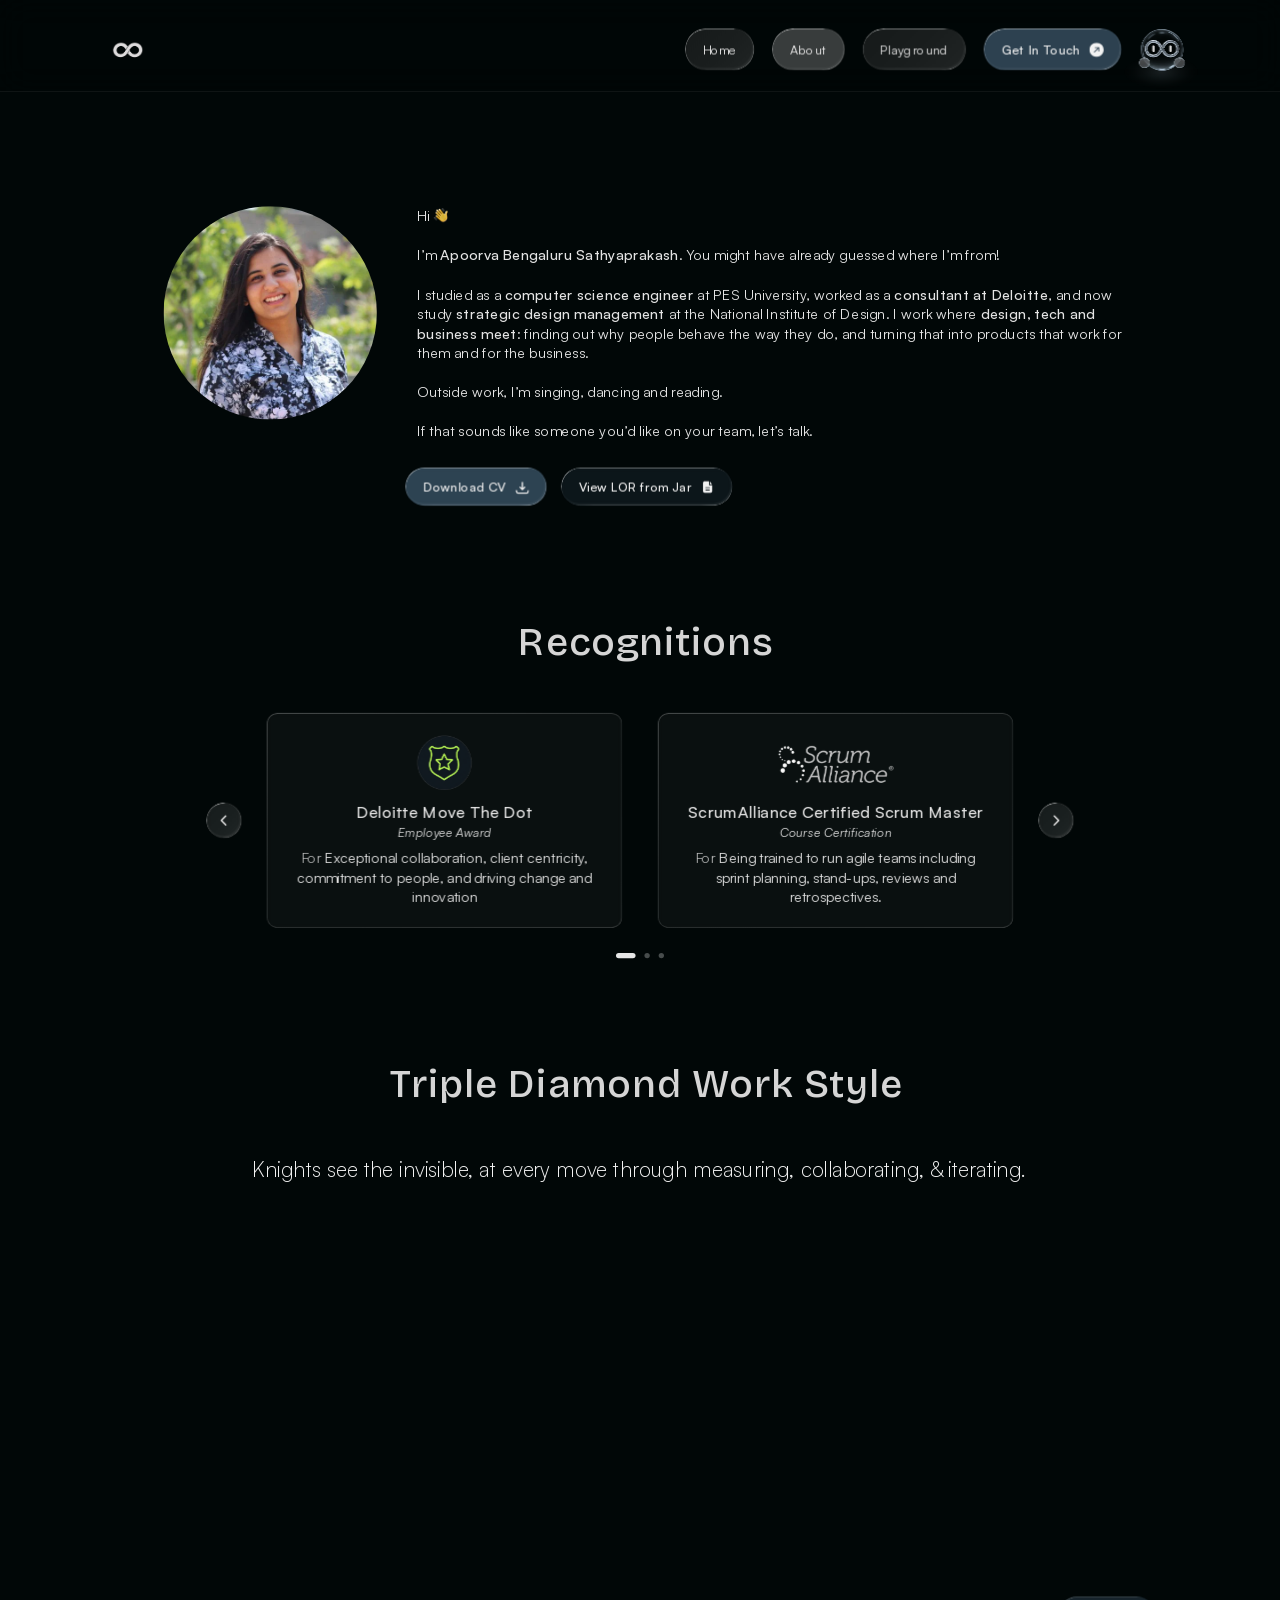
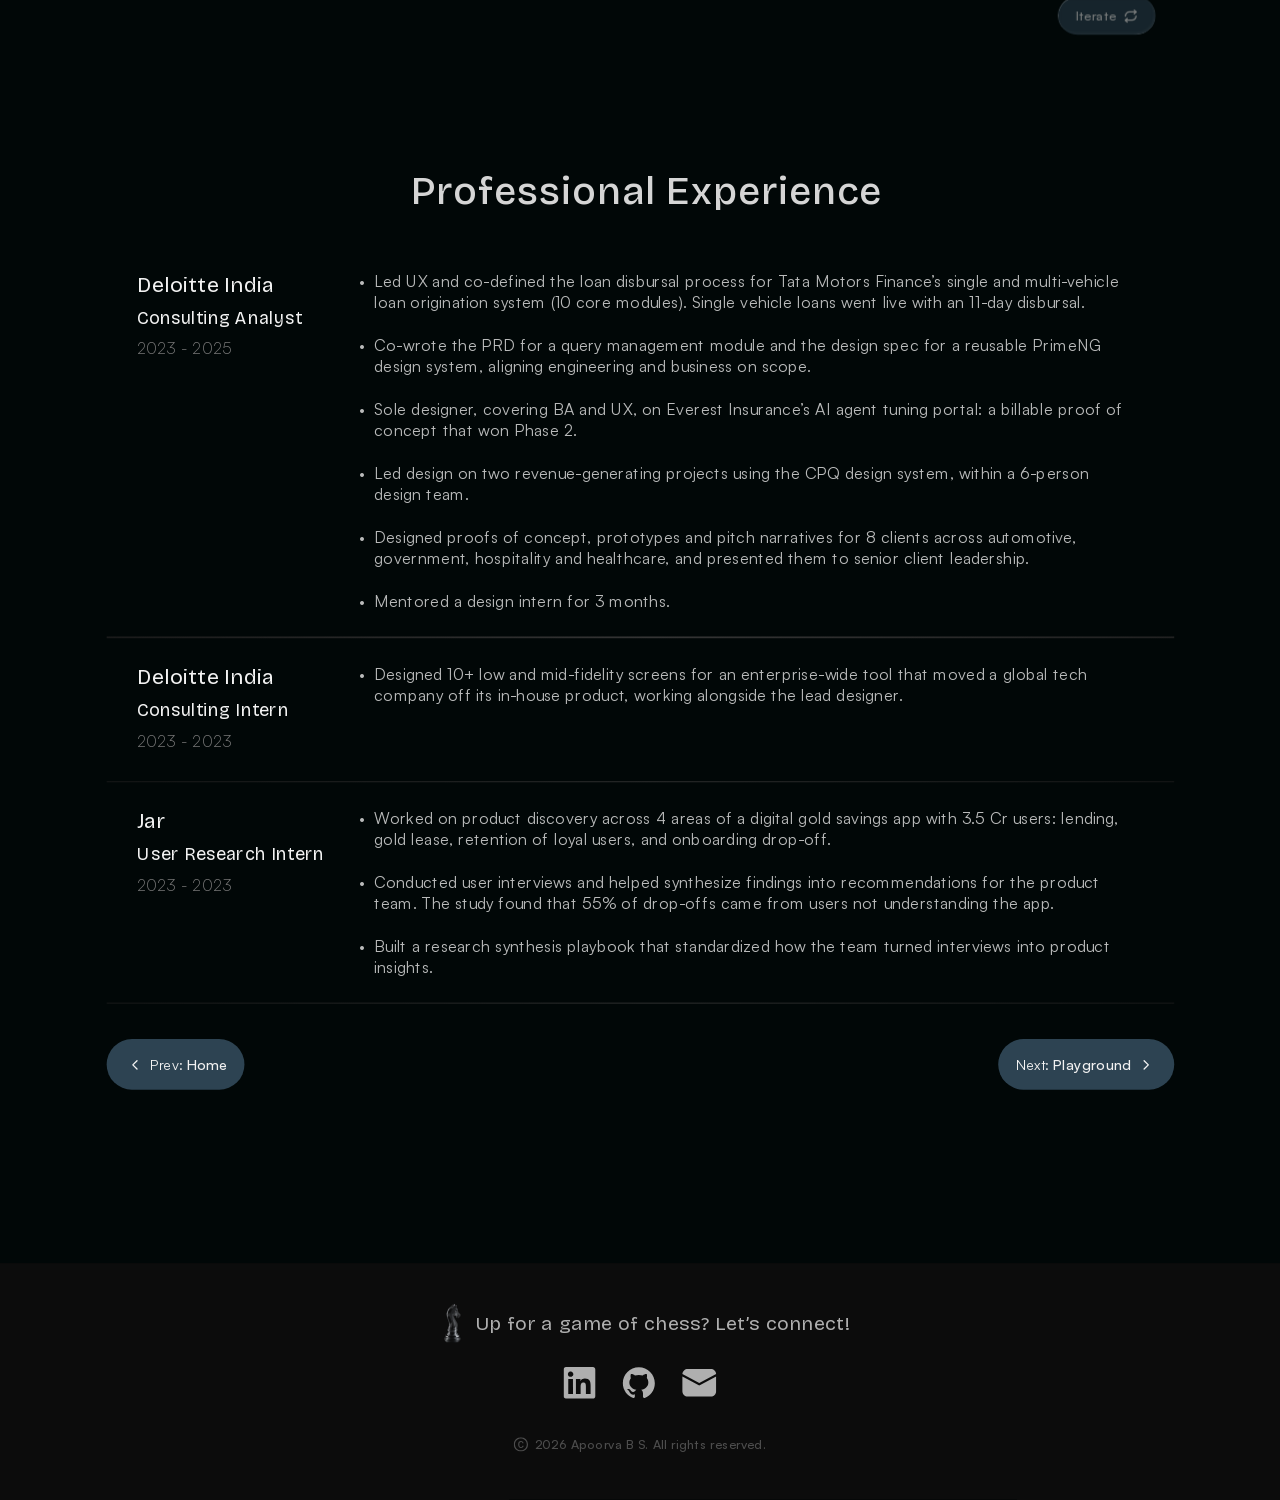
==== commit f0508b4f: "Update the CV Co-Authored-By: Claude Opus 5.5 <noreply@anthropic.com>" ====
--- a/about.html
+++ b/about.html
@@ -12,7 +12,6 @@
 <link rel="apple-touch-icon" href="apple-touch-icon.png">
 <title>About | Apoorva B S</title>
 <link rel="preload" as="image" href="knight-fig-src.webp">
-<link rel="expect" href="#recs" blocking="render">
 <script>document.documentElement.dataset.theme = 'dark';</script>
 <style>
   /* same two themes as the home page */
@@ -22,7 +21,7 @@
           --hi: 1,7,7; --hiA: .38; --logoF: invert(1) hue-rotate(180deg); color-scheme: light; }
   @view-transition { navigation: auto; }
   .nav { view-transition-name: site-nav; } .logo { view-transition-name: site-logo; } .themeBtn { view-transition-name: site-theme; }
-  ::view-transition-group(site-logo), ::view-transition-group(site-theme) { animation: none; }
+  ::view-transition-group(site-nav), ::view-transition-group(site-logo), ::view-transition-group(site-theme) { animation: none; }
   ::view-transition-old(site-nav), ::view-transition-old(site-logo), ::view-transition-old(site-theme) { display: none; }
   ::view-transition-new(site-nav), ::view-transition-new(site-logo), ::view-transition-new(site-theme) { animation: none; }
   ::view-transition-old(root), ::view-transition-new(root) { animation-duration: .7s; animation-timing-function: cubic-bezier(.4,0,.2,1); }
@@ -264,7 +263,7 @@
   @media (prefers-reduced-motion: reduce) { .wave.waving img { animation: none; } }
   /* the theme switch is off (3 Nov): the site stays in the dark design */
   .themeBtn, .themeTip { display: none !important; }
-</style><link rel="stylesheet" href="loop/loop.css?v=6">
+</style><link rel="stylesheet" href="loop/loop.css?v=7">
 </head>
 <body>
 <svg width="0" height="0" style="position:absolute" aria-hidden="true"><filter id="knightLight" color-interpolation-filters="sRGB"><feComponentTransfer>
@@ -303,7 +302,7 @@
 
 If that sounds like someone you’d like on your team, let’s talk.</p>
   <div class="btns abs" id="btns">
-    <a class="btn cv glass" href="cv/Apoorva-B-S-CV.pdf?v=6" target="_blank" rel="noopener">Download CV<svg viewBox="0 0 16 16" fill="none"><path transform="translate(1.25 2)" d="M7.41684 8.75V0.75M10.0835 6.08333L7.41684 8.75L4.75018 6.08333M0.750177 10.0833L1.16418 11.74C1.23628 12.0285 1.40273 12.2845 1.63706 12.4675C1.8714 12.6505 2.16018 12.75 2.45751 12.75H12.3755C12.6728 12.75 12.9616 12.6505 13.196 12.4675C13.4303 12.2845 13.5967 12.0285 13.6688 11.74L14.0835 10.0833" stroke="currentColor" stroke-width="1.5" stroke-linecap="round" stroke-linejoin="round"/></svg></a>
+    <a class="btn cv glass" href="cv/Apoorva-B-S-CV.pdf?v=8" target="_blank" rel="noopener">Download CV<svg viewBox="0 0 16 16" fill="none"><path transform="translate(1.25 2)" d="M7.41684 8.75V0.75M10.0835 6.08333L7.41684 8.75L4.75018 6.08333M0.750177 10.0833L1.16418 11.74C1.23628 12.0285 1.40273 12.2845 1.63706 12.4675C1.8714 12.6505 2.16018 12.75 2.45751 12.75H12.3755C12.6728 12.75 12.9616 12.6505 13.196 12.4675C13.4303 12.2845 13.5967 12.0285 13.6688 11.74L14.0835 10.0833" stroke="currentColor" stroke-width="1.5" stroke-linecap="round" stroke-linejoin="round"/></svg></a>
     <a class="btn lor glass" href="cv/LOR-Jar.pdf" target="_blank" rel="noopener">View LOR from Jar<svg viewBox="0 0 16 16"><path transform="translate(2.83 1.5)" fill-rule="evenodd" clip-rule="evenodd" d="M6.66667 0.166667C6.66667 0.122464 6.64911 0.0800716 6.61785 0.0488156C6.58659 0.0175595 6.5442 0 6.5 0H1.83333C1.3471 0 0.880787 0.193154 0.536971 0.536971C0.193154 0.880788 0 1.3471 0 1.83333V11.1667C0 11.6529 0.193154 12.1192 0.536971 12.463C0.880787 12.8068 1.3471 13 1.83333 13H8.5C8.98623 13 9.45255 12.8068 9.79636 12.463C10.1402 12.1192 10.3333 11.6529 10.3333 11.1667V4.598C10.3333 4.5538 10.3158 4.51141 10.2845 4.48015C10.2533 4.44889 10.2109 4.43133 10.1667 4.43133H7.16667C7.03406 4.43133 6.90688 4.37865 6.81311 4.28489C6.71934 4.19112 6.66667 4.06394 6.66667 3.93133V0.166667ZM7.16667 6.66667C7.29927 6.66667 7.42645 6.71935 7.52022 6.81311C7.61399 6.90688 7.66667 7.03406 7.66667 7.16667C7.66667 7.29928 7.61399 7.42645 7.52022 7.52022C7.42645 7.61399 7.29927 7.66667 7.16667 7.66667H3.16667C3.03406 7.66667 2.90688 7.61399 2.81311 7.52022C2.71935 7.42645 2.66667 7.29928 2.66667 7.16667C2.66667 7.03406 2.71935 6.90688 2.81311 6.81311C2.90688 6.71935 3.03406 6.66667 3.16667 6.66667H7.16667ZM7.16667 9.33333C7.29927 9.33333 7.42645 9.38601 7.52022 9.47978C7.61399 9.57355 7.66667 9.70073 7.66667 9.83333C7.66667 9.96594 7.61399 10.0931 7.52022 10.1869C7.42645 10.2807 7.29927 10.3333 7.16667 10.3333H3.16667C3.03406 10.3333 2.90688 10.2807 2.81311 10.1869C2.71935 10.0931 2.66667 9.96594 2.66667 9.83333C2.66667 9.70073 2.71935 9.57355 2.81311 9.47978C2.90688 9.38601 3.03406 9.33333 3.16667 9.33333H7.16667Z" fill="currentColor"/><path transform="translate(10.5 1.7)" d="M0 0.154448C0 0.031781 0.128667 -0.046219 0.224 0.0304477C0.304889 0.095781 0.376667 0.171781 0.439334 0.258448L2.448 3.05645C2.49333 3.12045 2.444 3.20311 2.36533 3.20311H0.166667C0.122464 3.20311 0.0800715 3.18555 0.0488154 3.1543C0.0175593 3.12304 0 3.08065 0 3.03645V0.154448Z" fill="currentColor"/></svg></a>
   </div>
 
--- a/loop/loop.css
+++ b/loop/loop.css
@@ -26,7 +26,7 @@
   .snap, .snap * { transition: none !important; }
   /* the pills sit 70.4px left of Home's first position, which leaves room for him: his width plus the nav's 20px gap. Home starts without the shift and slides over when he arrives */
   .nav { transform: translateX(-70.4px); transition: transform 1.1s cubic-bezier(.45,0,.15,1); }
-  html.homePage .nav:not(.roomForLoop) { transform: none; }
+  html.homePage:not(.settled) .nav:not(.roomForLoop) { transform: none; }
   .loopDock.up .loopBob { animation: none; }
   /* he carries his knight on the pill and sets it down on the way up to the nav */
   #loopCv, #loopCvN { transition: opacity .6s ease; }
